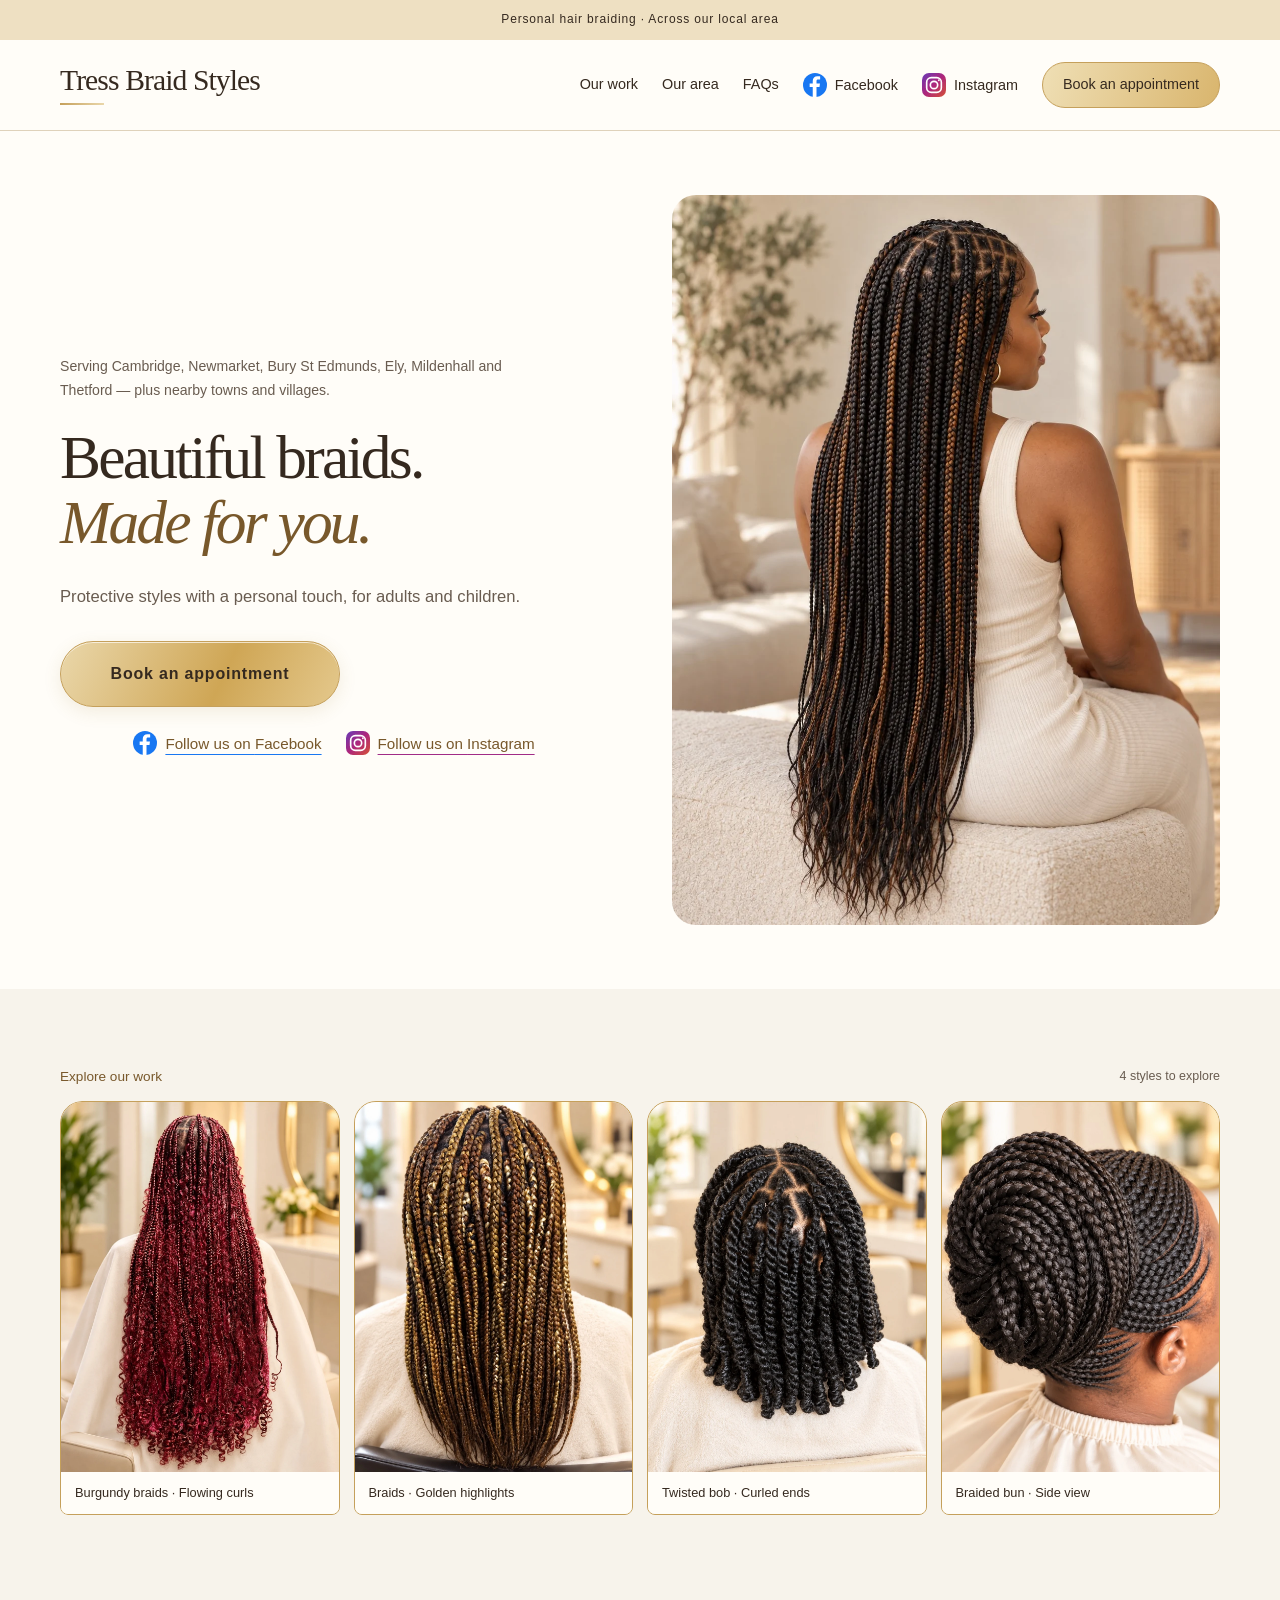
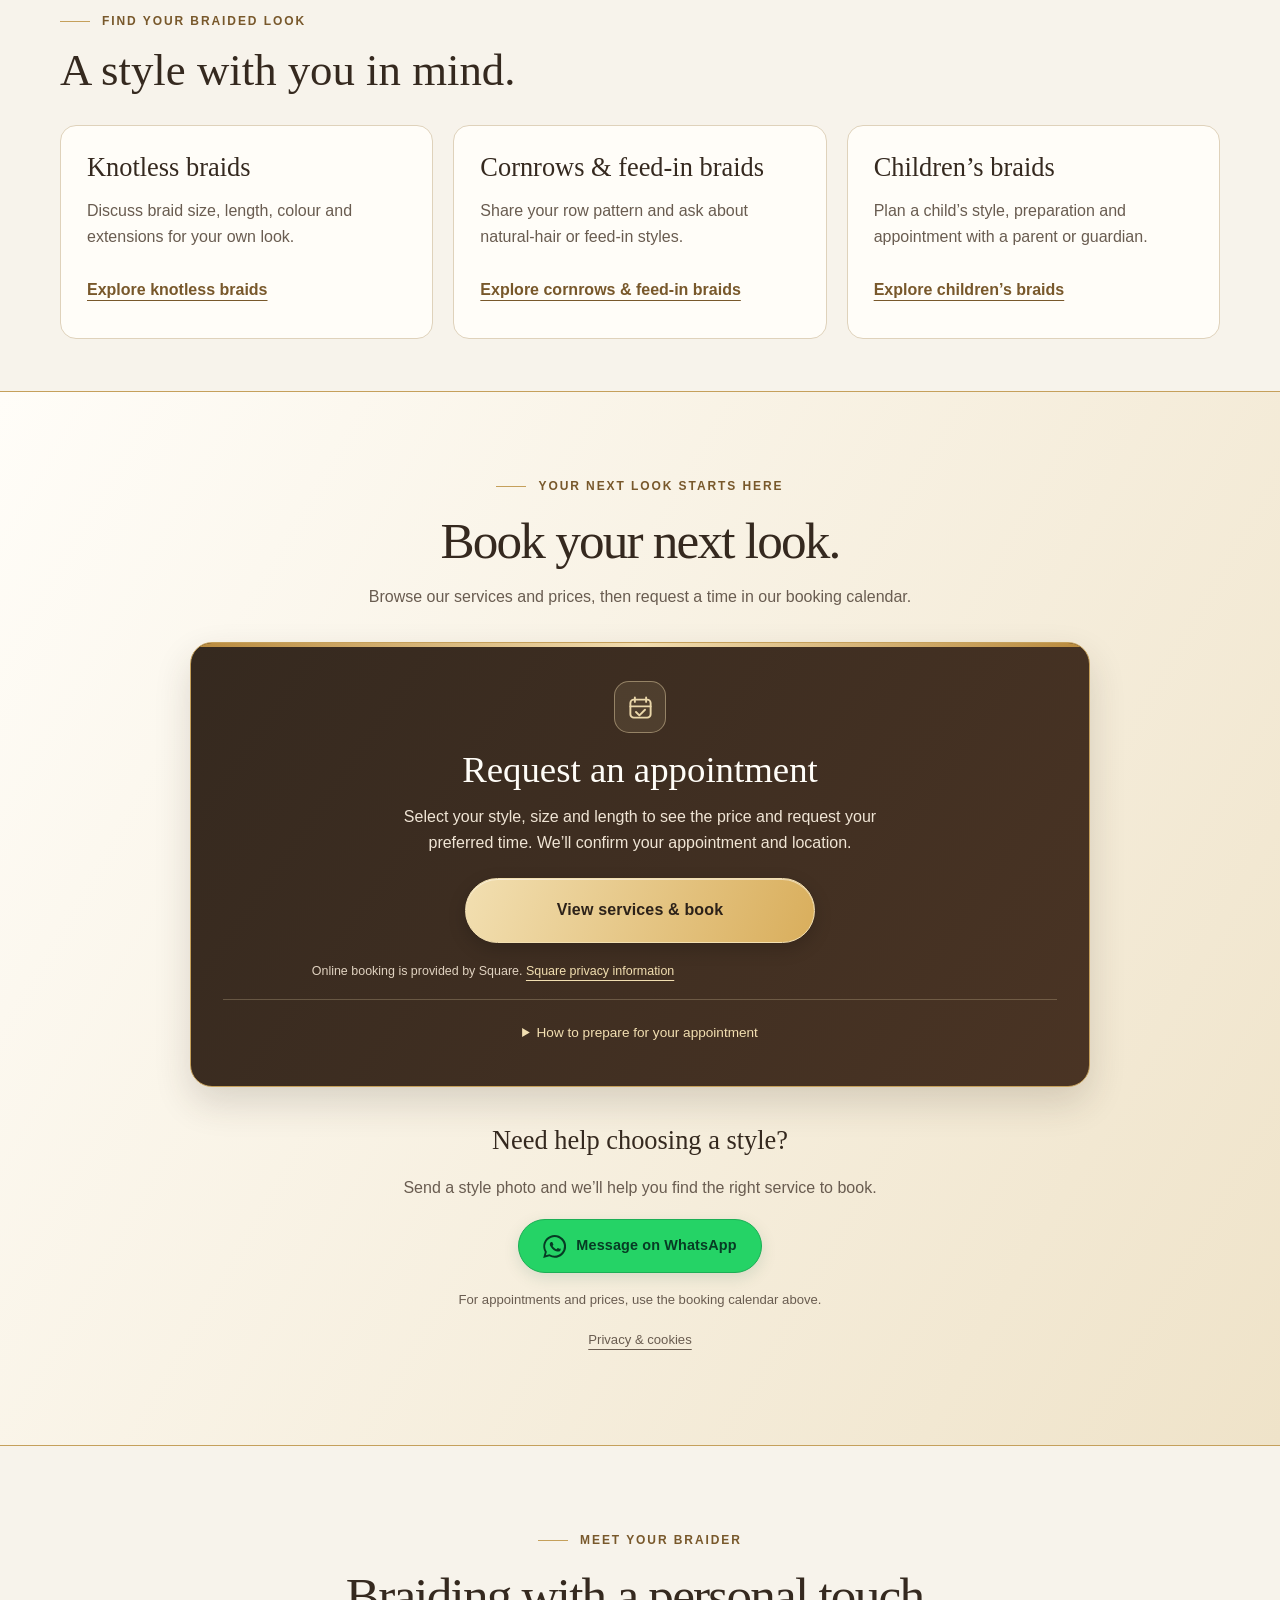
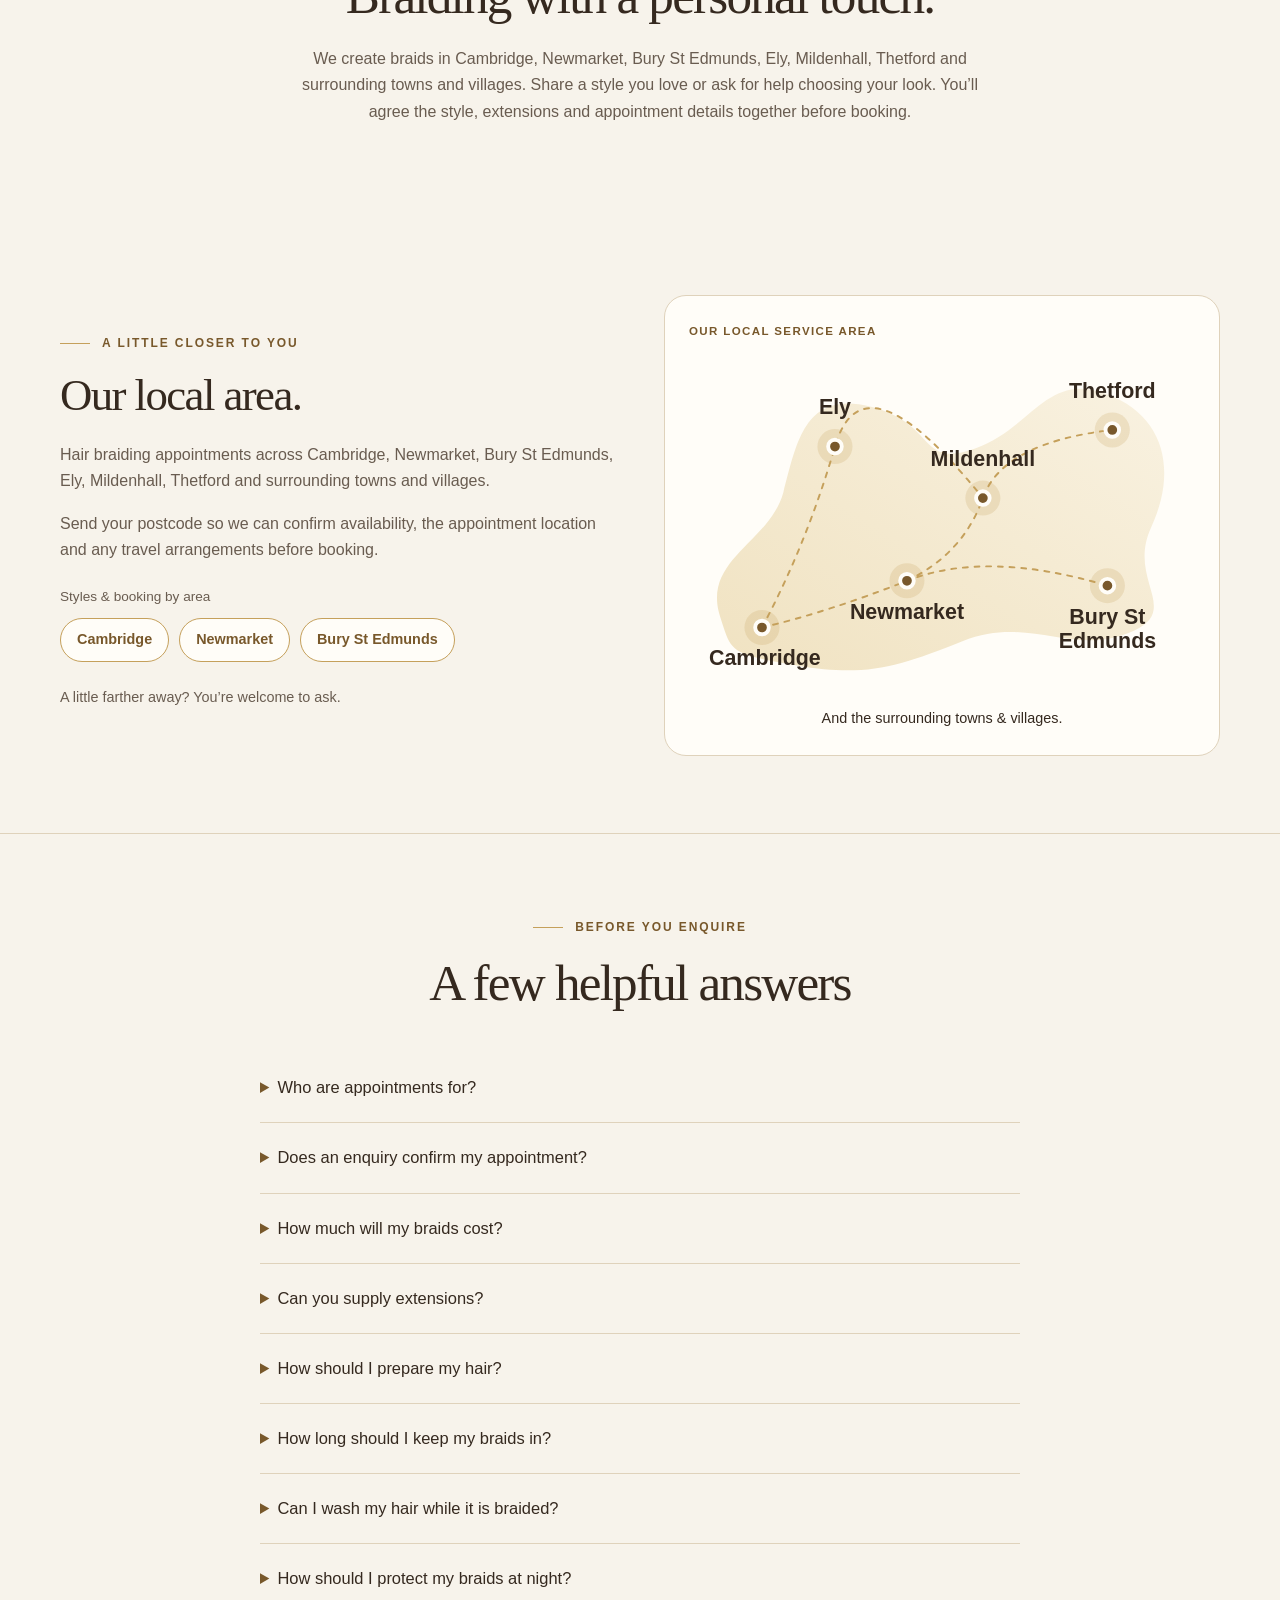
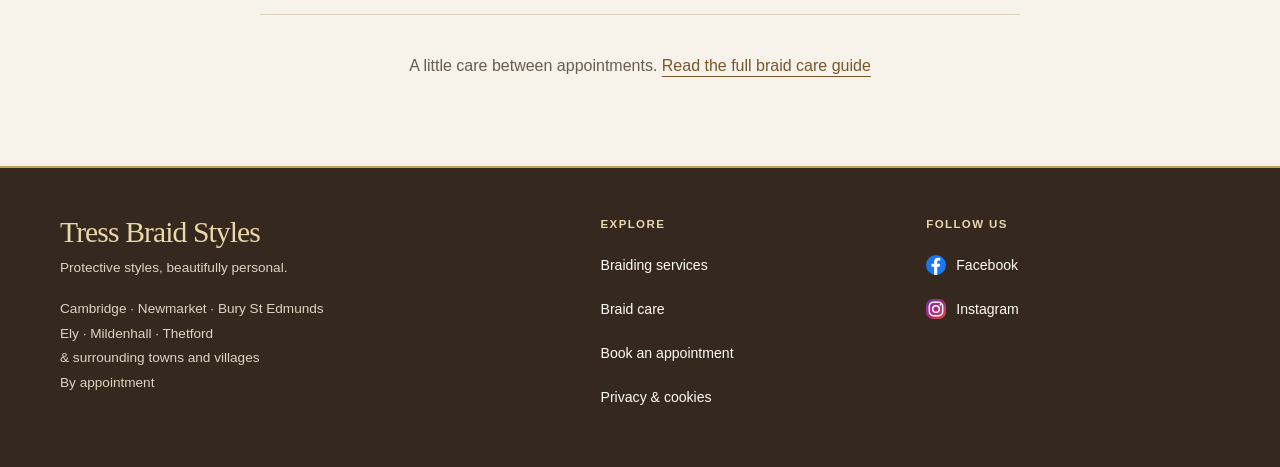
==== index.html @ dd233546 "Temporarily remove wig and product promotions Remove the homepage wig/product sections and their nav" ====
<!doctype html>
<html lang="en-GB">
<head>
  <meta charset="utf-8">
  <meta name="viewport" content="width=device-width,initial-scale=1">
  
  
  
  <meta name="theme-color" content="#35291f">



<style>:root {
  --page-width: 1160px;
  --page-gutter: 24px;
  --section-space: clamp(56px, 6vw, 88px);
  --cream: #f7f3eb;
  --paper: #fffdf8;
  --ink: #35291f;
  --brown: #654632;
  --gold: #c5a05b;
  --gold-light: #ead7aa;
  --gold-button: #cfa655;
  --gold-text: #78582b;
  --muted: #695c50;
  --line: #dfd2bb;
  --beige: #f0e8da;
}
* { box-sizing: border-box; }
[hidden] { display: none !important; }
html { scroll-behavior: smooth; }
body { margin: 0; background: var(--cream); color: var(--ink); font: 1rem/1.65 Arial, Helvetica, sans-serif; }
a { color: inherit; text-underline-offset: 5px; }
:focus-visible { outline: 3px solid var(--gold-text); outline-offset: 5px; }
.footer :focus-visible { outline-color: var(--paper); }
.wrap { width: min(var(--page-width), calc(100% - 2 * var(--page-gutter))); margin-inline: auto; }
.eyebrow { color: var(--gold-text); font-size: .75rem; font-weight: 700; letter-spacing: .16em; text-transform: uppercase; }
.eyebrow { display: inline-flex; align-items: center; gap: 12px; }
.eyebrow::before { content: ''; width: 30px; height: 1px; background: var(--gold); }
.skip { position: absolute; top: -100px; left: 16px; z-index: 5; padding: 12px 20px; background: var(--paper); }
.skip:focus { top: 12px; }
.notice { padding: 10px 18px; background: #eee0c2; color: var(--ink); text-align: center; font-size: .75rem; letter-spacing: .07em; }
header { background: var(--paper); border-bottom: 1px solid var(--line); }
.nav { display: flex; align-items: center; justify-content: space-between; gap: 24px; min-height: 90px; padding-block: 18px; flex-wrap: wrap; }
.brand, .footer-brand { font: 500 1.85rem Georgia, 'Times New Roman', serif; letter-spacing: -.03em; }
.brand { position: relative; text-decoration: none; padding-bottom: 8px; }
.brand::after { content: ''; position: absolute; left: 0; bottom: 0; width: 44px; height: 2px; background: linear-gradient(90deg, var(--gold), var(--gold-light)); }
.nav-links { display: flex; align-items: center; gap: 24px; flex-wrap: wrap; }
.nav-links a { display: inline-flex; align-items: center; min-height: 44px; padding-block: 8px; font-size: .9rem; text-decoration: none; }
.nav-links a:hover { text-decoration: underline; }
.nav-links > a:last-child { padding: 10px 20px; border: 1px solid var(--gold); border-radius: 999px; color: var(--ink); background: linear-gradient(110deg, #efdfb5, #d9b56d); }
.button { display: inline-block; padding: 16px 28px; border: 1px solid var(--gold); border-radius: 999px; background: linear-gradient(115deg, #ead7aa, var(--gold-button) 58%, #e4c88c); color: var(--ink); box-shadow: 0 5px 18px rgba(151,112,42,.12), inset 0 1px rgba(255,253,248,.7); font-size: .8rem; font-weight: 700; text-decoration: none; letter-spacing: .05em; transition: box-shadow .2s; }
.button:hover { box-shadow: 0 7px 22px rgba(151,112,42,.2), inset 0 1px rgba(255,253,248,.7); }
.hero { background: var(--paper); }
.hero-inner { display: grid; grid-template-columns: repeat(2,minmax(0,1fr)); align-items: center; gap: 64px; padding-block: 64px; }
.hero-copy { display: flex; flex-direction: column; justify-content: center; min-width: 0; padding: 0; }
h1, h2, h3 { font-family: Georgia, 'Times New Roman', serif; font-weight: 400; }
.hero h1 { max-width: 100%; margin: 22px 0 28px; font-size: clamp(3rem, 4.8vw, 4.65rem); line-height: 1.06; letter-spacing: -.045em; }
.hero h1 em { display: block; color: var(--gold-text); font-weight: 400; }
.hero-actions { display: flex; flex-wrap: wrap; align-items: center; gap: 14px 24px; }
.secondary-link { display: inline-flex; align-items: center; min-height: 44px; color: var(--gold-text); font-size: .95rem; }
.lead { max-width: 560px; margin: 0 0 30px; color: var(--muted); font-size: 1.04rem; }
.small-note { margin: 24px 0 0; color: var(--muted); font-size: .8rem; }
.hero-carousel { scroll-margin-top: 24px; width: 100%; max-width: 400px; min-width: 0; justify-self: center; align-self: center; padding-block: 28px; }
.carousel-help { display: flex; flex-wrap: wrap; justify-content: space-between; gap: 4px 12px; margin: 0 12px 12px 0; color: var(--gold-text); font-size: .85rem; }
.carousel-help span { font-size: .78rem; color: var(--muted); }
.carousel-track { position: relative; display: grid; grid-auto-flow: column; grid-auto-columns: calc(100% - 38px); gap: 14px; overflow-x: auto; overscroll-behavior-x: contain; scroll-snap-type: x mandatory; scrollbar-width: none; border-radius: 22px 22px 8px 8px; }
.carousel-track::-webkit-scrollbar { display: none; }
.carousel-slide { display: grid; grid-template-rows: minmax(0,1fr) auto; aspect-ratio: 9/16; min-width: 0; margin: 0; overflow: hidden; scroll-snap-align: start; scroll-snap-stop: always; border: 1px solid var(--gold); border-radius: 22px 22px 8px 8px; background: var(--beige); }
.carousel-slide img { display: block; width: 100%; height: 100%; min-height: 0; object-fit: contain; }
.carousel-slide figcaption { padding: 12px 14px; background: var(--paper); color: var(--ink); font-size: .8rem; line-height: 1.45; }
.carousel-navigation { display: flex; align-items: center; justify-content: center; gap: 8px; margin-top: 12px; }
.carousel-arrow { display: inline-flex; align-items: center; justify-content: center; flex-shrink: 0; width: 44px; height: 44px; border: 1px solid var(--gold); border-radius: 50%; background: var(--gold-light); color: var(--ink); font: 1.3rem Arial, sans-serif; cursor: pointer; }
.carousel-arrow:disabled { opacity: .4; cursor: default; }
.carousel-dots { display: flex; flex: 1 1 auto; min-width: 0; max-width: 260px; flex-wrap: wrap; align-items: center; justify-content: center; }
.carousel-dots a { display: grid; place-items: center; width: 26px; height: 44px; text-decoration: none; }
.carousel-dots a::after { content: ''; width: 7px; height: 7px; border: 1px solid var(--gold-text); border-radius: 50%; background: transparent; }
.carousel-dots a[aria-current="true"]::after { background: var(--gold-text); }
.carousel-position { margin: 0; text-align: center; font-size: .8rem; color: var(--muted); }
.section { padding-block: var(--section-space); scroll-margin-top: 24px; }
.section-head { max-width: 680px; margin: 0 auto 42px; text-align: center; }
.section h2 { margin: 16px 0 22px; font-size: clamp(2.4rem, 4vw, 4rem); line-height: 1.12; letter-spacing: -.035em; }
.section-head p, .experience-copy > p { color: var(--muted); }
.services { display: grid; grid-template-columns: repeat(6, 1fr); gap: 20px; }
.card { position: relative; grid-column: span 2; padding: 32px; background: var(--paper); border: 1px solid var(--line); border-radius: 14px; box-shadow: 0 5px 20px rgba(53,41,31,.025); }
.card::before { content: ''; position: absolute; top: -1px; left: 28px; right: 28px; height: 3px; background: linear-gradient(90deg, var(--gold-light), var(--gold), var(--gold-light)); border-radius: 3px; }
.card:nth-child(n+4) { grid-column: span 3; }
.card h3 { margin: 0 0 14px; font-size: 1.85rem; line-height: 1.15; letter-spacing: -.02em; }
.card p { margin: 0 0 16px; color: var(--muted); font-size: .94rem; }
.card a { display: inline-block; min-height: 44px; padding-block: 10px; color: var(--gold-text); text-decoration-color: var(--gold); font-size: .85rem; font-weight: 700; }
.experience { background: var(--paper); border-block: 1px solid var(--line); }
.experience-grid { display: grid; grid-template-columns: repeat(2,minmax(0,1fr)); align-items: start; gap: 64px; }
.steps { border-top: 1px solid var(--line); }
.step { padding-block: 24px; border-bottom: 1px solid var(--line); }
.step strong { font: 400 1.35rem Georgia, serif; }
.step p { margin: 7px 0 0; color: var(--muted); font-size: 1rem; }
.area { background: var(--cream); border-bottom: 1px solid var(--line); }
.area-grid { display: grid; grid-template-columns: repeat(2,minmax(0,1fr)); gap: 64px; }
.area p { color: var(--muted); }
.area-details { align-self: center; border-left: 2px solid var(--gold); padding-left: 28px; }
.area-details strong { color: var(--ink); font-weight: 500; }
.area-note { font-size: .9rem; }
.faq { max-width: 760px; margin-inline: auto; }
.faq details, .area details { border-bottom: 1px solid var(--line); padding-block: 12px; }
.faq summary, .area summary { min-height: 44px; padding-block: 9px; font-size: 1.03rem; cursor: pointer; }
.faq p { color: var(--muted); }
.faq summary::marker, .area summary::marker { color: var(--gold-text); }
.cta { position: relative; background: linear-gradient(120deg, var(--paper), #efe3c9); color: var(--ink); border-block: 1px solid var(--gold); }
.cta-inner { padding-block: var(--section-space); }
.enquiry-layout { display: grid; grid-template-columns: minmax(0,.8fr) minmax(0,1.2fr); align-items: start; gap: 48px; }
.enquiry-layout > * { min-width: 0; }
.cta .eyebrow { color: var(--gold-text); }
.cta h2 { margin: 18px 0 24px; font-size: clamp(2.6rem, 4.5vw, 4.3rem); line-height: 1.08; letter-spacing: -.035em; }
.cta p { color: var(--muted); }
.enquiry-card { padding: 32px; border: 1px solid var(--gold); border-radius: 18px; background: var(--paper); color: var(--ink); box-shadow: 0 14px 40px rgba(95,70,29,.06); }
.enquiry-card label { display: block; margin-bottom: 8px; font-weight: 700; }
.enquiry-card h3 { margin: 0; font: 400 1.8rem Georgia, serif; }
.form-fields { display: grid; grid-template-columns: minmax(0,1fr); gap: 22px; margin-top: 28px; }
.field { min-width: 0; }
.field p { margin: 6px 0 0; }
.enquiry-card input:not([type="file"]), .enquiry-card select { width: 100%; min-width: 0; min-height: 48px; padding: 12px; border: 1px solid #96836c; border-radius: 8px; background: var(--cream); color: var(--ink); font: inherit; }
.enquiry-card input[type="date"] { display: block; max-width: 100%; appearance: none; -webkit-appearance: none; text-align: left; }
.enquiry-card input[type="date"]::-webkit-date-and-time-value { min-height: 1.5em; text-align: left; }
.enquiry-card input[type="date"]::-webkit-datetime-edit { padding: 0; min-width: 0; }
.extra-details { margin-top: 24px; }
.extra-details textarea { margin-top: 10px; }
.cta .enquiry-card p { color: var(--muted); font-size: .9rem; }
.enquiry-card textarea { width: 100%; padding: 16px; border: 1px solid #96836c; border-radius: 10px; background: var(--cream); color: var(--ink); font: inherit; resize: vertical; }
.enquiry-card .button { width: 100%; margin-top: 16px; font: inherit; font-weight: 700; letter-spacing: 0; text-align: center; cursor: pointer; }
.enquiry-card .status { min-height: 1.6em; margin-block: 14px 0; }
.enquiry-card .status:empty { min-height: 0; margin: 0; }
.enquiry-card .contact-link { background: transparent; box-shadow: none; border-color: transparent; color: var(--gold-text); text-decoration: underline; text-underline-offset: 4px; }
.enquiry-card :focus-visible { outline-color: var(--gold-text); }
.photo-attachment { margin-top: 24px; padding-top: 24px; border-top: 1px solid var(--line); }
.photo-attachment label span { font-weight: 400; }
.photo-attachment input[type="file"] { display: block; max-width: 100%; width: 100%; min-height: 44px; color: var(--muted); font: inherit; font-size: .9rem; }
.photo-attachment input::file-selector-button { margin-right: 12px; padding: 12px 18px; border: 1px solid var(--gold); border-radius: 8px; background: var(--cream); color: var(--ink); font: inherit; cursor: pointer; }
.photo-selection { display: flex; gap: 16px; align-items: center; margin-top: 16px; min-width: 0; }
.photo-selection > div { min-width: 0; }
.photo-selection p { overflow-wrap: anywhere; }
#inspiration-preview { width: 88px; height: 110px; object-fit: contain; border: 1px solid var(--line); border-radius: 8px; background: var(--cream); }
.text-button { padding: 10px 0; min-height: 44px; border: 0; background: transparent; color: var(--gold-text); font: inherit; text-decoration: underline; text-underline-offset: 4px; cursor: pointer; }
.photo-send-note { margin-bottom: 0; }
.footer { padding-block: 48px; background: var(--ink); color: var(--paper); border-top: 2px solid var(--gold); }
.footer-brand { color: var(--gold-light); }
.footer-grid { display: flex; align-items: end; justify-content: space-between; gap: 32px; }
.footer p { margin: 8px 0 0; color: #e0d2c0; font-size: .85rem; }
.footer a { display: inline-block; min-height: 44px; padding-block: 10px; font-size: .9rem; }
.social-link { margin-left: 20px; }
@media (max-width: 800px) {
  :root { --page-gutter: 18px; }
  .nav { gap: 8px; min-height: 72px; }
  .brand { font-size: 1.65rem; }
  .nav-links { width: 100%; column-gap: 22px; row-gap: 0; }
  .nav-links a { font-size: .85rem; }
  .hero-carousel { width: calc(100% - 36px); max-width: 400px; padding: 0 0 28px; }
  .section { padding-block: var(--section-space); }
  .section-head { margin-bottom: 30px; }
  .services { grid-template-columns: 1fr; gap: 16px; }
  .card, .card:nth-child(n+4) { grid-column: auto; padding: 26px; }
  .experience-grid, .area-grid, .enquiry-layout { grid-template-columns: 1fr; gap: 32px; }
  .cta-inner { padding-block: var(--section-space); }
  .enquiry-card { padding: 22px; }
  .form-fields { grid-template-columns: minmax(0,1fr); }
  .footer-grid { display: block; }
  .footer-grid > div + div { margin-top: 24px; }
  .social-link { margin-left: 16px; }
}
@media (max-width: 360px) {
  .nav-links { column-gap: 16px; }
  .social-link { display: block !important; margin-left: 0; }
}
@media (prefers-reduced-motion: reduce) {
  html { scroll-behavior: auto; }
  *, *::before, *::after { transition: none !important; animation: none !important; }
}

/* A calm hero, with the full portfolio below. */
.hero-feature { padding: 0; align-self: center; max-width: none; width: 100%; justify-self: stretch; }
.hero-feature img {display:block;width:100%;height:auto;border-radius:24px;}
.work-gallery { padding-block: var(--section-space); }
.work-gallery .hero-carousel { width: 100%; max-width: none; padding: 0; margin: 0; }
.work-gallery .carousel-track {grid-auto-columns:min(78vw,340px);align-items:start;}
.work-gallery .carousel-slide {aspect-ratio:auto;grid-template-rows:auto auto;}
.work-gallery .carousel-slide img {height:auto;object-fit:contain;}

.form-trap { position: absolute; left: -10000px; width: 1px; height: 1px; overflow: hidden; }
.enquiry-card .button:disabled { opacity: .65; cursor: wait; }

.facebook-mark { display: inline-flex; flex: 0 0 auto; align-items: center; justify-content: center; width: 24px; height: 24px; color: #fff; line-height: 0; }
.facebook-mark svg { display: block; width: 24px; height: 24px; }
.nav-links .facebook-nav, .facebook-inline { gap: 8px; }
.facebook-inline { text-decoration-color: #1877f2; }
.facebook-section { padding-block: 0; scroll-margin-top: 24px; }
.facebook-card { display: grid; grid-template-columns: minmax(0,1.25fr) minmax(0,1fr); align-items: center; gap: 48px; padding: 48px; border: 1px solid var(--gold); border-radius: 24px; background: linear-gradient(115deg, var(--paper), #ede3cf); }
.facebook-kicker { display: flex; align-items: center; gap: 10px; color: var(--gold-text); font-size: .75rem; font-weight: 700; letter-spacing: .13em; }
.facebook-card h2 { margin: 20px 0; font-size: clamp(2.2rem, 3.8vw, 3.5rem); line-height: 1.12; letter-spacing: -.035em; }
.facebook-copy > p { max-width: 520px; margin-bottom: 0; color: var(--muted); }
.facebook-action { min-width: 0; text-align: center; padding: 28px; border-radius: 18px; background: rgba(255,253,248,.85); border: 1px solid var(--line); }
.facebook-page-name { margin: 0; font: 400 1.7rem/1.3 Georgia, serif; }
.facebook-handle { margin: 8px 0 24px; color: var(--muted); font-size: .95rem; overflow-wrap: anywhere; }
.facebook-button { background: #1769d2; color: #fff; border-color: #1769d2; box-shadow: none; letter-spacing: 0; }
.facebook-button:hover { background: #1256af; box-shadow: 0 6px 16px rgba(23,105,210,.18); }
.facebook-note { margin: 18px 0 0; color: var(--muted); font-size: .78rem; }
@media(max-width:800px) { .facebook-card { grid-template-columns: minmax(0,1fr); padding: 28px 22px; gap: 28px; } .facebook-section { padding-block: 0; } .facebook-action { padding: 24px 16px; } }

.instagram-mark { display: inline-flex; align-items: center; justify-content: center; width: 24px; height: 24px; flex: 0 0 auto; border-radius: 7px; background: linear-gradient(135deg,#673ab7,#ad267c,#d55235); color: #fff; }
.instagram-mark svg { display: block; width: 22px; height: 22px; stroke: currentColor; stroke-width: 1.8; }
.nav-links .instagram-nav, .instagram-inline { gap: 8px; }
.instagram-inline { text-decoration-color: #a12b87; }
.hero-socials { display: flex; flex-wrap: wrap; justify-content: center; gap: 8px 24px; width: 100%; }
.facebook-card { grid-template-columns: minmax(0,.9fr) minmax(0,1.4fr); gap: 32px; padding: 40px; }
.social-platforms { display: grid; grid-template-columns: repeat(2,minmax(0,1fr)); gap: 16px; min-width: 0; }
.social-platforms .facebook-action { padding: 24px 16px; }
.platform-label { display: flex; align-items: center; justify-content: center; gap: 8px; margin-bottom: 20px; font-weight: 700; }
.social-platforms .facebook-page-name { font-size: 1.45rem; }
.social-platforms .button { padding: 14px 18px; }
.instagram-button { background: linear-gradient(115deg,#7536a8,#ad267c); border-color: #873096; color: #fff; box-shadow: none; letter-spacing: 0; }
.instagram-button:hover { box-shadow: 0 6px 16px rgba(117,54,168,.2); }
.footer-grid > div:last-child { max-width: 650px; }
@media(max-width:1000px) { .facebook-card { grid-template-columns: minmax(0,1fr); } }
@media(max-width:600px) { .social-platforms { grid-template-columns: minmax(0,1fr); } .facebook-card { padding: 28px 22px; gap: 28px; } .social-platforms .facebook-action { padding: 24px 16px; } }
.social-label-text { display: block; line-height: 24px; }
.facebook-nav, .instagram-nav, .platform-label { white-space: nowrap; }
.nav-socials { display: flex; align-items: center; gap: 24px; }
@media(max-width:800px) { .nav-socials { order: 2; width: 100%; gap: 22px; } .nav-links > a[href="#booking"] { order: 1; } }

.enquiry-layout { width: min(900px,calc(100% - 2 * var(--page-gutter))); grid-template-columns: minmax(0,1fr); gap: 32px; }
.enquiry-intro { width: min(100%,760px); margin-inline: auto; text-align: center; }
.enquiry-intro .eyebrow { justify-content: center; }
.cta .enquiry-intro h2 { margin: 16px 0; font-size: clamp(2.4rem,4vw,3.5rem); }
.enquiry-intro p { max-width: 570px; margin: 0 auto; }
.form-fields { grid-template-columns: repeat(2,minmax(0,1fr)); gap: 20px 24px; margin-top: 24px; }
.enquiry-card { padding: 32px 36px; }
.enquiry-fields { min-width:0; margin:0; padding:0; border:0; }
.cta .enquiry-card .whatsapp-help { margin:12px 0 0; text-align:center; font-size:.82rem; }
.enquiry-card h3 { font-size: 1.6rem; }
.enquiry-card h3 + p { margin: 6px 0 0; }
.enquiry-card label { margin-bottom: 6px; font-size: .92rem; }
.enquiry-card .field p { font-size: .8rem; }
.enquiry-options { margin-top: 24px; border-block: 1px solid var(--line); }
.enquiry-options summary { min-height: 48px; padding-block: 14px; cursor: pointer; font-weight: 700; font-size: .95rem; }
.enquiry-options summary::marker { color: var(--gold-text); }
.enquiry-options summary span { color: var(--muted); font-weight: 400; }
.enquiry-options .photo-attachment { margin-top: 0; padding-top: 12px; border-top: 0; }
.enquiry-options .extra-details { margin: 20px 0 24px; }
.enquiry-card #request-enquiry { display: block; max-width: 340px; margin: 24px auto 0; }
.enquiry-card .contact-link { display: block; width: fit-content; max-width: 100%; margin: 8px auto 0; padding: 10px 12px; font-size: .9rem; }
.cta .enquiry-card .enquiry-footnote { margin: 12px 0 0; text-align: center; font-size: .78rem; }
@media(max-width:600px) { .enquiry-layout { gap: 24px; } .enquiry-card { padding: 24px 20px; } .form-fields { grid-template-columns: minmax(0,1fr); gap: 18px; } .enquiry-card #request-enquiry { max-width: none; } }

.enquiry-socials { margin-top: 24px; padding-top:20px; border-top:1px solid var(--line); text-align: center; }
.enquiry-socials .copy-enquiry { margin:12px auto 6px; min-height:44px; padding:10px 20px; border:1px solid var(--gold); border-radius:999px; background:var(--paper); color:var(--ink); font:inherit; font-size:.85rem; cursor:pointer; }
.enquiry-copy-fallback { margin-top:16px; text-align:left; }
.enquiry-copy-fallback textarea { display:block; width:100%; min-height:180px; padding:12px; border:1px solid var(--line); border-radius:10px; background:var(--paper); color:var(--ink); font:inherit; font-size:.85rem; }
.cta .enquiry-card .enquiry-socials p { margin: 0; font-size: .85rem; }
.enquiry-social-links { display: flex; flex-wrap: wrap; justify-content: center; gap: 8px 24px; }
.enquiry-card .enquiry-social-links .contact-link { display: inline-flex; align-items: center; gap: 5px; min-height: 44px; margin: 0; padding: 8px 0; font-weight: 700; }
.enquiry-privacy { margin-top: 20px; border-top: 1px solid var(--line); scroll-margin-top: 24px; }
.enquiry-privacy summary { min-height: 44px; padding: 12px 0 0; color: var(--muted); font-size: .82rem; cursor: pointer; }
.enquiry-privacy summary::marker { color: var(--gold-text); }
.cta .enquiry-card .enquiry-privacy p { margin: 12px 0 0; font-size: .82rem; line-height: 1.65; }
@media(max-width:800px) { .hero-feature { display:none; } }
@media(min-width:1000px) { .work-gallery .carousel-track { grid-auto-columns: calc((100% - 42px)/4); } }

.carousel-help { margin-right: 0; }
#about .section-head { margin-bottom: 0; }
.footer-grid > div:last-child { display: flex; flex-wrap: wrap; align-items: center; gap: 0 20px; }
.footer-grid > div:last-child > p { flex-basis: 100%; }
.footer .social-link { margin-left: 0; }
@media(min-width:801px) and (max-width:1100px) { .hero-inner { gap: 36px; } .experience-grid, .area-grid { gap: 40px; } .nav-links, .nav-socials { gap: 18px; } }
@media(max-width:900px) { .hero-inner { grid-template-columns: minmax(0,1fr); gap: 36px; padding-block: 48px; } .hero-feature { justify-self: center; max-width: 440px; } .hero h1 { font-size: clamp(2.75rem,7.5vw,4.5rem); } }
@media(max-width:600px) { .hero-inner { padding-block: 36px; gap: 28px; } .hero-feature { max-width: 400px; } .hero h1 { margin-block: 18px 22px; } .hero .lead { margin-bottom: 24px; } }

.nav-links > a[aria-current="page"] { color:var(--gold-text); text-decoration:underline; }
.wig-intro {background:var(--beige);border-block:1px solid var(--line);}
.wig-intro-inner {display:grid;grid-template-columns:minmax(0,1.3fr) minmax(0,.7fr);gap:56px;align-items:center;padding-block:48px;}
.wig-intro h2 {font-size:clamp(2rem,3.5vw,3.2rem);line-height:1.12;margin:14px 0 18px;letter-spacing:-.03em;}
.wig-intro p {max-width:600px;color:var(--muted);margin:0 0 24px;}
.wig-intro-photos {display:grid;grid-template-columns:1fr 1fr;gap:12px;}
.wig-intro-photos img {width:100%;height:auto;aspect-ratio:4/5;object-fit:cover;border-radius:70px 70px 14px 14px;display:block;}
.wig-intro-photos img:last-child {margin-top:28px;}
@media(min-width:801px) and (max-width:1200px){.nav {gap:14px}.nav-links,.nav-socials {gap:14px}.nav-links a {font-size:.83rem}.brand{font-size:1.7rem}}
@media(max-width:600px){.wig-intro-inner{grid-template-columns:1fr;gap:28px;padding-block:36px}.wig-intro-photos{max-width:360px;margin-inline:auto;width:100%}.wig-intro-photos img{aspect-ratio:1/1}.nav-links{column-gap:18px}}

.wig-choice{padding:14px 18px;border:1px solid var(--gold);border-radius:12px;background:var(--beige);font-weight:700;}

/* Shared navigation and footer layout. */
.footer-grid { display:grid; grid-template-columns:minmax(0,1fr) minmax(0,1.3fr); align-items:start; gap:64px; }
.footer .footer-grid > .footer-sections { display:grid; grid-template-columns:repeat(2,minmax(0,1fr)); align-items:start; gap:32px; max-width:none; }
.footer-group { min-width:0; }
.footer-group h2 { margin:0 0 10px; color:var(--gold-light); font:700 .72rem/1.5 Arial,sans-serif; letter-spacing:.12em; text-transform:uppercase; }
.footer-group-links { display:flex; flex-direction:column; align-items:flex-start; }
.footer-group-links a { display:inline-flex; align-items:center; gap:10px; min-height:44px; margin:0; padding:8px 0; font-size:.88rem; text-decoration:none; }
.footer-group-links a:hover { text-decoration:underline; }
.footer-group-links .facebook-mark,.footer-group-links .instagram-mark { width:20px; height:20px; flex-shrink:0; }
.footer .footer-location { margin-top:18px; line-height:1.8; }
@media(max-width:1000px) {
 .nav { display:grid; grid-template-columns:minmax(0,1fr) auto; gap:14px; min-height:78px; padding-block:16px; align-items:center; }
 .nav .brand { font-size:clamp(1.18rem,5.3vw,1.65rem); width:fit-content; min-width:0; white-space:nowrap; }
 .nav .nav-links { grid-column:1/-1; display:grid; grid-template-columns:repeat(2,minmax(0,1fr)); gap:4px 16px; width:100%; padding-top:12px; border-top:1px solid var(--line); }
 .nav .nav-links > a { justify-content:flex-start; min-height:46px; padding:10px 0; font-size:.92rem; }
 .nav .nav-links > a:last-child { grid-column:1/-1; order:1; justify-content:center; margin-block:8px; padding:12px 20px; }
 .nav .nav-socials { grid-column:1/-1; order:2; display:grid; grid-template-columns:repeat(2,minmax(0,1fr)); gap:16px; width:100%; border-top:1px solid var(--line); padding-top:8px; }
 .nav .nav-socials a { min-height:44px; padding-block:8px; font-size:.85rem; }
 .footer { padding-block:36px; }
 .footer-grid { grid-template-columns:minmax(0,1fr); gap:28px; }
 .footer-grid > div + div { margin-top:0; }
 .footer .footer-grid > .footer-sections { grid-template-columns:repeat(2,minmax(0,1fr)); gap:24px; padding-top:24px; border-top:1px solid rgba(234,215,170,.25); }
 .footer-brand { font-size:1.7rem; }
 .footer p { font-size:.82rem; }
 .footer .footer-location { margin-top:12px; }
 .footer-group-links a { font-size:.84rem; }
}


@media(max-width:1000px) {
 .nav { grid-template-columns:minmax(0,1fr); gap:12px; padding-block:18px; }
 .nav .brand { justify-self:center; font-size:1.65rem; }
 .nav .brand::after { left:50%; transform:translateX(-50%); }
 .nav .nav-links { display:grid; grid-template-columns:repeat(3,minmax(0,1fr)); gap:4px 10px; padding-top:10px; }
 .nav .nav-links > a { justify-content:center; text-align:center; min-height:44px; padding:10px 4px; font-size:.83rem; }
 .nav .nav-links > a:last-child { grid-column:auto; order:0; margin:0; padding:10px 8px; }
 .nav .nav-socials { grid-column:1/-1; grid-template-columns:repeat(2,minmax(0,1fr)); justify-items:center; gap:10px; padding-top:8px; margin-top:8px; }
 .nav .nav-socials a { font-size:.82rem; }
}


.products-intro { background:var(--paper); border-bottom:1px solid var(--line); }
.products-intro-inner { display:grid; grid-template-columns:minmax(0,.85fr) minmax(0,1.4fr); gap:48px; align-items:center; padding-block:48px; }
.products-intro-copy h2 { margin:14px 0 18px; font-size:clamp(2rem,3.3vw,3rem); line-height:1.12; letter-spacing:-.03em; }
.products-intro-copy > p { max-width:400px; margin:0 0 24px; color:var(--muted); }
.products-intro-copy .products-intro-note { margin:14px 0 0; font-size:.75rem; }
.mini-products { display:grid; grid-template-columns:repeat(3,minmax(0,1fr)); gap:16px; min-width:0; }
.mini-product { display:flex; flex-direction:column; min-width:0; overflow:hidden; border:1px solid var(--line); border-radius:14px; background:var(--paper); text-decoration:none; }
.mini-product:hover { border-color:var(--gold); }
.mini-product-image { aspect-ratio:1; padding:16px; background:#fff; border-bottom:1px solid var(--line); }
.mini-product-image img { display:block; width:100%; height:100%; object-fit:contain; }
.mini-product-copy { display:flex; flex-direction:column; flex:1; padding:16px; }
.mini-product-brand { font-size:.62rem; font-weight:700; letter-spacing:.08em; text-transform:uppercase; color:var(--gold-text); }
.mini-product h3 { flex:1; margin:7px 0 12px; font-size:1.22rem; line-height:1.2; }
.mini-product-price { font:1.35rem Georgia,serif; }
@media(max-width:900px) { .products-intro-inner { grid-template-columns:minmax(0,1fr); gap:28px; } .products-intro-copy > p{max-width:560px}.mini-products{width:100%;max-width:650px} }
@media(max-width:600px) { .products-intro-inner { padding-block:36px; gap:24px; }.mini-products{gap:10px}.mini-product-image{padding:10px}.mini-product-copy{padding:12px 9px}.mini-product h3{font-size:.94rem;margin:7px 0 10px}.mini-product-price{font-size:1.18rem}.mini-product-brand{font-size:.57rem;letter-spacing:.04em} }

.square-booking { padding:28px 32px; border:1px solid var(--gold); border-radius:18px; background:var(--paper); text-align:center; }
.square-booking h3 { margin:0 0 10px; font:400 1.8rem Georgia,serif; }
.cta .square-booking p { max-width:540px; margin:0 auto 18px; color:var(--muted); }
.square-booking .button { display:inline-flex; justify-content:center; margin-bottom:12px; }
.cta .square-booking .booking-provider { margin:0; font-size:.78rem; }
@media(max-width:600px) { .square-booking { padding:24px 20px; } .square-booking .button { width:100%; } }
.faq-care-link { max-width:760px; margin:28px auto 0; text-align:center; color:var(--muted); }
.faq-care-link a { display:inline-block; min-height:44px; padding-block:10px; color:var(--gold-text); }


.service-breadcrumb { padding-top:24px; color:var(--muted); font-size:.85rem; }
.service-breadcrumb a { color:var(--gold-text); }
.service-hero { background:var(--paper); border-bottom:1px solid var(--line); }
.service-hero-grid { display:grid; grid-template-columns:minmax(0,1.25fr) minmax(280px,.75fr); gap:56px; align-items:center; padding-block:40px 56px; }
.service-hero h1 { margin:18px 0 22px; font-size:clamp(2.6rem,5vw,4.3rem); line-height:1.08; letter-spacing:-.035em; }
.service-hero h1 em { color:var(--gold-text); font-weight:400; }
.service-hero .lead { margin:0; max-width:650px; }
.service-quote { border:1px solid var(--gold); border-radius:18px; padding:28px; background:var(--cream); }
.service-quote h2 { margin:0 0 14px; font:400 1.7rem Georgia,serif; line-height:1.2; }
.service-quote p { color:var(--muted); margin:0 0 20px; }
.service-quote .button { width:100%; text-align:center; }
.service-quote .service-note { font-size:.8rem; margin:14px 0 0; }
.service-content { max-width:800px; padding-block:48px 20px; }
.service-content section { padding-bottom:28px; margin-bottom:28px; border-bottom:1px solid var(--line); }
.service-content h2 { font:400 clamp(1.7rem,3vw,2.2rem)/1.2 Georgia,serif; margin:0 0 18px; letter-spacing:-.025em; }
.service-content p { color:var(--muted); margin:0 0 16px; }
.service-content a { color:var(--gold-text); }
.service-faq details { padding-block:16px; border-bottom:1px solid var(--line); }
.service-faq summary { cursor:pointer; font-weight:700; min-height:30px; }
.service-faq details p { margin:14px 0 0; }
.service-related { padding-block:20px 56px; }
.service-related h2 { font:400 2rem Georgia,serif; }
.braid-service-grid { display:grid; grid-template-columns:repeat(3,minmax(0,1fr)); gap:20px; }
.braid-service-card { display:flex; flex-direction:column; padding:26px; border:1px solid var(--line); border-radius:16px; background:var(--paper); }
.braid-service-card h3 { font:400 1.65rem/1.2 Georgia,serif; margin:0 0 14px; }
.braid-service-card p { flex:1; color:var(--muted); margin:0 0 18px; }
.braid-service-card a { color:var(--gold-text); font-weight:700; min-height:44px; display:inline-flex; align-items:center; }
.braid-services { padding-block:12px 52px; }
.braid-services h2 { margin:14px 0 28px; font:400 clamp(2rem,4vw,2.8rem)/1.15 Georgia,serif; }
@media(max-width:800px) { .service-hero-grid { grid-template-columns:1fr; gap:28px; padding-block:32px 40px; } .service-quote { max-width:600px; } .braid-service-grid { grid-template-columns:1fr; gap:14px; } .braid-service-card { padding:22px; } .service-content { padding-top:36px; } }

.booking-enquiry { max-width:640px; margin-inline:auto; text-align:center; }
.booking-enquiry h3 { margin:0 0 12px; font-size:1.65rem; }
.booking-enquiry p { margin:0 0 18px; }
.booking-enquiry #booking-enquiry-note, .booking-enquiry .booking-privacy { margin-top:16px; font-size:.82rem; }
.booking-enquiry .button { max-width:100%; text-align:center; }

/* Give online booking a clear primary action, with WhatsApp in its own brand colour. */
#square-booking { position:relative; overflow:hidden; padding:38px 32px 30px; border:1px solid #c5a05b; border-radius:22px; background:linear-gradient(125deg,#35291f,#4a3424); box-shadow:0 16px 36px rgba(53,41,31,.16); color:#fffdf8; }
#square-booking::before { content:''; position:absolute; inset:0 0 auto; height:4px; background:linear-gradient(90deg,#b8893c,#f2ddb0,#b8893c); }
.booking-calendar-icon { display:inline-flex; align-items:center; justify-content:center; width:52px; height:52px; margin-bottom:16px; border:1px solid rgba(234,215,170,.45); border-radius:15px; background:rgba(234,215,170,.1); color:#ead7aa; }
.booking-calendar-icon svg { width:27px; height:27px; }
#square-booking h3 { margin-bottom:12px; color:#fffdf8; font-size:clamp(1.9rem,4vw,2.3rem); line-height:1.15; }
.cta #square-booking > p { color:#f0e5d5; }
#square-booking .button { display:inline-flex; align-items:center; justify-content:center; width:min(100%,350px); min-height:62px; margin:4px 0 18px; padding:18px 24px; background:linear-gradient(110deg,#f2dfb1,#d9ae5c); border-color:#f2dfb1; color:#2d2219; box-shadow:0 6px 18px rgba(0,0,0,.18),inset 0 1px rgba(255,255,255,.5); font-size:1rem; font-weight:700; letter-spacing:.01em; }
#square-booking .button:hover { background:#f2dfb1; box-shadow:0 8px 24px rgba(0,0,0,.25); }
#square-booking :focus-visible { outline-color:#f2dfb1; }
.cta #square-booking .booking-provider { color:#e0d2c0; }
#square-booking .booking-provider a { color:#f2dfb1; }
#whatsapp-enquiry-link { display:inline-flex; align-items:center; justify-content:center; gap:10px; min-height:54px; padding:14px 24px; border-color:#1baf55; background:#25d366; color:#073b24; box-shadow:0 5px 16px rgba(7,94,55,.13); font-size:.9rem; letter-spacing:.01em; }
#whatsapp-enquiry-link:hover { background:#20c65e; box-shadow:0 7px 20px rgba(7,94,55,.2); }
#whatsapp-enquiry-link svg { width:23px; height:23px; flex:0 0 auto; }
@media(max-width:600px) { #square-booking { padding:30px 22px 24px; } #square-booking .button { width:100%; } }

/* Keep the main booking action prominent and social links together. */
.hero-copy .hero-actions > .button { min-width:280px; min-height:64px; padding:19px 36px; font-size:1rem; text-align:center; }
@media(max-width:600px) {
  .hero-copy .hero-actions > .button { width:100%; min-width:0; }
  .hero-socials { flex-wrap:nowrap; gap:20px; }
  .hero-socials .secondary-link { white-space:nowrap; font-size:.95rem; }
  .hero-social-prefix { display:none; }
}

/* Static service-area guide. */
.area-grid { align-items:center; gap:48px; }
.area-copy { min-width:0; }
.area-copy h2 { font-size:clamp(2.3rem,3.5vw,3.4rem); }
.area-copy .area-note { margin-top:24px; font-size:.9rem; }
.service-area-map { min-width:0; margin:0; padding:26px 24px 24px; border:1px solid var(--line); border-radius:22px; background:var(--paper); }
.area-map-label { color:var(--gold-text); font-size:.72rem; font-weight:700; letter-spacing:.12em; text-transform:uppercase; }
.service-area-map svg { display:block; width:100%; height:auto; margin:16px 0 0; }
.service-area-map figcaption { text-align:center; color:var(--ink); font-size:.9rem; }
.service-area-map figcaption span { display:block; margin-top:7px; color:var(--muted); font-size:.75rem; }
@media(max-width:800px) { .area-grid { gap:28px; } .service-area-map { padding:22px 16px; } }

/* A quiet location sentence above the main heading. */
.hero-location-line { max-width:470px; margin:0; color:var(--muted); font-size:.88rem; font-weight:400; line-height:1.7; }
.hero-location-line > span { white-space:nowrap; }
@media(max-width:600px) { .hero-location-line { max-width:340px; font-size:.85rem; } }

/* Preparation stays with booking, without another full-width section. */
#square-booking .booking-preparation { margin-top:18px; padding-top:12px; border-top:1px solid rgba(234,215,170,.25); }
#square-booking .booking-preparation summary { display:list-item; min-height:44px; padding:10px 0; color:#f2dfb1; font-size:.85rem; cursor:pointer; }
#square-booking .booking-preparation p { margin:8px auto 0; color:#f0e5d5; font-size:.85rem; }
.area-page-links { display:flex; flex-wrap:wrap; gap:10px; margin-block:22px; }
.area-page-links > span { flex-basis:100%; color:var(--muted); font-size:.85rem; }
.area-page-links a { display:inline-flex; align-items:center; justify-content:center; min-height:44px; padding:9px 16px; border:1px solid var(--gold); border-radius:999px; background:var(--paper); color:var(--gold-text); font-size:.9rem; font-weight:700; text-decoration:none; }
.area-page-links a:hover { background:var(--gold-light); }
</style>

<title>Hair Braiding in Cambridge &amp; Newmarket | Tress Braid Styles</title>
<meta name="description" content="Braiding appointments in Cambridge, Newmarket, Bury St Edmunds, Ely, Mildenhall, Thetford and nearby villages. Browse protective styles, prices and book online.">
<meta name="robots" content="index,follow,max-image-preview:large">
<link rel="canonical" href="https://tressbraidstyles.co.uk/">
<link rel="icon" href="/favicon.svg" type="image/svg+xml">
<meta property="og:type" content="website">
<meta property="og:locale" content="en_GB">
<meta property="og:site_name" content="Tress Braid Styles">
<meta property="og:title" content="Hair Braiding in Cambridge &amp; Newmarket | Tress Braid Styles">
<meta property="og:description" content="Braiding appointments in Cambridge, Newmarket, Bury St Edmunds, Ely, Mildenhall, Thetford and nearby villages. Browse protective styles, prices and book online.">
<meta property="og:url" content="https://tressbraidstyles.co.uk/">
<meta property="og:image" content="https://tressbraidstyles.co.uk/gallery-burgundy-braids.webp">
<meta property="og:image:alt" content="Burgundy braids with flowing curls by Tress Braid Styles">
<meta name="twitter:card" content="summary_large_image">
<meta name="twitter:title" content="Hair Braiding in Cambridge &amp; Newmarket | Tress Braid Styles">
<meta name="twitter:description" content="Braiding appointments in Cambridge, Newmarket, Bury St Edmunds, Ely, Mildenhall, Thetford and nearby villages. Browse protective styles, prices and book online.">
<meta name="twitter:image" content="https://tressbraidstyles.co.uk/gallery-burgundy-braids.webp">
<script type="application/ld+json">
{
  "@context": "https://schema.org",
  "@graph": [
    {
      "@type": "Organization",
      "@id": "https://tressbraidstyles.co.uk/#business",
      "name": "Tress Braid Styles",
      "url": "https://tressbraidstyles.co.uk/",
      "description": "Personal hair braiding across Cambridge, Newmarket, Bury St Edmunds, Ely, Mildenhall, Thetford and surrounding towns and villages, with wigs for sale and haircare products.",
      "areaServed": [
        {
          "@type": "Place",
          "name": "Cambridge"
        },
        {
          "@type": "Place",
          "name": "Newmarket"
        },
        {
          "@type": "Place",
          "name": "Bury St Edmunds"
        },
        {
          "@type": "Place",
          "name": "Ely"
        },
        {
          "@type": "Place",
          "name": "Mildenhall"
        },
        {
          "@type": "Place",
          "name": "Thetford"
        },
        {
          "@type": "Place",
          "name": "Surrounding towns and villages"
        }
      ],
      "sameAs": [
        "https://www.facebook.com/tressbraidstyles",
        "https://www.instagram.com/tress_braidstyles/"
      ]
    },
    {
      "@type": "WebSite",
      "@id": "https://tressbraidstyles.co.uk/#website",
      "url": "https://tressbraidstyles.co.uk/",
      "name": "Tress Braid Styles",
      "inLanguage": "en-GB",
      "publisher": {
        "@id": "https://tressbraidstyles.co.uk/#business"
      }
    },
    {
      "@type": "Service",
      "@id": "https://tressbraidstyles.co.uk/#braiding",
      "serviceType": "Hair braiding",
      "name": "Hair braiding",
      "provider": {
        "@id": "https://tressbraidstyles.co.uk/#business"
      },
      "areaServed": [
        {
          "@type": "Place",
          "name": "Cambridge"
        },
        {
          "@type": "Place",
          "name": "Newmarket"
        },
        {
          "@type": "Place",
          "name": "Bury St Edmunds"
        },
        {
          "@type": "Place",
          "name": "Ely"
        },
        {
          "@type": "Place",
          "name": "Mildenhall"
        },
        {
          "@type": "Place",
          "name": "Thetford"
        },
        {
          "@type": "Place",
          "name": "Surrounding towns and villages"
        }
      ],
      "description": "Knotless braids, traditional box braids, cornrows and children’s braids, with services and prices in our online booking calendar.",
      "url": "https://tressbraidstyles.co.uk/#booking"
    },
    {
      "@type": "WebPage",
      "@id": "https://tressbraidstyles.co.uk/#webpage",
      "url": "https://tressbraidstyles.co.uk/",
      "name": "Hair Braiding in Cambridge &amp; Newmarket | Tress Braid Styles",
      "description": "Braiding appointments in Cambridge, Newmarket, Bury St Edmunds, Ely, Mildenhall, Thetford and nearby villages. Browse protective styles, prices and book online.",
      "inLanguage": "en-GB",
      "isPartOf": {
        "@id": "https://tressbraidstyles.co.uk/#website"
      },
      "about": {
        "@id": "https://tressbraidstyles.co.uk/#business"
      }
    }
  ]
}
</script>
<link rel="stylesheet" href="/site-consent.css">
<script src="/site-config.js?v=20261027-square" defer></script>
<script src="/site-booking.js?v=20261030-booking-prices" defer></script>
<script src="/site-consent.js?v=20261030-calendar" defer></script>
<meta name="google-site-verification" content="4_863m6T-bkobBhpuapn2KtRr-xYQyKWSOaQhmbsUP0">
<link rel="stylesheet" href="/site-navigation.css?v=20261030-menu"><script src="/site-navigation.js?v=20261030-menu" defer></script></head>
<body>
  <a class="skip" href="#main">Skip to content</a>
  <div class="notice">Personal hair braiding · Across our local area</div>
  <header><nav class="nav wrap" aria-label="Main navigation"><a class="brand" href="#main" aria-label="Tress Braid Styles — home">Tress Braid Styles</a><button class="menu-toggle" type="button" aria-expanded="false" aria-controls="primary-navigation" hidden><svg class="menu-open-icon" viewBox="0 0 24 24" fill="none" stroke="currentColor" stroke-width="1.8" stroke-linecap="round" aria-hidden="true"><path d="M4 6h16M4 12h16M4 18h16"/></svg><svg class="menu-close-icon" viewBox="0 0 24 24" fill="none" stroke="currentColor" stroke-width="1.8" stroke-linecap="round" aria-hidden="true"><path d="m6 6 12 12M18 6 6 18"/></svg><span>Menu</span></button><div class="nav-links" id="primary-navigation"><a href="#portfolio">Our work</a><a href="#area">Our area</a><a href="#faq">FAQs</a><div class="nav-socials"><a class="facebook-nav" href="https://www.facebook.com/tressbraidstyles" target="_blank" rel="noopener noreferrer"><span class="facebook-mark" aria-hidden="true"><svg viewBox="0 0 24 24" fill="none"><circle cx="12" cy="12" r="12" fill="#1877f2"/><path d="M13.5 24V14h3l.45-3.5H13.5V8.3c0-1 .3-1.7 1.75-1.7h1.9V3.5c-.33-.05-1.46-.14-2.78-.14-2.75 0-4.63 1.68-4.63 4.76v2.38H6.65V14h3.09v10h3.76Z" fill="#fff"/></svg></span><span class="social-label-text">Facebook</span></a><a class="instagram-nav" href="https://www.instagram.com/tress_braidstyles/" target="_blank" rel="noopener noreferrer"><span class="instagram-mark" aria-hidden="true"><svg viewBox="0 0 24 24" fill="none"><rect x="4" y="4" width="16" height="16" rx="5"/><circle cx="12" cy="12" r="4"/><circle cx="17.3" cy="6.8" r="1" fill="currentColor" stroke="none"/></svg></span><span class="social-label-text">Instagram</span></a></div><a href="#booking">Book an appointment</a></div></nav></header>
  <main id="main" tabindex="-1">
<section class="hero"><div class="hero-inner wrap">
      <div class="hero-copy"><p class="hero-location-line">Serving <span>Cambridge,</span> <span>Newmarket,</span> <span>Bury St Edmunds,</span> <span>Ely,</span> <span>Mildenhall</span> and <span>Thetford</span> <span>— plus nearby towns and villages.</span></p><h1>Beautiful braids.<em>Made for you.</em></h1><p class="lead">Protective styles with a personal touch, for adults and children.</p><div class="hero-actions"><a class="button" href="#booking">Book an appointment</a><div class="hero-socials"><a class="secondary-link facebook-inline" href="https://www.facebook.com/tressbraidstyles" target="_blank" rel="noopener noreferrer"><span class="facebook-mark" aria-hidden="true"><svg viewBox="0 0 24 24" fill="none"><circle cx="12" cy="12" r="12" fill="#1877f2"/><path d="M13.5 24V14h3l.45-3.5H13.5V8.3c0-1 .3-1.7 1.75-1.7h1.9V3.5c-.33-.05-1.46-.14-2.78-.14-2.75 0-4.63 1.68-4.63 4.76v2.38H6.65V14h3.09v10h3.76Z" fill="#fff"/></svg></span> <span><span class="hero-social-prefix">Follow us on </span>Facebook</span></a><a class="secondary-link instagram-inline" href="https://www.instagram.com/tress_braidstyles/" target="_blank" rel="noopener noreferrer"><span class="instagram-mark" aria-hidden="true"><svg viewBox="0 0 24 24" fill="none"><rect x="4" y="4" width="16" height="16" rx="5"/><circle cx="12" cy="12" r="4"/><circle cx="17.3" cy="6.8" r="1" fill="currentColor" stroke="none"/></svg></span> <span><span class="hero-social-prefix">Follow us on </span>Instagram</span></a></div></div></div>
      <div class="hero-feature"><img src="hero-ai-braids.webp" width="1086" height="1448" alt="AI-generated style inspiration showing long dark braids with warm highlights" fetchpriority="high" decoding="async"></div>
    </div></section>
<section class="work-gallery wrap" aria-label="Explore our work">
      <div id="portfolio" class="hero-carousel" role="region" aria-roledescription="carousel" aria-label="Hairstyle photographs">
        <p id="carousel-help" class="carousel-help">Explore our work <span>Swipe to explore →</span></p>
        <div id="hero-photo-track" class="carousel-track" tabindex="0" aria-label="Hairstyle photographs" aria-describedby="carousel-help">
          <figure id="hero-photo-1" class="carousel-slide" role="group" aria-roledescription="slide" aria-label="1 of 4"><img class="hero-photo" src="gallery-burgundy-braids.webp" width="1086" height="1448" loading="lazy" alt="Burgundy braids with flowing curls" decoding="async"><figcaption>Burgundy braids · Flowing curls</figcaption></figure>
          <figure id="hero-photo-2" class="carousel-slide" role="group" aria-roledescription="slide" aria-label="2 of 4"><img src="gallery-highlighted-braids.webp" width="1086" height="1448" loading="lazy" alt="Long braids with golden and brown highlights" decoding="async"><figcaption>Braids · Golden highlights</figcaption></figure>
          <figure id="hero-photo-3" class="carousel-slide" role="group" aria-roledescription="slide" aria-label="3 of 4"><img src="gallery-twisted-bob.webp" width="1086" height="1448" loading="lazy" alt="Short black twists with curled ends" decoding="async"><figcaption>Twisted bob · Curled ends</figcaption></figure>
          <figure id="hero-photo-4" class="carousel-slide" role="group" aria-roledescription="slide" aria-label="4 of 4"><img src="gallery-braided-bun.webp" width="1086" height="1448" loading="lazy" alt="Side view of cornrows gathered into a large braided bun" decoding="async"><figcaption>Braided bun · Side view</figcaption></figure>
        </div>
        <div class="carousel-navigation">
          <button id="carousel-previous" class="carousel-arrow" type="button" aria-label="Previous hairstyle photo" aria-controls="hero-photo-track" hidden>←</button>
          <div class="carousel-dots" aria-label="Choose a photograph"><a href="#hero-photo-1" aria-label="Show hairstyle photo 1 of 4" aria-current="true"></a><a href="#hero-photo-2" aria-label="Show hairstyle photo 2 of 4"></a><a href="#hero-photo-3" aria-label="Show hairstyle photo 3 of 4"></a><a href="#hero-photo-4" aria-label="Show hairstyle photo 4 of 4"></a></div>
          <button id="carousel-next" class="carousel-arrow" type="button" aria-label="Next hairstyle photo" aria-controls="hero-photo-track" hidden>→</button>
        </div>
        <p id="carousel-position" class="carousel-position" role="status" aria-live="polite" hidden>Photo 1 of 4</p>
      </div>
    </section>
<section id="braid-services" class="braid-services wrap" aria-labelledby="braid-services-title"><div class="eyebrow">Find your braided look</div><h2 id="braid-services-title">A style with you in mind.</h2><div class="braid-service-grid"><article class="braid-service-card"><h3>Knotless braids</h3><p>Discuss braid size, length, colour and extensions for your own look.</p><a href="/knotless-braids-newmarket">Explore knotless braids</a></article><article class="braid-service-card"><h3>Cornrows &amp; feed-in braids</h3><p>Share your row pattern and ask about natural-hair or feed-in styles.</p><a href="/cornrows-newmarket">Explore cornrows &amp; feed-in braids</a></article><article class="braid-service-card"><h3>Children’s braids</h3><p>Plan a child’s style, preparation and appointment with a parent or guardian.</p><a href="/childrens-braids-newmarket">Explore children’s braids</a></article></div></section>
<section id="booking" class="cta" aria-labelledby="booking-title"><div class="cta-inner wrap enquiry-layout">
  <div class="enquiry-intro"><div class="eyebrow">Your next look starts here</div><h2 id="booking-title">Book your next look.</h2><p>Browse our services and prices, then request a time in our booking calendar.</p></div>
  <div id="square-booking" class="square-booking" aria-labelledby="square-booking-title"><span class="booking-calendar-icon" aria-hidden="true"><svg viewBox="0 0 24 24" fill="none" stroke="currentColor" stroke-width="1.7" stroke-linecap="round" stroke-linejoin="round"><rect x="3" y="5" width="18" height="16" rx="3"/><path d="M7 3v4M17 3v4M3 11h18m-13 5 3 3 5-5"/></svg></span><h3 id="square-booking-title">Request an appointment</h3><p>Select your style, size and length to see the price and request your preferred time. We’ll confirm your appointment and location.</p><a id="square-booking-link" class="button" href="https://squareup.com/appointments/book/L8SFJ10GG1WTJ">View services &amp; book</a><p class="booking-provider">Online booking is provided by Square. <a href="https://squareup.com/gb/en/legal/general/privacy" target="_blank" rel="noopener noreferrer">Square privacy information</a></p><details class="booking-preparation"><summary>How to prepare for your appointment</summary><p>Once we confirm your appointment, please have your hair washed, detangled and blow-dried before it begins.</p></details></div>
  <div class="booking-enquiry" aria-labelledby="booking-enquiry-title"><h3 id="booking-enquiry-title">Need help choosing a style?</h3><p id="booking-enquiry-copy">Send a style photo and we’ll help you find the right service to book.</p><p id="booking-selection" class="wig-choice" hidden></p><a id="whatsapp-enquiry-link" class="button" href="https://wa.me/447901368390"><svg aria-hidden="true" viewBox="0 0 24 24" fill="currentColor"><path d="M20.5 3.5A11.8 11.8 0 0 0 12.1 0C5.6 0 .3 5.3.3 11.8c0 2.1.6 4.1 1.6 5.9L.2 24l6.4-1.7a12 12 0 0 0 5.6 1.4h.1c6.5 0 11.8-5.3 11.8-11.8 0-3.2-1.2-6.2-3.6-8.4ZM12.2 21.7a10 10 0 0 1-5-1.4l-.4-.2-3.8 1 1-3.7-.3-.4a9.8 9.8 0 1 1 8.5 4.7Zm5.4-7.3c-.3-.1-1.7-.8-1.9-.9-.3-.1-.4-.1-.6.2-.2.3-.7.9-.8 1-.2.2-.3.2-.6.1-.3-.1-1.2-.5-2.2-1.4-.8-.7-1.3-1.5-1.5-1.8-.1-.3 0-.4.1-.5l.4-.5.3-.4c.1-.1 0-.3 0-.4l-.9-2.1c-.2-.6-.5-.5-.6-.5h-.6c-.2 0-.5.1-.7.3-.2.3-.9.9-.9 2.2s1 2.5 1.2 2.7c.1.2 1.9 3 4.7 4.2.7.3 1.2.4 1.6.5.7.2 1.3.2 1.8.1.6-.1 1.7-.7 1.9-1.4.2-.7.2-1.3.2-1.4-.1-.1-.3-.2-.6-.3Z"/></svg><span>Message on WhatsApp</span></a><p id="booking-enquiry-note">For appointments and prices, use the booking calendar above.</p><p class="booking-privacy"><a href="/privacy">Privacy &amp; cookies</a></p></div>
</div></section>
<section id="about" class="section wrap" aria-labelledby="about-title"><div class="section-head"><div class="eyebrow">Meet your braider</div><h2 id="about-title">Braiding with a personal touch.</h2><p>We create braids in Cambridge, Newmarket, Bury St Edmunds, Ely, Mildenhall, Thetford and surrounding towns and villages. Share a style you love or ask for help choosing your look. You’ll agree the style, extensions and appointment details together before booking.</p></div></section>
<section id="area" class="section area" aria-labelledby="area-title"><div class="area-grid wrap">
      <div class="area-copy"><div class="eyebrow">A little closer to you</div><h2 id="area-title">Our local area.</h2><p>Hair braiding appointments across Cambridge, Newmarket, Bury St Edmunds, Ely, Mildenhall, Thetford and surrounding towns and villages.</p><p>Send your postcode so we can confirm availability, the appointment location and any travel arrangements before booking.</p><nav class="area-page-links" aria-label="Local braiding guides"><span>Styles &amp; booking by area</span><a href="/hair-braiding-cambridge">Cambridge</a><a href="/hair-braiding-newmarket">Newmarket</a><a href="/hair-braiding-bury-st-edmunds">Bury St Edmunds</a></nav><p class="area-note">A little farther away? You’re welcome to ask.</p></div>
      <figure class="service-area-map"><div class="area-map-label">Our local service area</div>
        <svg viewBox="0 0 520 360" role="img" aria-labelledby="area-map-title area-map-description" xmlns="http://www.w3.org/2000/svg">
          <title id="area-map-title">Cambridge, Newmarket, Bury St Edmunds, Ely, Mildenhall and Thetford</title>
          <desc id="area-map-description">Static service-area illustration covering Cambridge, Newmarket, Bury St Edmunds, Ely, Mildenhall, Thetford and surrounding towns and villages.</desc>
          <defs><linearGradient id="area-map-wash" x1="0" y1="1" x2="1" y2="0"><stop stop-color="#ead7aa" stop-opacity=".7"/><stop offset="1" stop-color="#ead7aa" stop-opacity=".3"/></linearGradient></defs>
          <path d="M32 267C13 208 83 191 97 139S119 34 187 51 235 115 294 94 367 15 429 38 501 119 475 175 510 261 451 284 349 265 281 292 181 329 111 317 44 304 32 267Z" fill="url(#area-map-wash)"/>
          <g fill="none" stroke="#c5a05b" stroke-width="2" stroke-dasharray="5 7" stroke-linecap="round"><path d="M75 278Q143 262 224 230T430 235M224 230Q282 202 302 145T435 75M75 278Q121 192 150 92T302 145"/></g>
          <g fill="#c5a05b" fill-opacity=".22"><circle cx="75" cy="278" r="18"/><circle cx="224" cy="230" r="18"/><circle cx="430" cy="235" r="18"/><circle cx="150" cy="92" r="18"/><circle cx="302" cy="145" r="18"/><circle cx="435" cy="75" r="18"/></g>
          <g fill="#78582b" stroke="#fffdf8" stroke-width="4"><circle cx="75" cy="278" r="7"/><circle cx="224" cy="230" r="7"/><circle cx="430" cy="235" r="7"/><circle cx="150" cy="92" r="7"/><circle cx="302" cy="145" r="7"/><circle cx="435" cy="75" r="7"/></g>
          <g fill="#35291f" font-family="Arial, Helvetica, sans-serif" font-size="22" font-weight="600" text-anchor="middle"><text x="78" y="317">Cambridge</text><text x="224" y="269">Newmarket</text><text x="430" y="274"><tspan x="430">Bury St</tspan><tspan x="430" dy="25">Edmunds</tspan></text><text x="150" y="59">Ely</text><text x="302" y="112">Mildenhall</text><text x="435" y="42">Thetford</text></g>
        </svg>
        <figcaption>And the surrounding towns &amp; villages.</figcaption>
      </figure>
    </div></section>
<section id="faq" class="section wrap" aria-labelledby="faq-title"><div class="section-head"><div class="eyebrow">Before you enquire</div><h2 id="faq-title">A few helpful answers</h2></div><div class="faq">
      <details><summary>Who are appointments for?</summary><p>We welcome adults and children. Parents are welcome to ask us about a suitable style when enquiring.</p></details>
      <details><summary>Does an enquiry confirm my appointment?</summary><p>No. Appointments are arranged individually. Wait for us to confirm availability and the booking details.</p></details>
      <details><summary>How much will my braids cost?</summary><p>Our booking calendar shows prices for each style, size and length. For a custom style or extensions, ask us to confirm the total price before booking.</p></details>
      <details><summary>Can you supply extensions?</summary><p>Yes, we can supply braiding hair. Ask about the options and agree on what is needed when enquiring.</p></details>
      <details><summary>How should I prepare my hair?</summary><p>Please have your hair washed, detangled and blow-dried before your appointment.</p></details>
    
      <details><summary>How long should I keep my braids in?</summary><p>The right wear time depends on your style, hair and scalp. Plan to remove braids within six weeks, or sooner if they pull or cause discomfort. <a href="/braid-care#how-long">Read our guide to braid wear time</a>.</p></details>
      <details><summary>Can I wash my hair while it is braided?</summary><p>Yes. Keep your scalp and natural hair clean with gentle washing, thorough rinsing and careful drying. The right routine depends on your scalp and the products you use. <a href="/braid-care#washing">See our washing and drying tips</a>.</p></details>
      <details><summary>How should I protect my braids at night?</summary><p>Gather them loosely and use a comfortable satin or silk bonnet, scarf or pillowcase. Avoid pulling your hairline with a tight tie or covering. <a href="/braid-care#sleeping">Read our bedtime care tips</a>.</p></details></div><p class="faq-care-link">A little care between appointments. <a href="/braid-care">Read the full braid care guide</a></p></section>
</main>
  <footer class="footer"><div class="footer-grid wrap"><div><div class="footer-brand">Tress Braid Styles</div><p>Protective styles, beautifully personal.</p><p class="footer-location">Cambridge · Newmarket · Bury St Edmunds<br>Ely · Mildenhall · Thetford<br>&amp; surrounding towns and villages<br>By appointment</p></div><div class="footer-sections"><div class="footer-group"><h2>Explore</h2><div class="footer-group-links"><a href="/#braid-services">Braiding services</a><a href="/braid-care">Braid care</a><a href="#booking">Book an appointment</a><a href="/privacy">Privacy &amp; cookies</a></div></div><div class="footer-group"><h2>Follow us</h2><div class="footer-group-links"><a href="https://www.facebook.com/tressbraidstyles" target="_blank" rel="noopener noreferrer"><span class="facebook-mark" aria-hidden="true"><svg viewBox="0 0 24 24" fill="none"><circle cx="12" cy="12" r="12" fill="#1877f2"/><path d="M13.5 24V14h3l.45-3.5H13.5V8.3c0-1 .3-1.7 1.75-1.7h1.9V3.5c-.33-.05-1.46-.14-2.78-.14-2.75 0-4.63 1.68-4.63 4.76v2.38H6.65V14h3.09v10h3.76Z" fill="#fff"/></svg></span><span>Facebook</span></a><a href="https://www.instagram.com/tress_braidstyles/" target="_blank" rel="noopener noreferrer"><span class="instagram-mark" aria-hidden="true"><svg viewBox="0 0 24 24" fill="none"><rect x="4" y="4" width="16" height="16" rx="5"/><circle cx="12" cy="12" r="4"/><circle cx="17.3" cy="6.8" r="1" fill="currentColor" stroke="none"/></svg></span><span>Instagram</span></a></div></div></div></footer>
<script>

'use strict';
(() => {
  const track = document.getElementById('hero-photo-track');
  if (!track) return;
  const slides = [...track.querySelectorAll('.carousel-slide')];
  const dots = [...document.querySelectorAll('.carousel-dots a')];
  const previous = document.getElementById('carousel-previous');
  const next = document.getElementById('carousel-next');
  const status = document.getElementById('carousel-position');
  let current = 0;
  let scheduled = false;
  function update() {
    let nearest = 0;
    let distance = Infinity;
    slides.forEach((slide, index) => {
      const difference = Math.abs(slide.offsetLeft - slides[0].offsetLeft - track.scrollLeft);
      if (difference < distance) { distance = difference; nearest = index; }
    });
    current = nearest;
    const canScroll = track.scrollWidth > track.clientWidth + 1;
    document.querySelector('#carousel-help span').textContent = canScroll ? 'Swipe to explore →' : slides.length + ' styles to explore';
    document.querySelector('.carousel-navigation').hidden = !canScroll;
    status.hidden = !canScroll;
    previous.disabled = current === 0 || !canScroll;
    next.disabled = current === slides.length - 1 || !canScroll;
    dots.forEach((dot, index) => {
      if (index === current) dot.setAttribute('aria-current', 'true');
      else dot.removeAttribute('aria-current');
    });
    const text = 'Photo ' + (current + 1) + ' of ' + slides.length;
    if (status.textContent !== text) status.textContent = text;
  }
  function goTo(index, animate = true) {
    const bounded = Math.max(0, Math.min(slides.length - 1, index));
    track.scrollTo({
      left: slides[bounded].offsetLeft - slides[0].offsetLeft,
      behavior: animate && !window.matchMedia('(prefers-reduced-motion: reduce)').matches ? 'smooth' : 'instant'
    });
  }
  previous.hidden = false;
  next.hidden = false;
  status.hidden = false;
  previous.addEventListener('click', () => goTo(current - 1));
  next.addEventListener('click', () => goTo(current + 1));
  dots.forEach((dot, index) => dot.addEventListener('click', event => {
    event.preventDefault();
    goTo(index);
  }));
  track.addEventListener('keydown', event => {
    const targets = { ArrowLeft: current - 1, ArrowRight: current + 1, Home: 0, End: slides.length - 1 };
    if (!(event.key in targets)) return;
    event.preventDefault();
    goTo(targets[event.key]);
  });
  track.addEventListener('scroll', () => {
    if (scheduled) return;
    scheduled = true;
    window.requestAnimationFrame(() => { scheduled = false; update(); });
  }, { passive: true });
  if (window.ResizeObserver) new ResizeObserver(() => { goTo(current, false); update(); }).observe(track);
  update();
})();
</script>
</body>
</html>
---- site-consent.css ----
.cookie-panel[hidden], .cookie-settings[hidden] { display: none !important; }
.cookie-panel { position: fixed; z-index: 100; inset: auto 16px 16px; width: min(720px, calc(100% - 32px)); max-height: calc(100dvh - 32px); overflow: auto; margin-inline: auto; padding: 22px 24px; border: 1px solid #c5a05b; border-radius: 16px; background: #fffdf8; color: #35291f; box-shadow: 0 8px 40px #35291f26; font: 1rem/1.55 Arial, Helvetica, sans-serif; text-align: left; }
.cookie-panel h2 { margin: 0 0 10px; font: 400 1.65rem/1.2 Georgia, serif; color: #35291f; }
.cookie-panel p { margin: 8px 0 16px; color: #695c50; font-size: .9rem; }
.cookie-panel a { color: #78582b; text-underline-offset: 3px; }
.cookie-actions { display: flex; flex-wrap: wrap; gap: 10px; }
.cookie-actions button { flex: 1 1 160px; min-height: 44px; padding: 10px 16px; border: 1px solid #96836c; border-radius: 999px; background: #f7f3eb; color: #35291f; font: 700 .9rem Arial, Helvetica, sans-serif; cursor: pointer; }
.cookie-actions button:hover { background: #ead7aa; }
.cookie-actions .cookie-close { flex-basis: 100%; border-color: transparent; background: transparent; font-weight: 400; text-decoration: underline; }
.cookie-panel :focus-visible, .cookie-settings:focus-visible { outline: 3px solid #78582b; outline-offset: 4px; }
.cookie-settings { display: inline-block; min-height: 44px; padding: 10px 0; border: 0; background: transparent; color: inherit; font: inherit; font-size: .85rem; text-decoration: underline; text-underline-offset: 4px; cursor: pointer; }
.cookie-settings-wrap { width: min(1160px, calc(100% - 40px)); margin: 12px auto 0; }
.cookie-status { color: #695c50; }
@media (max-width: 480px) { .cookie-panel { padding: 20px; } .cookie-actions { display: grid; grid-template-columns: 1fr; } }
---- site-navigation.css ----
/* Mobile navigation: the full link list remains available without JavaScript. */
.nav .menu-toggle { display:none; }
@media(max-width:1000px) {
  .nav.menu-enhanced { grid-template-columns:minmax(0,1fr) auto; column-gap:12px; row-gap:0; min-height:76px; padding-block:16px; }
  .nav.menu-enhanced .brand { justify-self:start; max-width:100%; font-size:clamp(1.1rem,5vw,1.5rem); }
  .nav.menu-enhanced .brand::after { left:0; transform:none; }
  .nav.menu-enhanced .menu-toggle { display:inline-flex; align-items:center; justify-content:center; gap:8px; min-height:46px; padding:10px 14px; border:1px solid var(--gold); border-radius:999px; background:var(--paper); color:var(--ink); font:inherit; font-size:.88rem; font-weight:700; cursor:pointer; }
  .menu-toggle svg { display:block; width:18px; height:18px; flex:0 0 auto; }
  .menu-toggle .menu-close-icon, .menu-toggle[aria-expanded="true"] .menu-open-icon { display:none; }
  .menu-toggle[aria-expanded="true"] .menu-close-icon { display:block; }
  .nav.menu-enhanced .nav-links { grid-column:1/-1; grid-template-columns:repeat(2,minmax(0,1fr)); gap:4px 20px; margin-top:16px; padding-top:14px; }
  .nav.menu-enhanced .nav-links:not(.is-open) { display:none; }
  .nav.menu-enhanced .nav-links > a { justify-content:flex-start; text-align:left; min-height:48px; padding:10px 2px; font-size:.94rem; }
  .nav.menu-enhanced .nav-links > a:last-child { grid-column:1/-1; order:1; justify-content:center; margin-block:8px; padding:12px 18px; }
  .nav.menu-enhanced .nav-socials { grid-column:1/-1; order:2; grid-template-columns:repeat(2,minmax(0,1fr)); justify-items:start; margin-top:4px; padding-top:12px; gap:12px; }
}
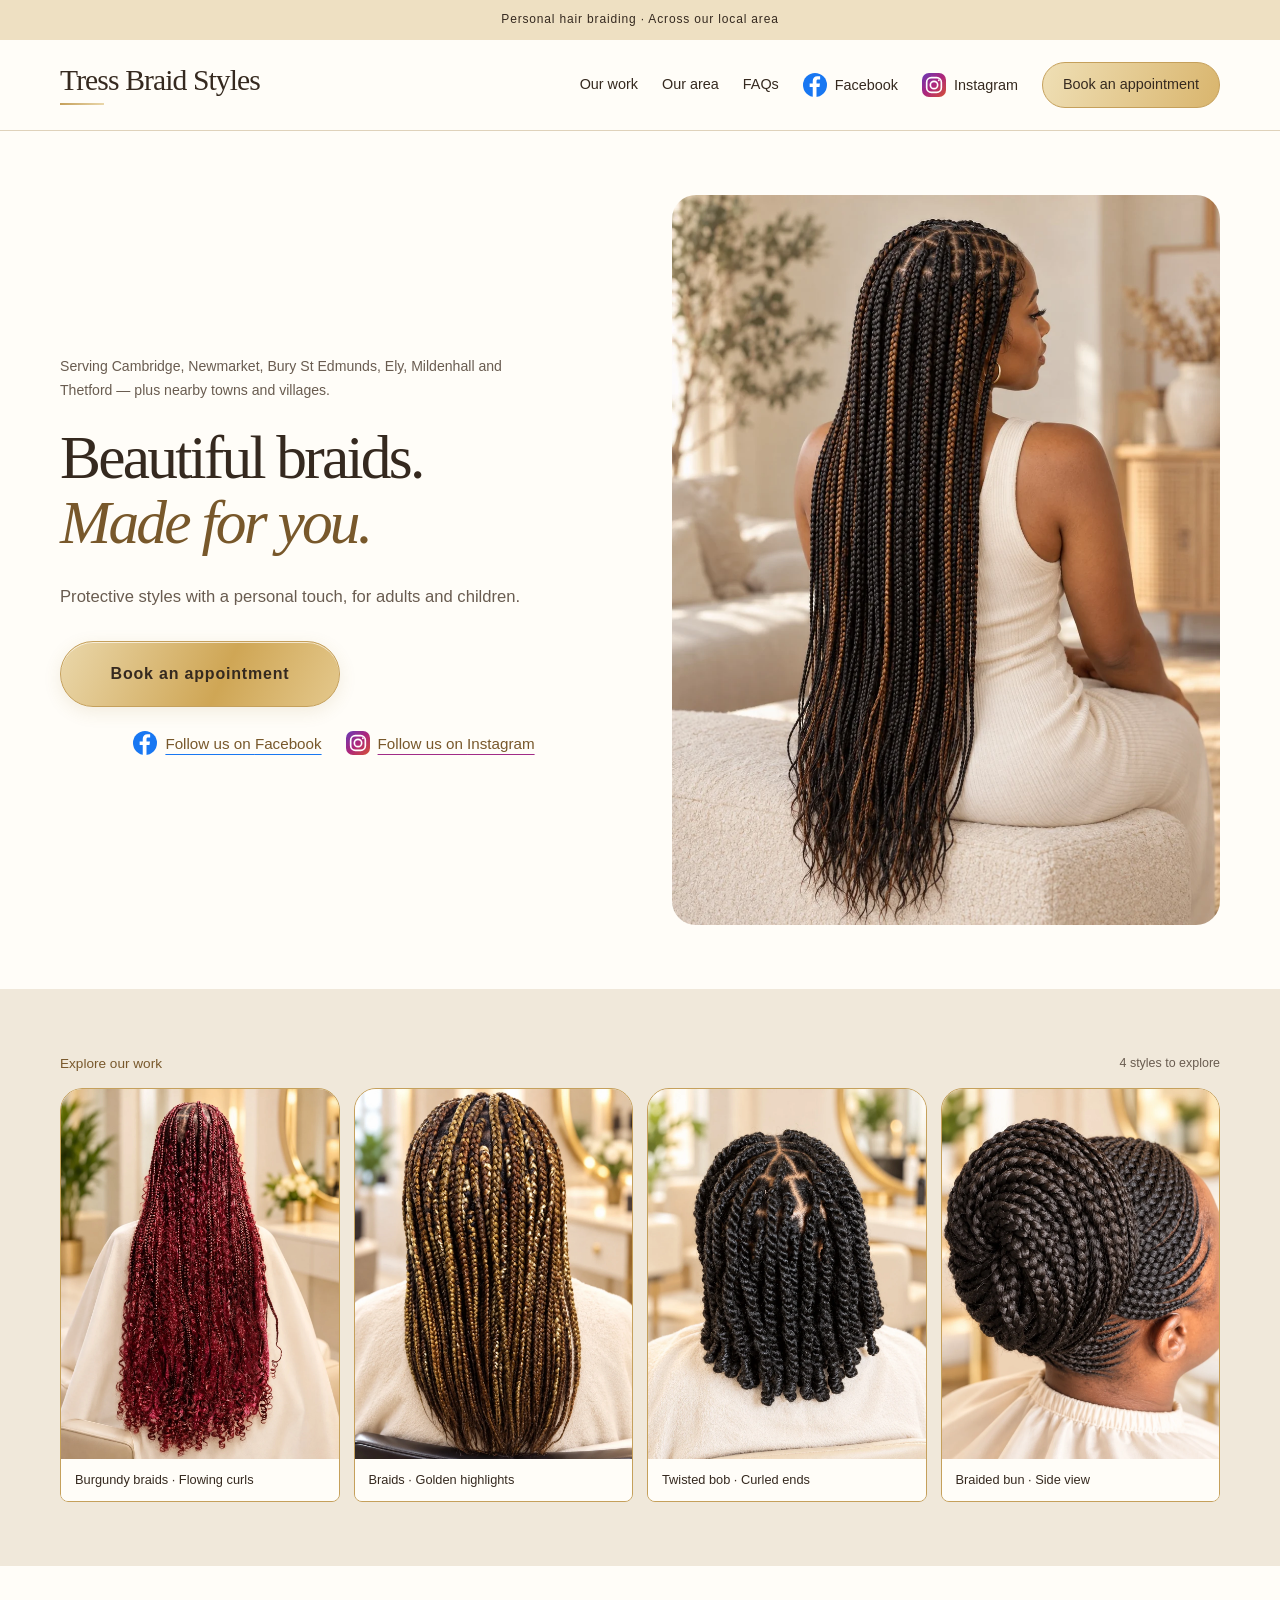
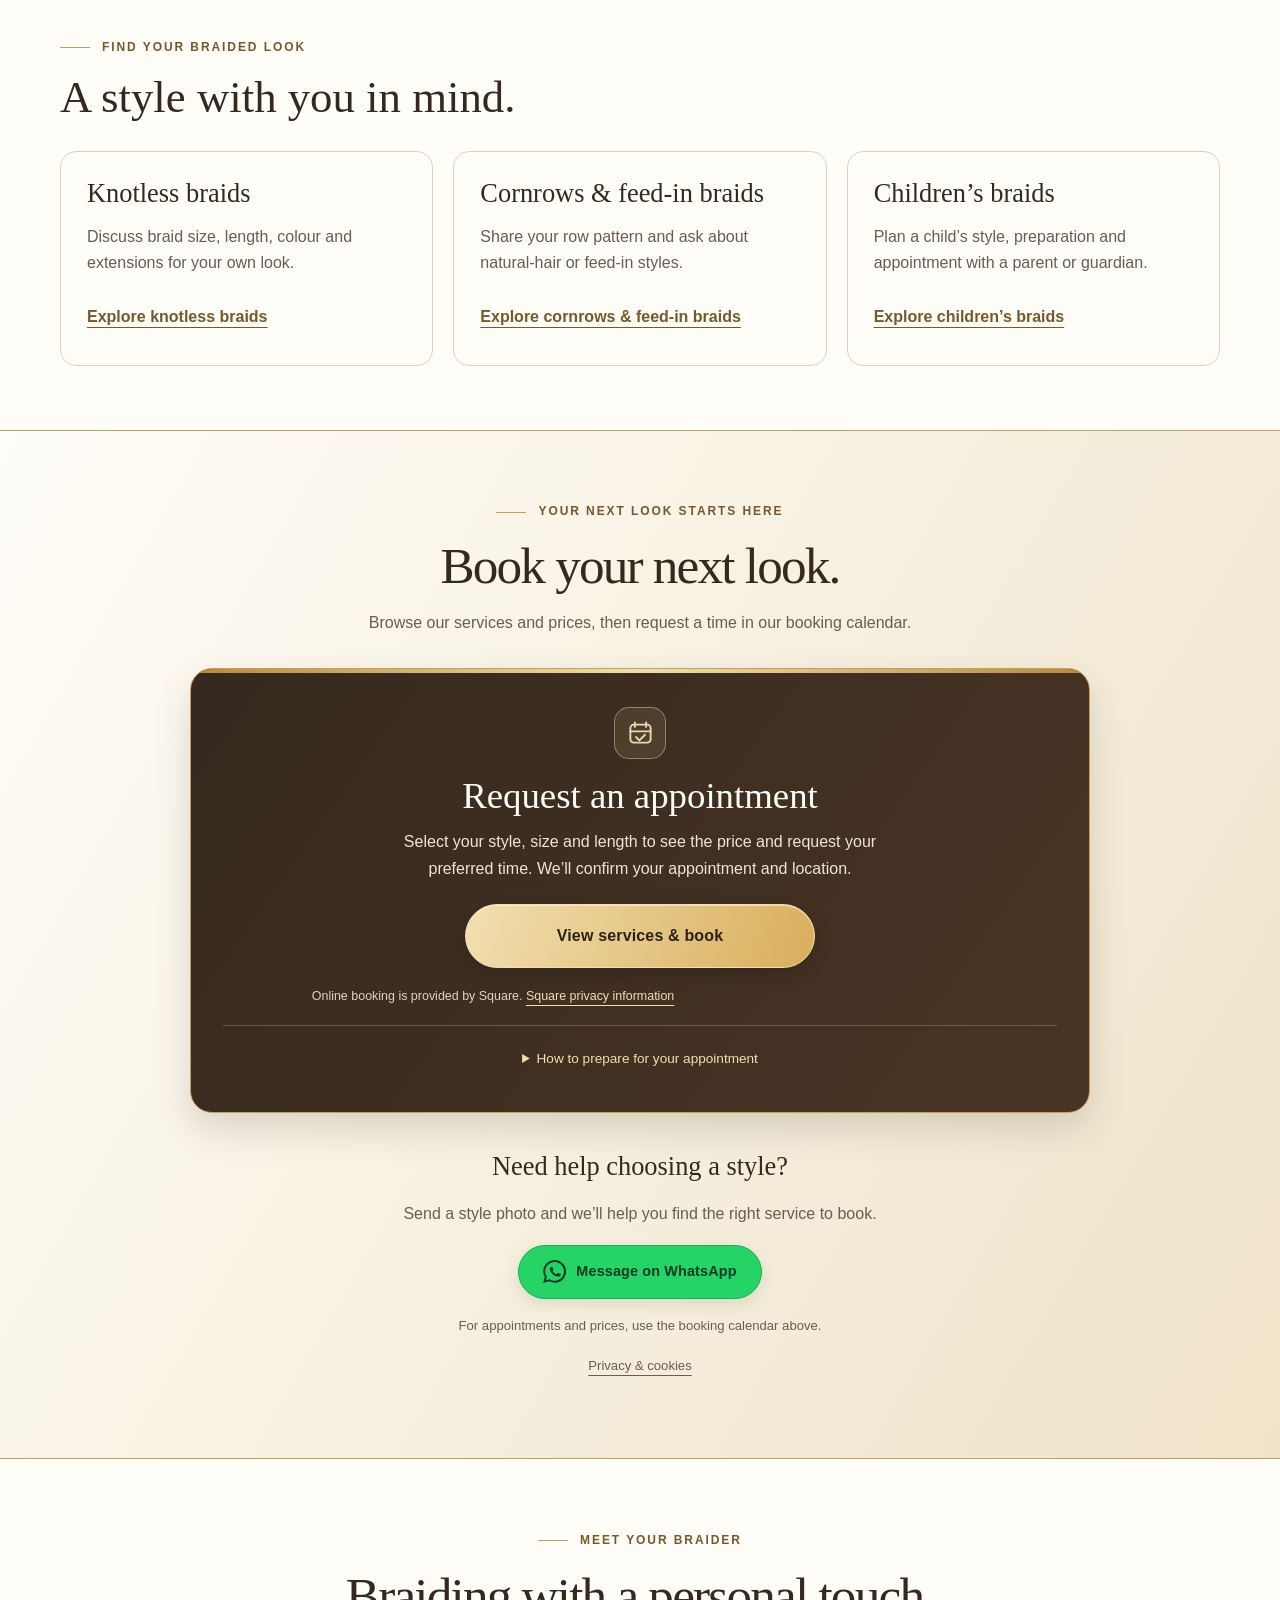
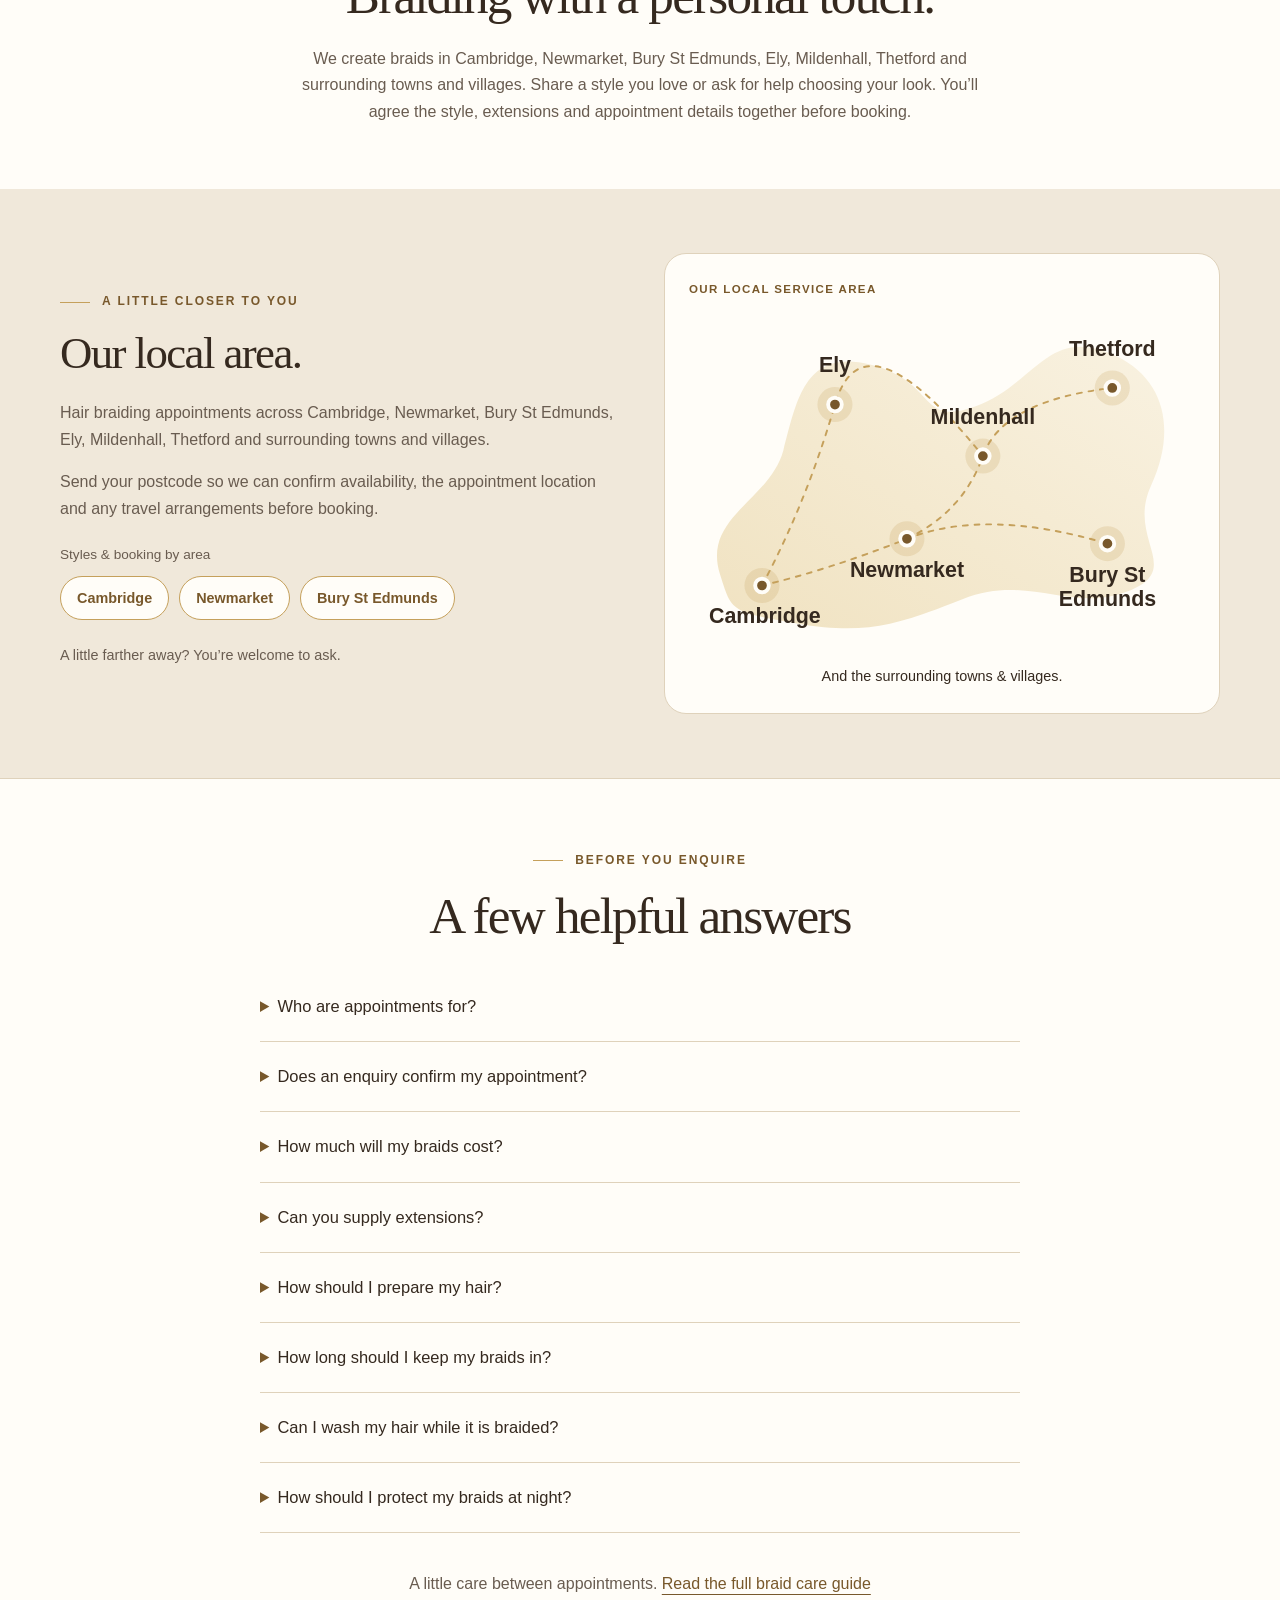
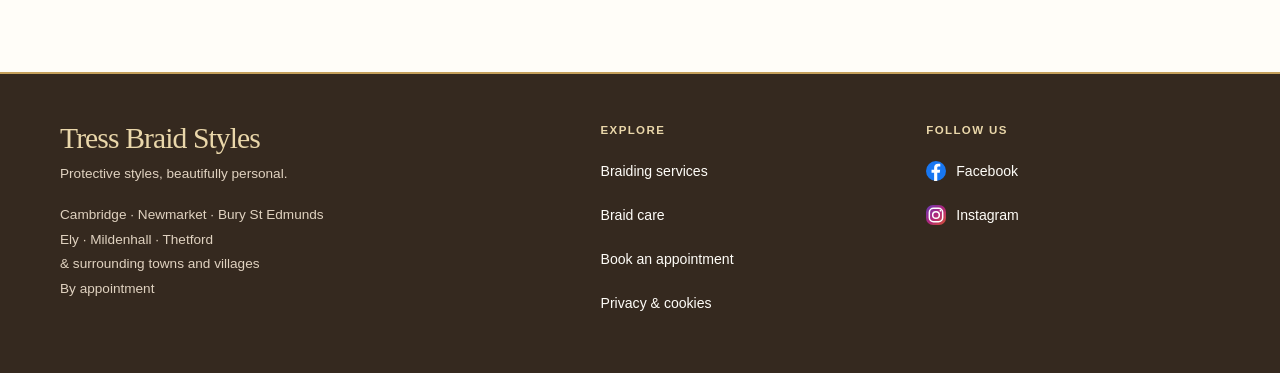
==== commit 5b517026: "Separate homepage sections with soft tones and tighter spacing Use full-width alternating off-white " ====
--- a/index.html
+++ b/index.html
@@ -441,6 +441,32 @@
 .area-page-links > span { flex-basis:100%; color:var(--muted); font-size:.85rem; }
 .area-page-links a { display:inline-flex; align-items:center; justify-content:center; min-height:44px; padding:9px 16px; border:1px solid var(--gold); border-radius:999px; background:var(--paper); color:var(--gold-text); font-size:.9rem; font-weight:700; text-decoration:none; }
 .area-page-links a:hover { background:var(--gold-light); }
+
+/* Full-width section tones and compact spacing for the braiding homepage. */
+main > .work-gallery,
+main > .braid-services,
+main > #about,
+main > #area,
+main > #faq { padding-block:clamp(48px,5vw,64px); }
+main > .hero,
+main > .braid-services,
+main > #about,
+main > #faq { background:var(--paper); }
+main > .work-gallery,
+main > #area { background:var(--beige); }
+main > #booking > .cta-inner { padding-block:clamp(48px,5vw,64px); }
+#about .section-head { margin-bottom:0; }
+#about .section-head p { margin-bottom:0; }
+#faq .section-head { margin-bottom:28px; }
+@media(max-width:800px) {
+  main > .work-gallery,
+  main > .braid-services,
+  main > #about,
+  main > #area,
+  main > #faq { padding-block:36px; }
+  main > #booking > .cta-inner { padding-block:40px; }
+  #faq .section-head { margin-bottom:20px; }
+}
 </style>
 
 <title>Hair Braiding in Cambridge &amp; Newmarket | Tress Braid Styles</title>
@@ -588,7 +614,7 @@
       <div class="hero-copy"><p class="hero-location-line">Serving <span>Cambridge,</span> <span>Newmarket,</span> <span>Bury St Edmunds,</span> <span>Ely,</span> <span>Mildenhall</span> and <span>Thetford</span> <span>— plus nearby towns and villages.</span></p><h1>Beautiful braids.<em>Made for you.</em></h1><p class="lead">Protective styles with a personal touch, for adults and children.</p><div class="hero-actions"><a class="button" href="#booking">Book an appointment</a><div class="hero-socials"><a class="secondary-link facebook-inline" href="https://www.facebook.com/tressbraidstyles" target="_blank" rel="noopener noreferrer"><span class="facebook-mark" aria-hidden="true"><svg viewBox="0 0 24 24" fill="none"><circle cx="12" cy="12" r="12" fill="#1877f2"/><path d="M13.5 24V14h3l.45-3.5H13.5V8.3c0-1 .3-1.7 1.75-1.7h1.9V3.5c-.33-.05-1.46-.14-2.78-.14-2.75 0-4.63 1.68-4.63 4.76v2.38H6.65V14h3.09v10h3.76Z" fill="#fff"/></svg></span> <span><span class="hero-social-prefix">Follow us on </span>Facebook</span></a><a class="secondary-link instagram-inline" href="https://www.instagram.com/tress_braidstyles/" target="_blank" rel="noopener noreferrer"><span class="instagram-mark" aria-hidden="true"><svg viewBox="0 0 24 24" fill="none"><rect x="4" y="4" width="16" height="16" rx="5"/><circle cx="12" cy="12" r="4"/><circle cx="17.3" cy="6.8" r="1" fill="currentColor" stroke="none"/></svg></span> <span><span class="hero-social-prefix">Follow us on </span>Instagram</span></a></div></div></div>
       <div class="hero-feature"><img src="hero-ai-braids.webp" width="1086" height="1448" alt="AI-generated style inspiration showing long dark braids with warm highlights" fetchpriority="high" decoding="async"></div>
     </div></section>
-<section class="work-gallery wrap" aria-label="Explore our work">
+<section class="work-gallery" aria-label="Explore our work"><div class="wrap">
       <div id="portfolio" class="hero-carousel" role="region" aria-roledescription="carousel" aria-label="Hairstyle photographs">
         <p id="carousel-help" class="carousel-help">Explore our work <span>Swipe to explore →</span></p>
         <div id="hero-photo-track" class="carousel-track" tabindex="0" aria-label="Hairstyle photographs" aria-describedby="carousel-help">
@@ -604,14 +630,14 @@
         </div>
         <p id="carousel-position" class="carousel-position" role="status" aria-live="polite" hidden>Photo 1 of 4</p>
       </div>
-    </section>
-<section id="braid-services" class="braid-services wrap" aria-labelledby="braid-services-title"><div class="eyebrow">Find your braided look</div><h2 id="braid-services-title">A style with you in mind.</h2><div class="braid-service-grid"><article class="braid-service-card"><h3>Knotless braids</h3><p>Discuss braid size, length, colour and extensions for your own look.</p><a href="/knotless-braids-newmarket">Explore knotless braids</a></article><article class="braid-service-card"><h3>Cornrows &amp; feed-in braids</h3><p>Share your row pattern and ask about natural-hair or feed-in styles.</p><a href="/cornrows-newmarket">Explore cornrows &amp; feed-in braids</a></article><article class="braid-service-card"><h3>Children’s braids</h3><p>Plan a child’s style, preparation and appointment with a parent or guardian.</p><a href="/childrens-braids-newmarket">Explore children’s braids</a></article></div></section>
+    </div></section>
+<section id="braid-services" class="braid-services" aria-labelledby="braid-services-title"><div class="wrap"><div class="eyebrow">Find your braided look</div><h2 id="braid-services-title">A style with you in mind.</h2><div class="braid-service-grid"><article class="braid-service-card"><h3>Knotless braids</h3><p>Discuss braid size, length, colour and extensions for your own look.</p><a href="/knotless-braids-newmarket">Explore knotless braids</a></article><article class="braid-service-card"><h3>Cornrows &amp; feed-in braids</h3><p>Share your row pattern and ask about natural-hair or feed-in styles.</p><a href="/cornrows-newmarket">Explore cornrows &amp; feed-in braids</a></article><article class="braid-service-card"><h3>Children’s braids</h3><p>Plan a child’s style, preparation and appointment with a parent or guardian.</p><a href="/childrens-braids-newmarket">Explore children’s braids</a></article></div></div></section>
 <section id="booking" class="cta" aria-labelledby="booking-title"><div class="cta-inner wrap enquiry-layout">
   <div class="enquiry-intro"><div class="eyebrow">Your next look starts here</div><h2 id="booking-title">Book your next look.</h2><p>Browse our services and prices, then request a time in our booking calendar.</p></div>
   <div id="square-booking" class="square-booking" aria-labelledby="square-booking-title"><span class="booking-calendar-icon" aria-hidden="true"><svg viewBox="0 0 24 24" fill="none" stroke="currentColor" stroke-width="1.7" stroke-linecap="round" stroke-linejoin="round"><rect x="3" y="5" width="18" height="16" rx="3"/><path d="M7 3v4M17 3v4M3 11h18m-13 5 3 3 5-5"/></svg></span><h3 id="square-booking-title">Request an appointment</h3><p>Select your style, size and length to see the price and request your preferred time. We’ll confirm your appointment and location.</p><a id="square-booking-link" class="button" href="https://squareup.com/appointments/book/L8SFJ10GG1WTJ">View services &amp; book</a><p class="booking-provider">Online booking is provided by Square. <a href="https://squareup.com/gb/en/legal/general/privacy" target="_blank" rel="noopener noreferrer">Square privacy information</a></p><details class="booking-preparation"><summary>How to prepare for your appointment</summary><p>Once we confirm your appointment, please have your hair washed, detangled and blow-dried before it begins.</p></details></div>
   <div class="booking-enquiry" aria-labelledby="booking-enquiry-title"><h3 id="booking-enquiry-title">Need help choosing a style?</h3><p id="booking-enquiry-copy">Send a style photo and we’ll help you find the right service to book.</p><p id="booking-selection" class="wig-choice" hidden></p><a id="whatsapp-enquiry-link" class="button" href="https://wa.me/447901368390"><svg aria-hidden="true" viewBox="0 0 24 24" fill="currentColor"><path d="M20.5 3.5A11.8 11.8 0 0 0 12.1 0C5.6 0 .3 5.3.3 11.8c0 2.1.6 4.1 1.6 5.9L.2 24l6.4-1.7a12 12 0 0 0 5.6 1.4h.1c6.5 0 11.8-5.3 11.8-11.8 0-3.2-1.2-6.2-3.6-8.4ZM12.2 21.7a10 10 0 0 1-5-1.4l-.4-.2-3.8 1 1-3.7-.3-.4a9.8 9.8 0 1 1 8.5 4.7Zm5.4-7.3c-.3-.1-1.7-.8-1.9-.9-.3-.1-.4-.1-.6.2-.2.3-.7.9-.8 1-.2.2-.3.2-.6.1-.3-.1-1.2-.5-2.2-1.4-.8-.7-1.3-1.5-1.5-1.8-.1-.3 0-.4.1-.5l.4-.5.3-.4c.1-.1 0-.3 0-.4l-.9-2.1c-.2-.6-.5-.5-.6-.5h-.6c-.2 0-.5.1-.7.3-.2.3-.9.9-.9 2.2s1 2.5 1.2 2.7c.1.2 1.9 3 4.7 4.2.7.3 1.2.4 1.6.5.7.2 1.3.2 1.8.1.6-.1 1.7-.7 1.9-1.4.2-.7.2-1.3.2-1.4-.1-.1-.3-.2-.6-.3Z"/></svg><span>Message on WhatsApp</span></a><p id="booking-enquiry-note">For appointments and prices, use the booking calendar above.</p><p class="booking-privacy"><a href="/privacy">Privacy &amp; cookies</a></p></div>
 </div></section>
-<section id="about" class="section wrap" aria-labelledby="about-title"><div class="section-head"><div class="eyebrow">Meet your braider</div><h2 id="about-title">Braiding with a personal touch.</h2><p>We create braids in Cambridge, Newmarket, Bury St Edmunds, Ely, Mildenhall, Thetford and surrounding towns and villages. Share a style you love or ask for help choosing your look. You’ll agree the style, extensions and appointment details together before booking.</p></div></section>
+<section id="about" class="section" aria-labelledby="about-title"><div class="wrap"><div class="section-head"><div class="eyebrow">Meet your braider</div><h2 id="about-title">Braiding with a personal touch.</h2><p>We create braids in Cambridge, Newmarket, Bury St Edmunds, Ely, Mildenhall, Thetford and surrounding towns and villages. Share a style you love or ask for help choosing your look. You’ll agree the style, extensions and appointment details together before booking.</p></div></div></section>
 <section id="area" class="section area" aria-labelledby="area-title"><div class="area-grid wrap">
       <div class="area-copy"><div class="eyebrow">A little closer to you</div><h2 id="area-title">Our local area.</h2><p>Hair braiding appointments across Cambridge, Newmarket, Bury St Edmunds, Ely, Mildenhall, Thetford and surrounding towns and villages.</p><p>Send your postcode so we can confirm availability, the appointment location and any travel arrangements before booking.</p><nav class="area-page-links" aria-label="Local braiding guides"><span>Styles &amp; booking by area</span><a href="/hair-braiding-cambridge">Cambridge</a><a href="/hair-braiding-newmarket">Newmarket</a><a href="/hair-braiding-bury-st-edmunds">Bury St Edmunds</a></nav><p class="area-note">A little farther away? You’re welcome to ask.</p></div>
       <figure class="service-area-map"><div class="area-map-label">Our local service area</div>
@@ -628,7 +654,7 @@
         <figcaption>And the surrounding towns &amp; villages.</figcaption>
       </figure>
     </div></section>
-<section id="faq" class="section wrap" aria-labelledby="faq-title"><div class="section-head"><div class="eyebrow">Before you enquire</div><h2 id="faq-title">A few helpful answers</h2></div><div class="faq">
+<section id="faq" class="section" aria-labelledby="faq-title"><div class="wrap"><div class="section-head"><div class="eyebrow">Before you enquire</div><h2 id="faq-title">A few helpful answers</h2></div><div class="faq">
       <details><summary>Who are appointments for?</summary><p>We welcome adults and children. Parents are welcome to ask us about a suitable style when enquiring.</p></details>
       <details><summary>Does an enquiry confirm my appointment?</summary><p>No. Appointments are arranged individually. Wait for us to confirm availability and the booking details.</p></details>
       <details><summary>How much will my braids cost?</summary><p>Our booking calendar shows prices for each style, size and length. For a custom style or extensions, ask us to confirm the total price before booking.</p></details>
@@ -637,7 +663,7 @@
     
       <details><summary>How long should I keep my braids in?</summary><p>The right wear time depends on your style, hair and scalp. Plan to remove braids within six weeks, or sooner if they pull or cause discomfort. <a href="/braid-care#how-long">Read our guide to braid wear time</a>.</p></details>
       <details><summary>Can I wash my hair while it is braided?</summary><p>Yes. Keep your scalp and natural hair clean with gentle washing, thorough rinsing and careful drying. The right routine depends on your scalp and the products you use. <a href="/braid-care#washing">See our washing and drying tips</a>.</p></details>
-      <details><summary>How should I protect my braids at night?</summary><p>Gather them loosely and use a comfortable satin or silk bonnet, scarf or pillowcase. Avoid pulling your hairline with a tight tie or covering. <a href="/braid-care#sleeping">Read our bedtime care tips</a>.</p></details></div><p class="faq-care-link">A little care between appointments. <a href="/braid-care">Read the full braid care guide</a></p></section>
+      <details><summary>How should I protect my braids at night?</summary><p>Gather them loosely and use a comfortable satin or silk bonnet, scarf or pillowcase. Avoid pulling your hairline with a tight tie or covering. <a href="/braid-care#sleeping">Read our bedtime care tips</a>.</p></details></div><p class="faq-care-link">A little care between appointments. <a href="/braid-care">Read the full braid care guide</a></p></div></section>
 </main>
   <footer class="footer"><div class="footer-grid wrap"><div><div class="footer-brand">Tress Braid Styles</div><p>Protective styles, beautifully personal.</p><p class="footer-location">Cambridge · Newmarket · Bury St Edmunds<br>Ely · Mildenhall · Thetford<br>&amp; surrounding towns and villages<br>By appointment</p></div><div class="footer-sections"><div class="footer-group"><h2>Explore</h2><div class="footer-group-links"><a href="/#braid-services">Braiding services</a><a href="/braid-care">Braid care</a><a href="#booking">Book an appointment</a><a href="/privacy">Privacy &amp; cookies</a></div></div><div class="footer-group"><h2>Follow us</h2><div class="footer-group-links"><a href="https://www.facebook.com/tressbraidstyles" target="_blank" rel="noopener noreferrer"><span class="facebook-mark" aria-hidden="true"><svg viewBox="0 0 24 24" fill="none"><circle cx="12" cy="12" r="12" fill="#1877f2"/><path d="M13.5 24V14h3l.45-3.5H13.5V8.3c0-1 .3-1.7 1.75-1.7h1.9V3.5c-.33-.05-1.46-.14-2.78-.14-2.75 0-4.63 1.68-4.63 4.76v2.38H6.65V14h3.09v10h3.76Z" fill="#fff"/></svg></span><span>Facebook</span></a><a href="https://www.instagram.com/tress_braidstyles/" target="_blank" rel="noopener noreferrer"><span class="instagram-mark" aria-hidden="true"><svg viewBox="0 0 24 24" fill="none"><rect x="4" y="4" width="16" height="16" rx="5"/><circle cx="12" cy="12" r="4"/><circle cx="17.3" cy="6.8" r="1" fill="currentColor" stroke="none"/></svg></span><span>Instagram</span></a></div></div></div></footer>
 <script>
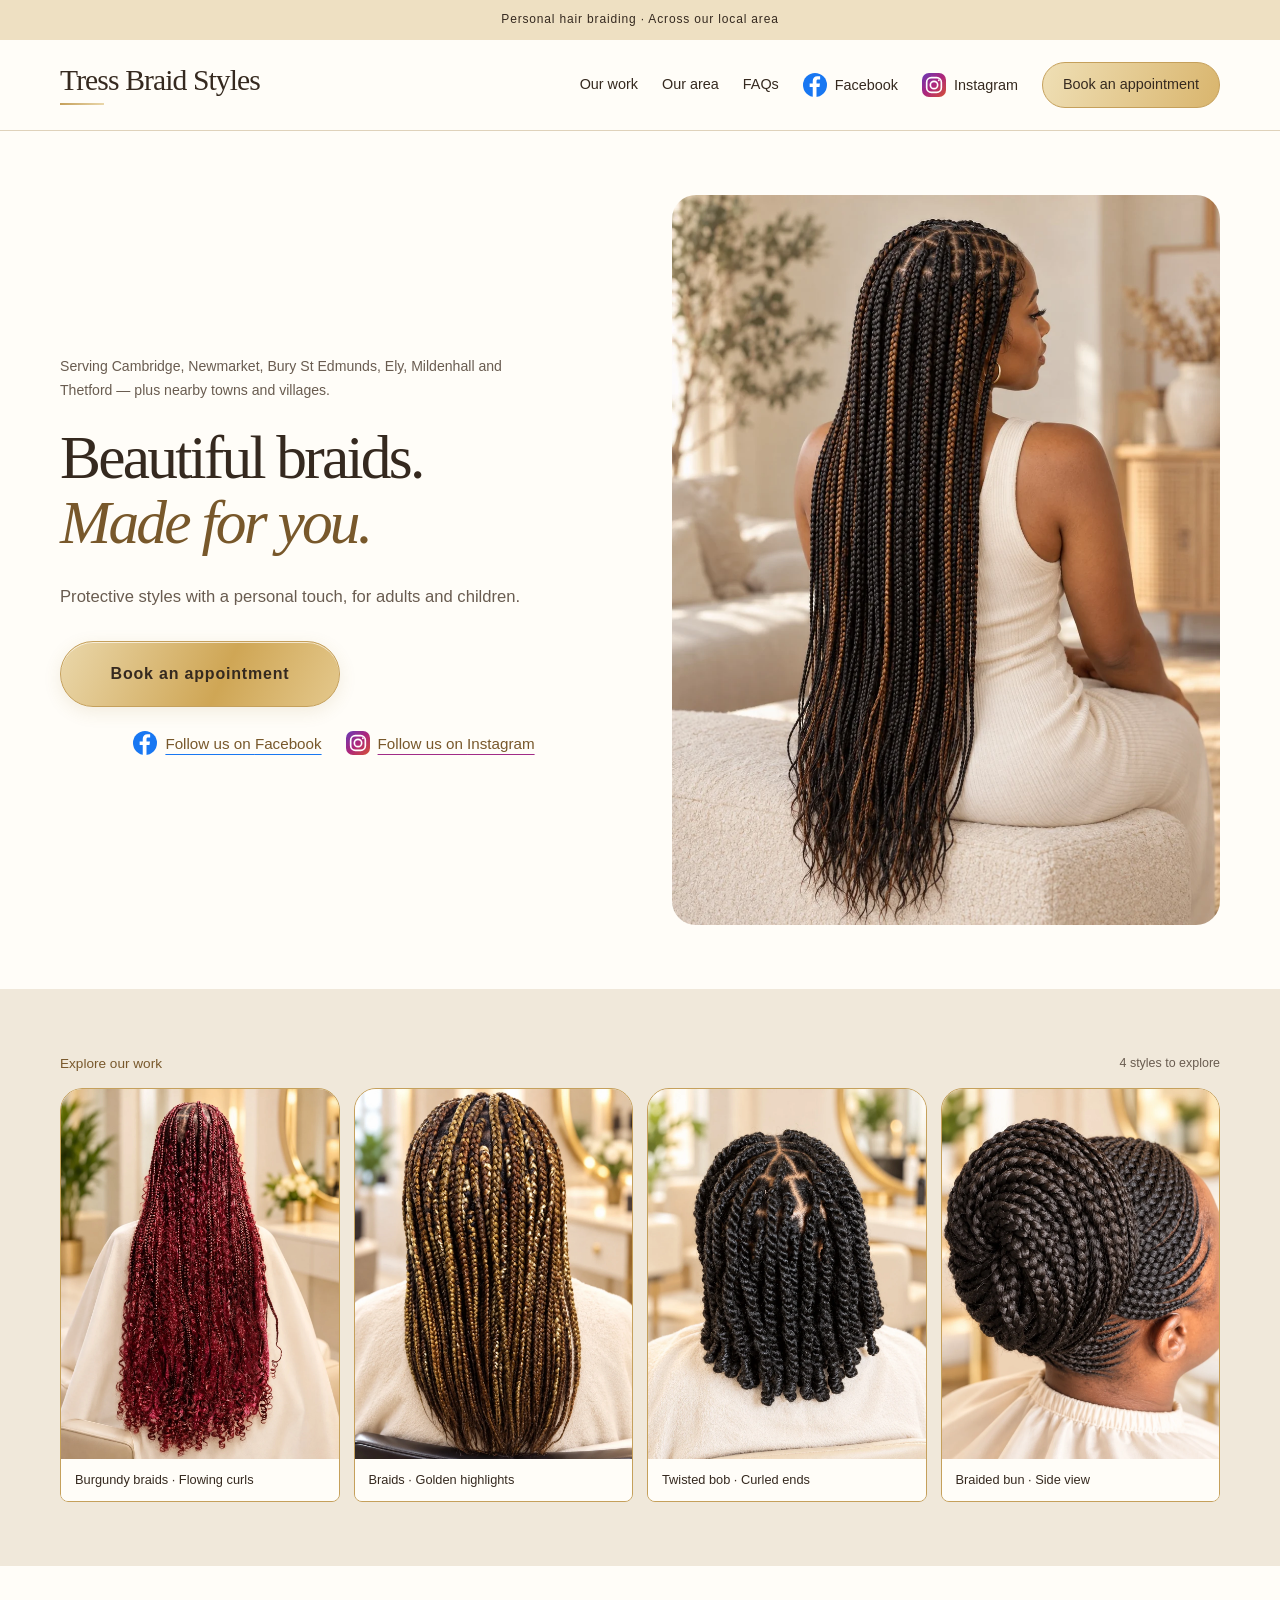
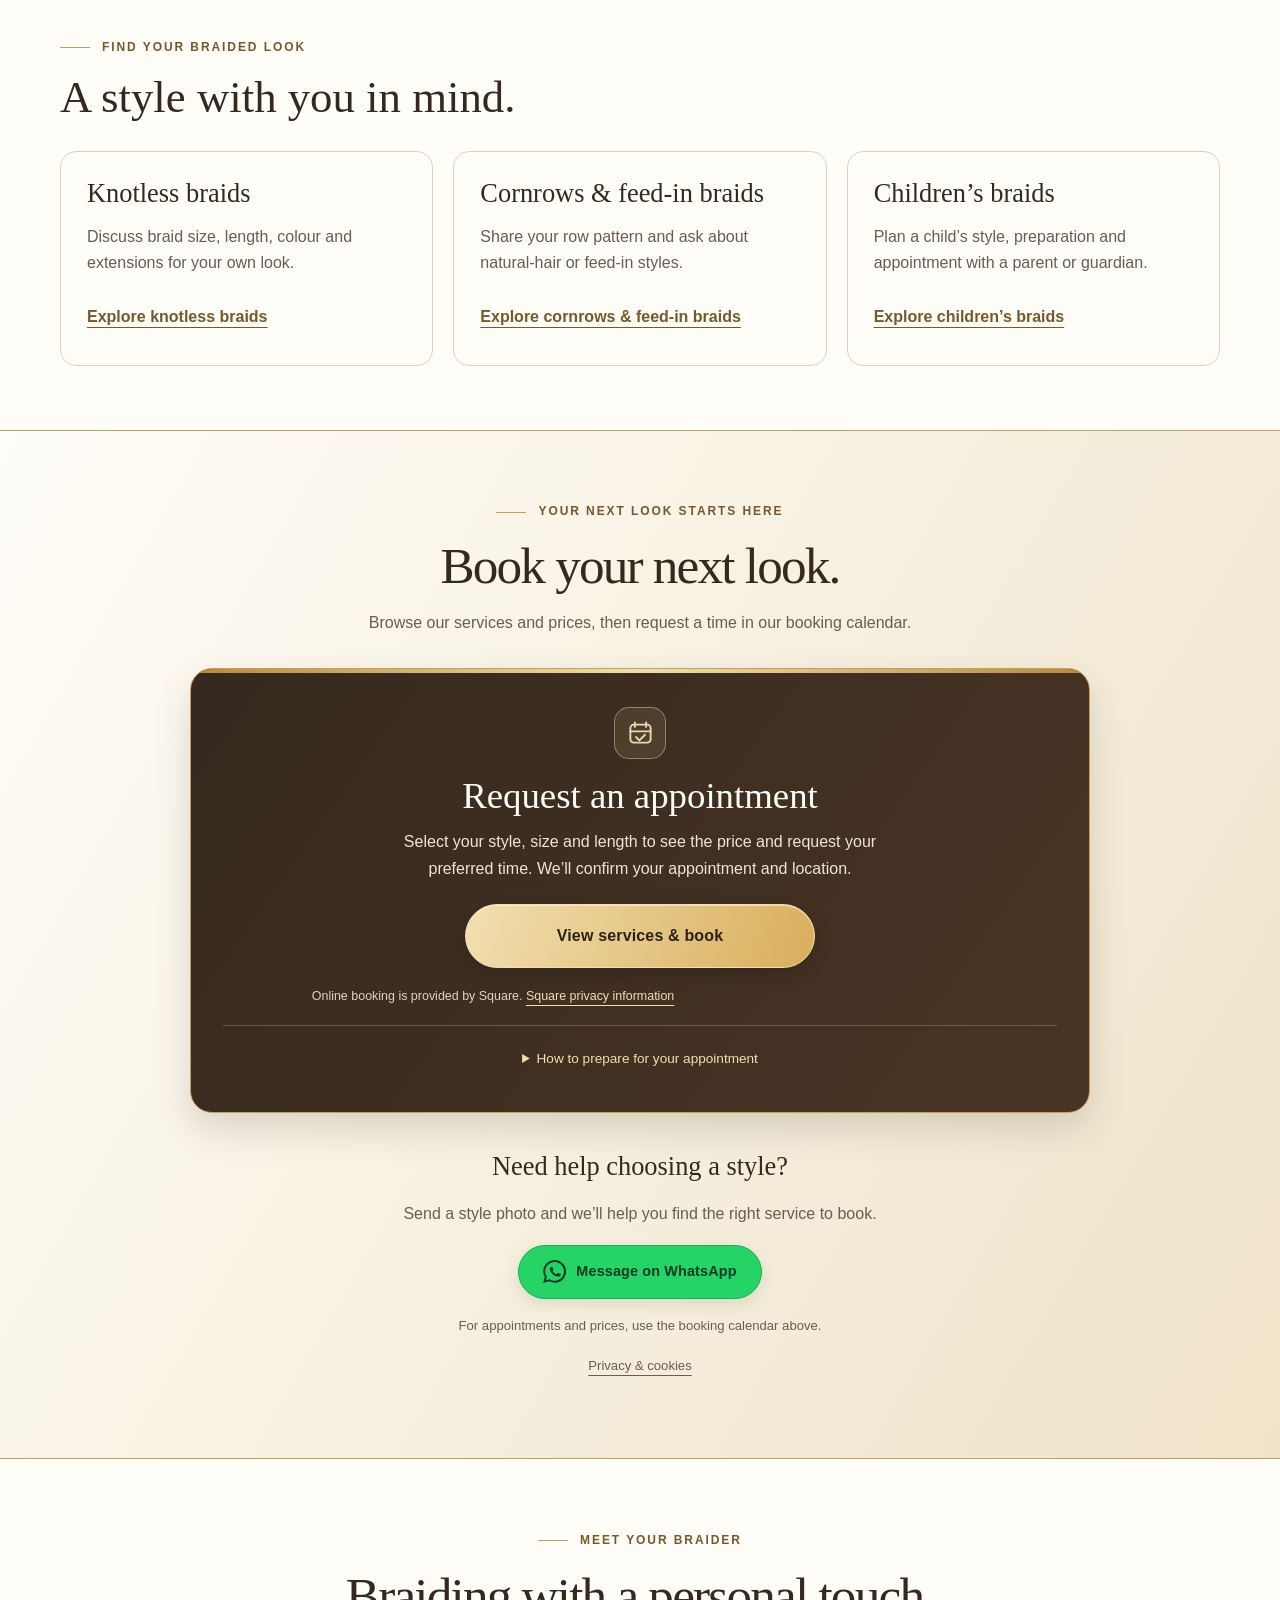
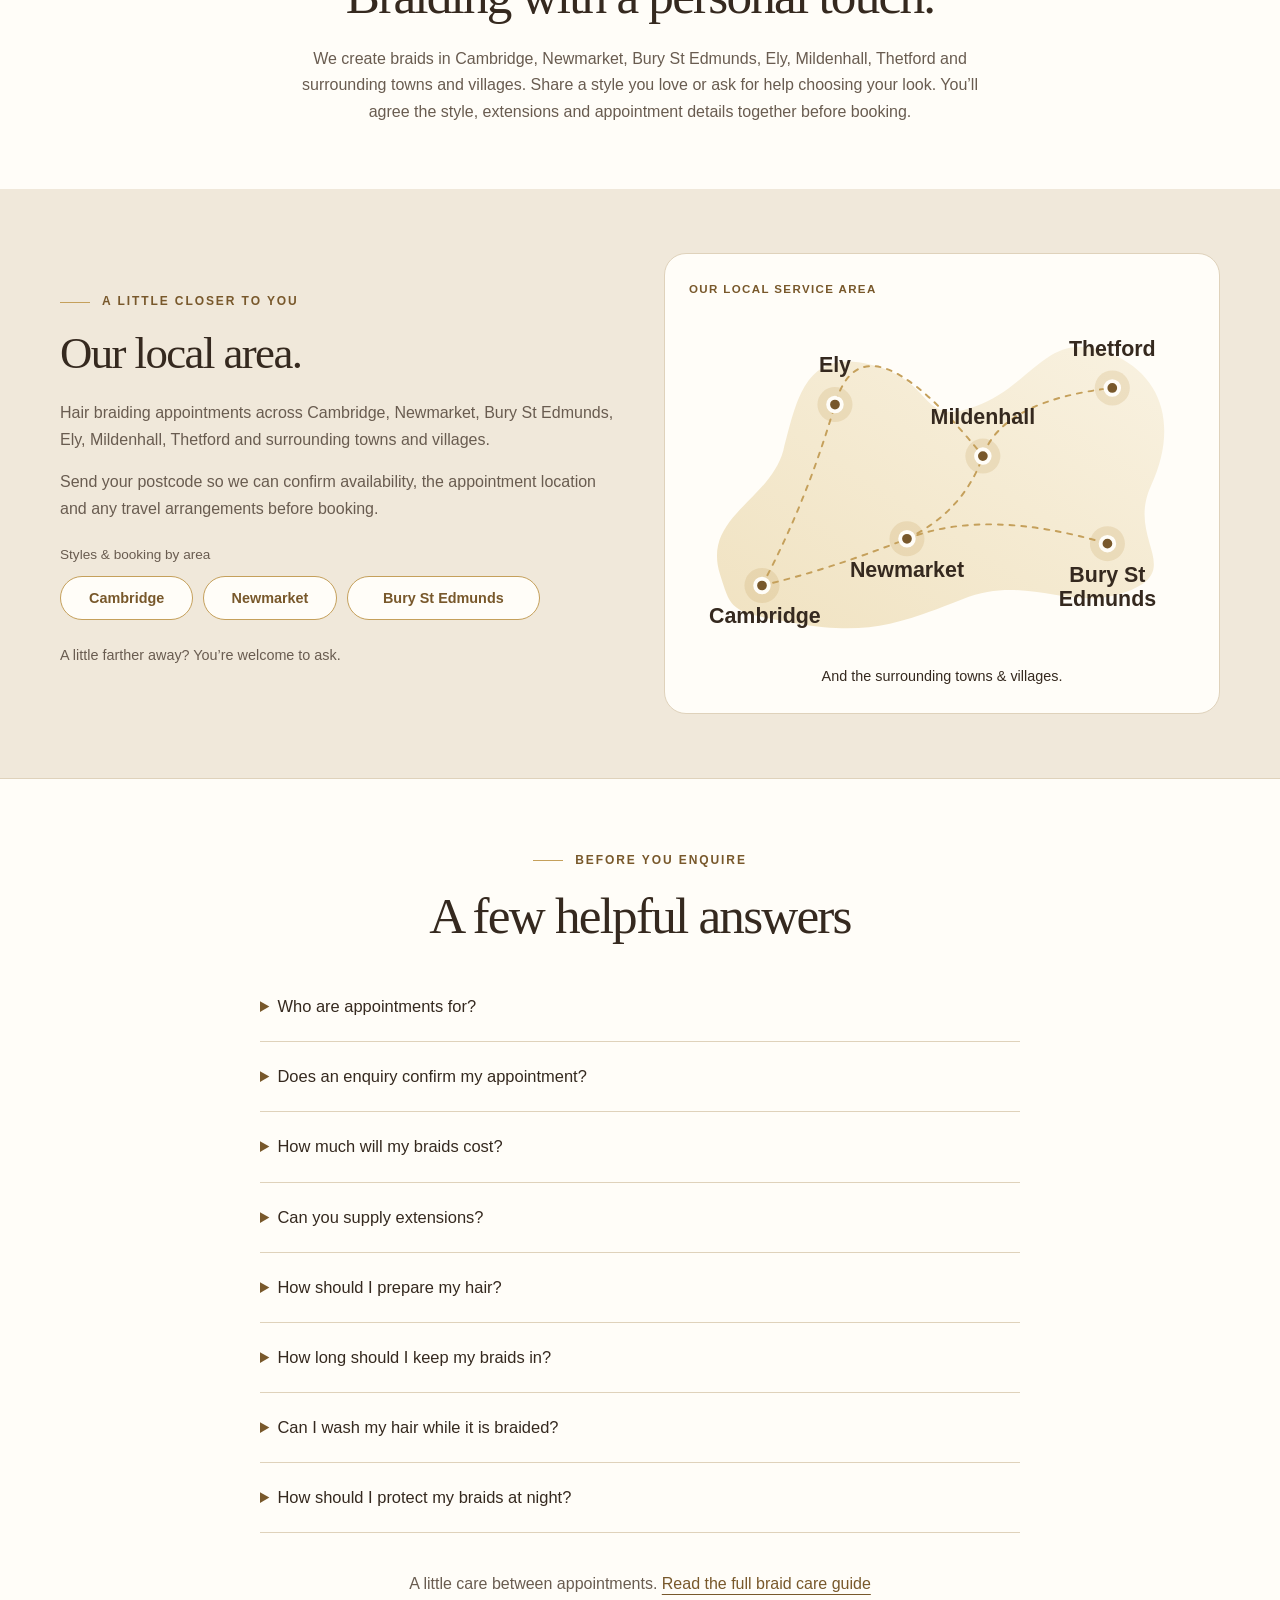
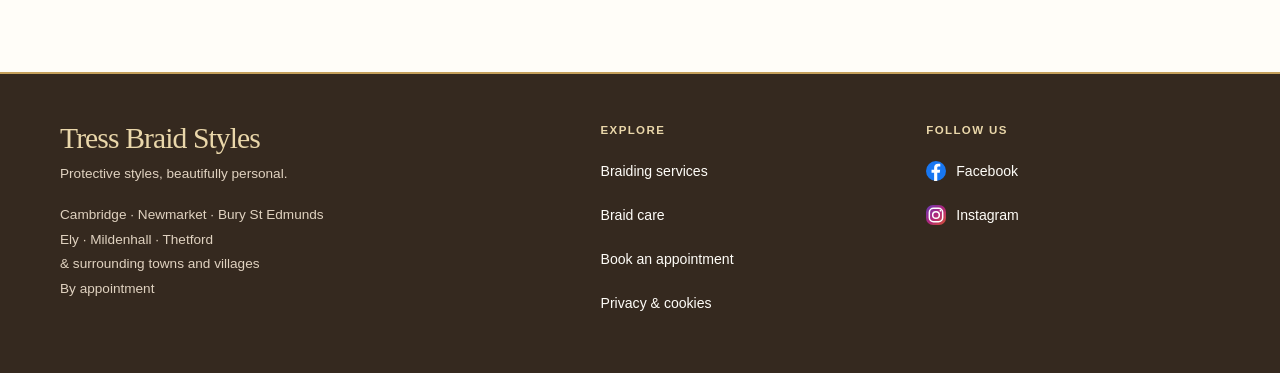
==== commit 6d4567f2: "Keep three area buttons together on mobile Place Cambridge, Newmarket and Bury St Edmunds on one row" ====
--- a/index.html
+++ b/index.html
@@ -467,6 +467,18 @@
   main > #booking > .cta-inner { padding-block:40px; }
   #faq .section-head { margin-bottom:20px; }
 }
+
+/* Keep all three local-area choices together on one row. */
+.area-page-links { display:grid; grid-template-columns:minmax(0,1fr) minmax(0,1fr) minmax(0,1.45fr); max-width:480px; }
+.area-page-links > span { grid-column:1 / -1; }
+.area-page-links a { min-width:0; padding-inline:8px; white-space:nowrap; }
+@media(max-width:1100px) {
+  .area-page-links { gap:6px; }
+  .area-page-links a { padding-inline:4px; font-size:.8rem; }
+}
+@media(max-width:600px) {
+  .area-page-links a { font-size:clamp(.75rem,3.2vw,.875rem); letter-spacing:-.01em; }
+}
 </style>
 
 <title>Hair Braiding in Cambridge &amp; Newmarket | Tress Braid Styles</title>
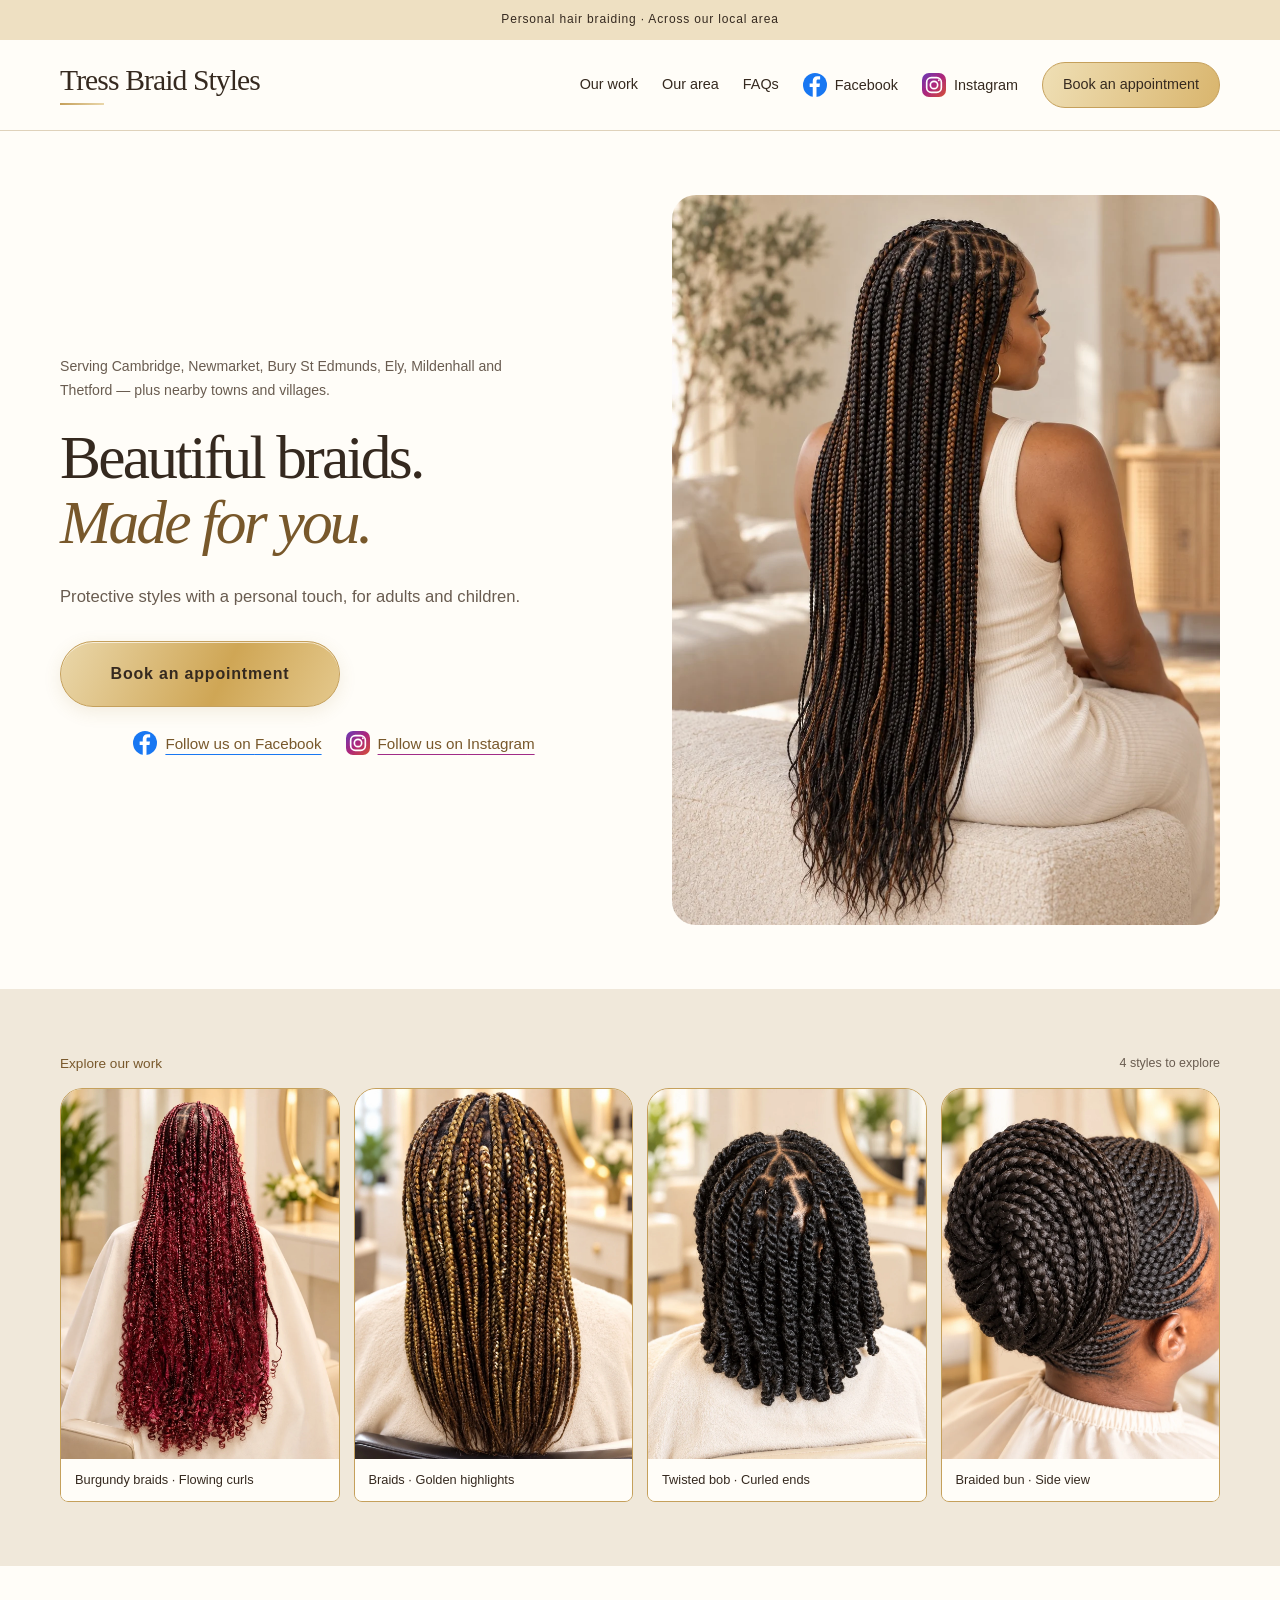
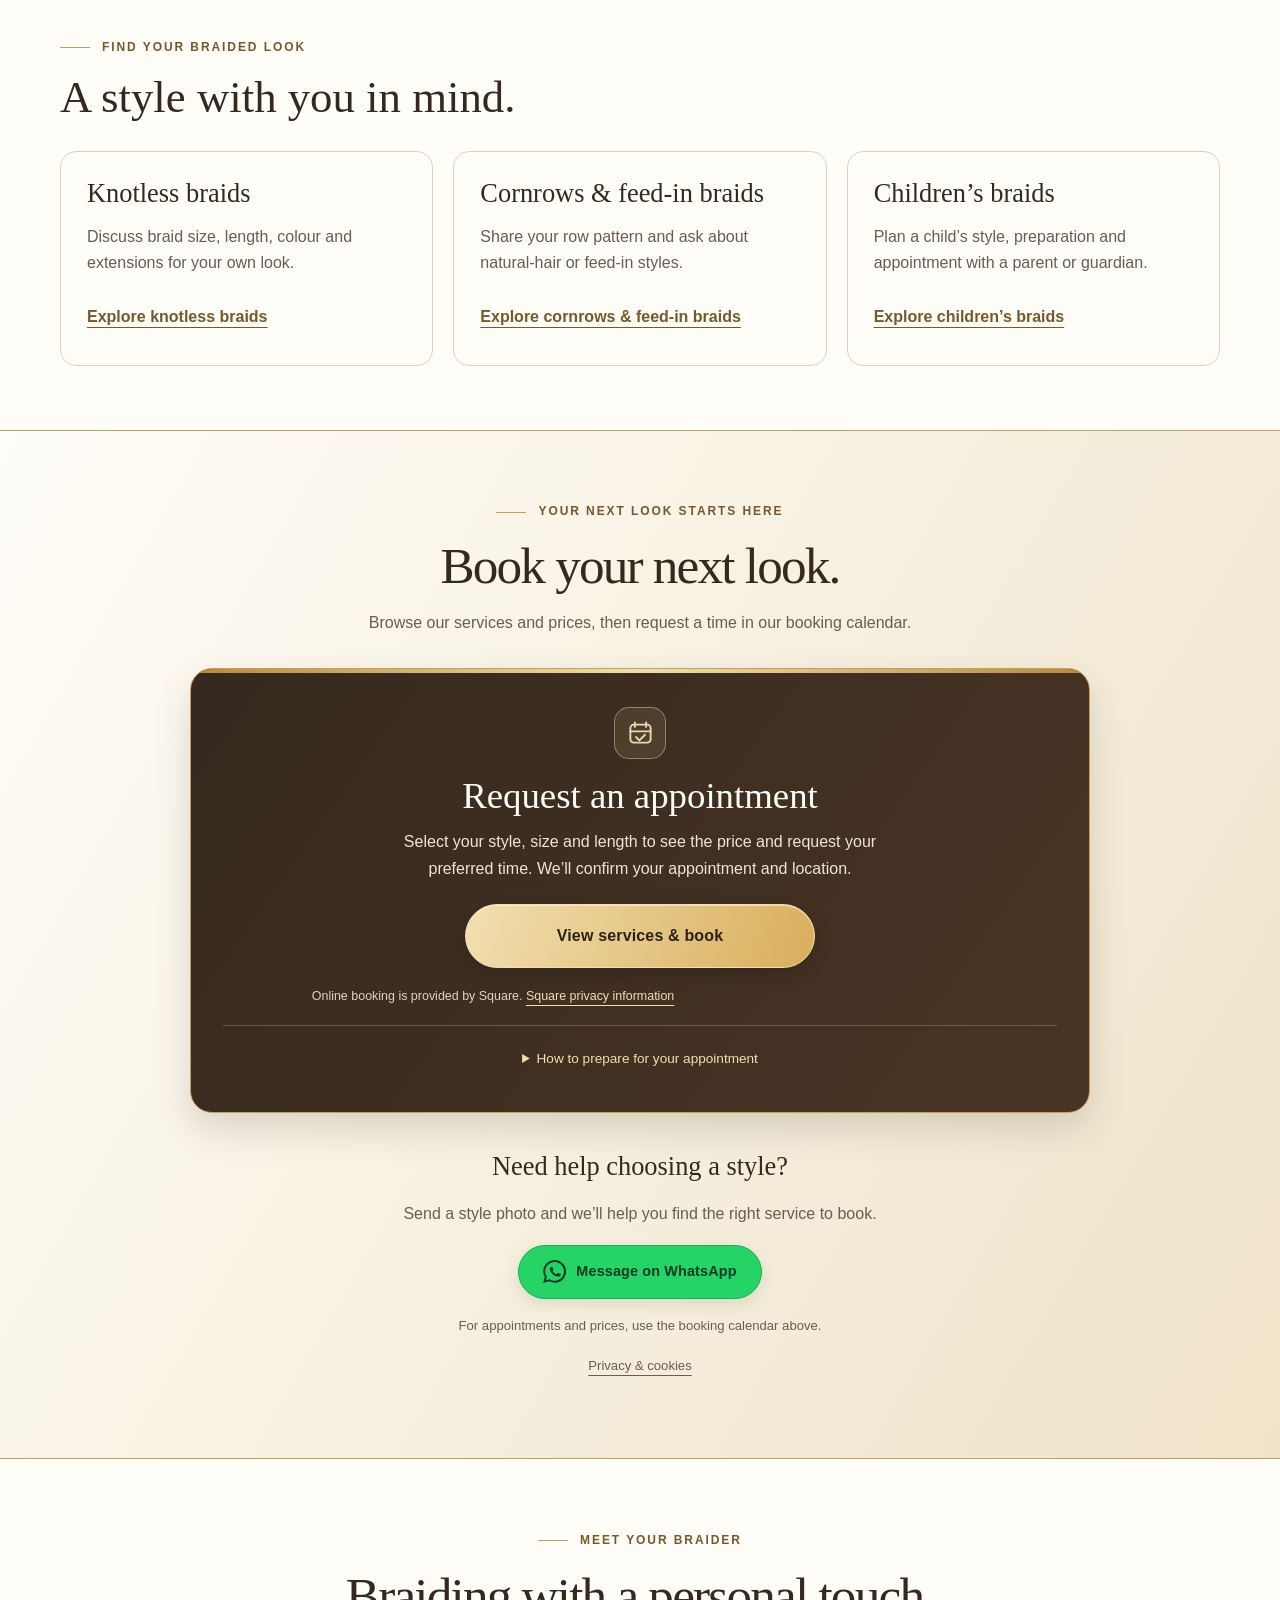
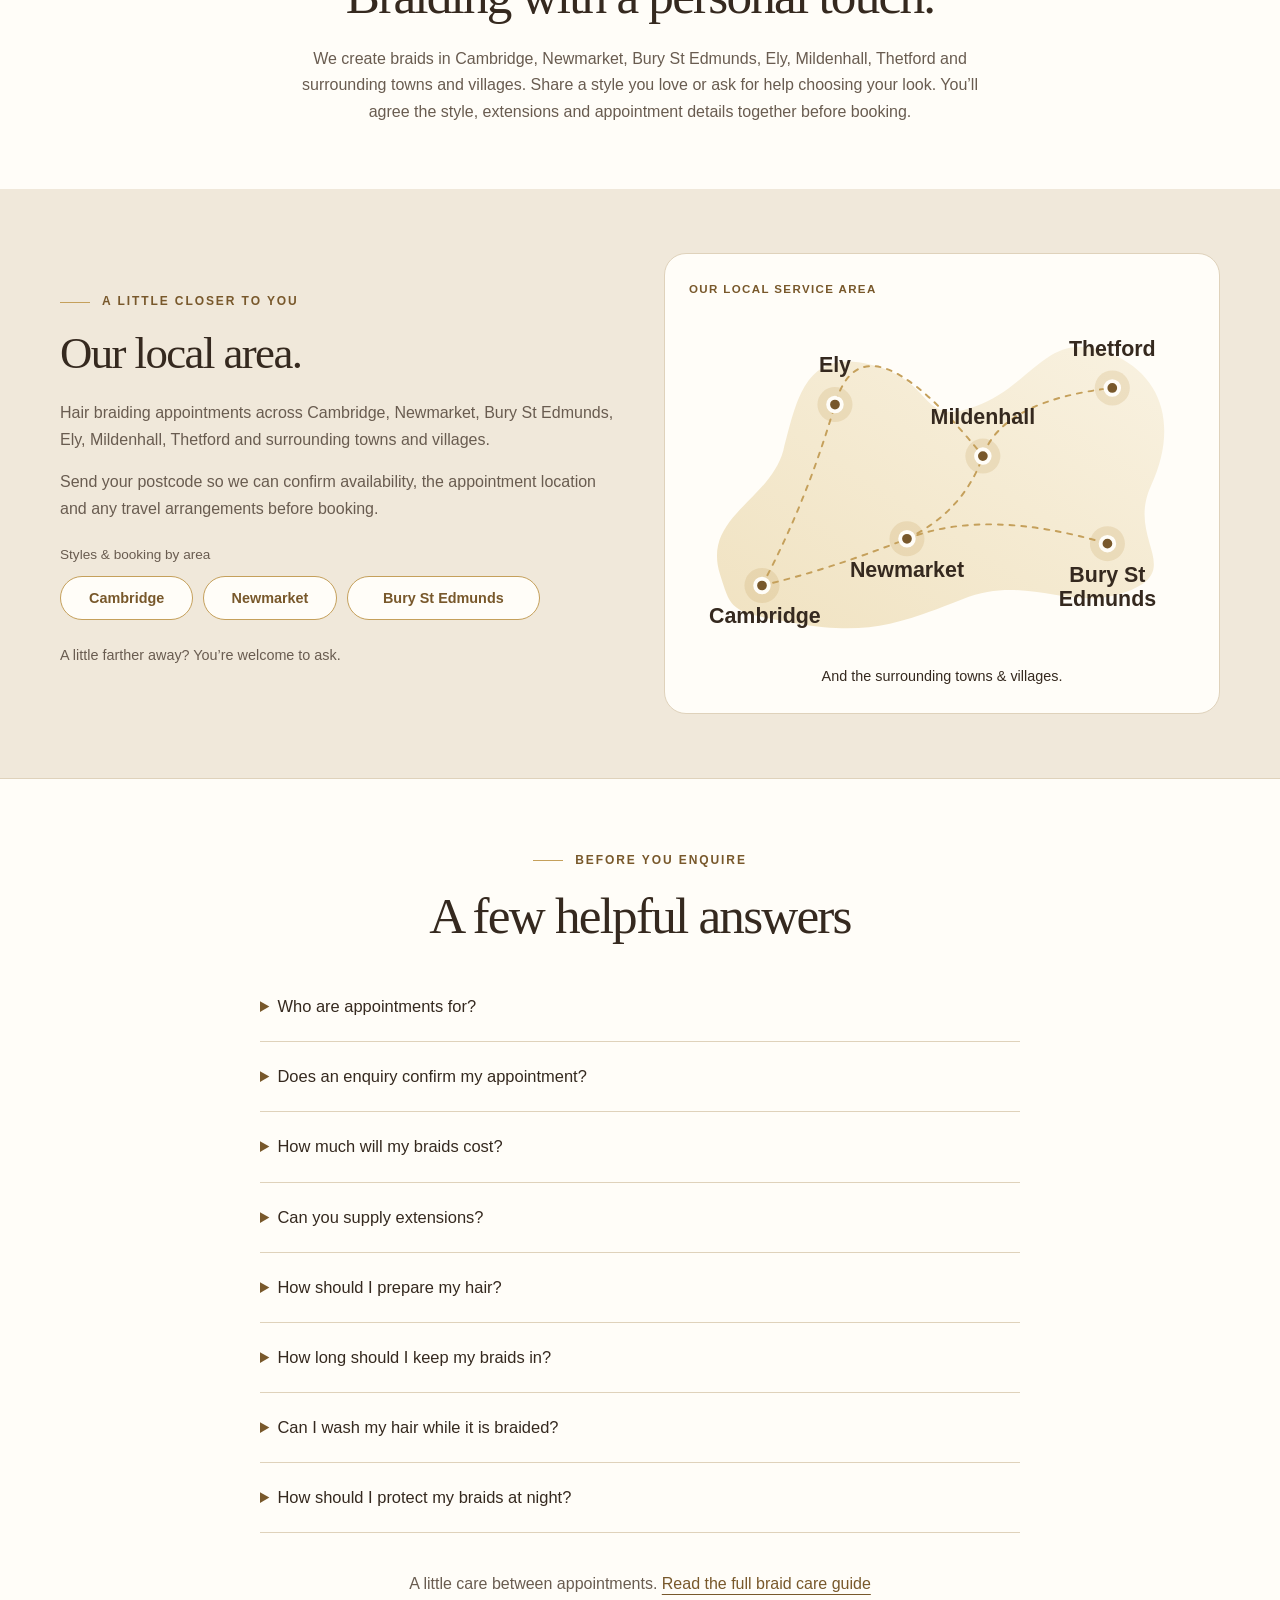
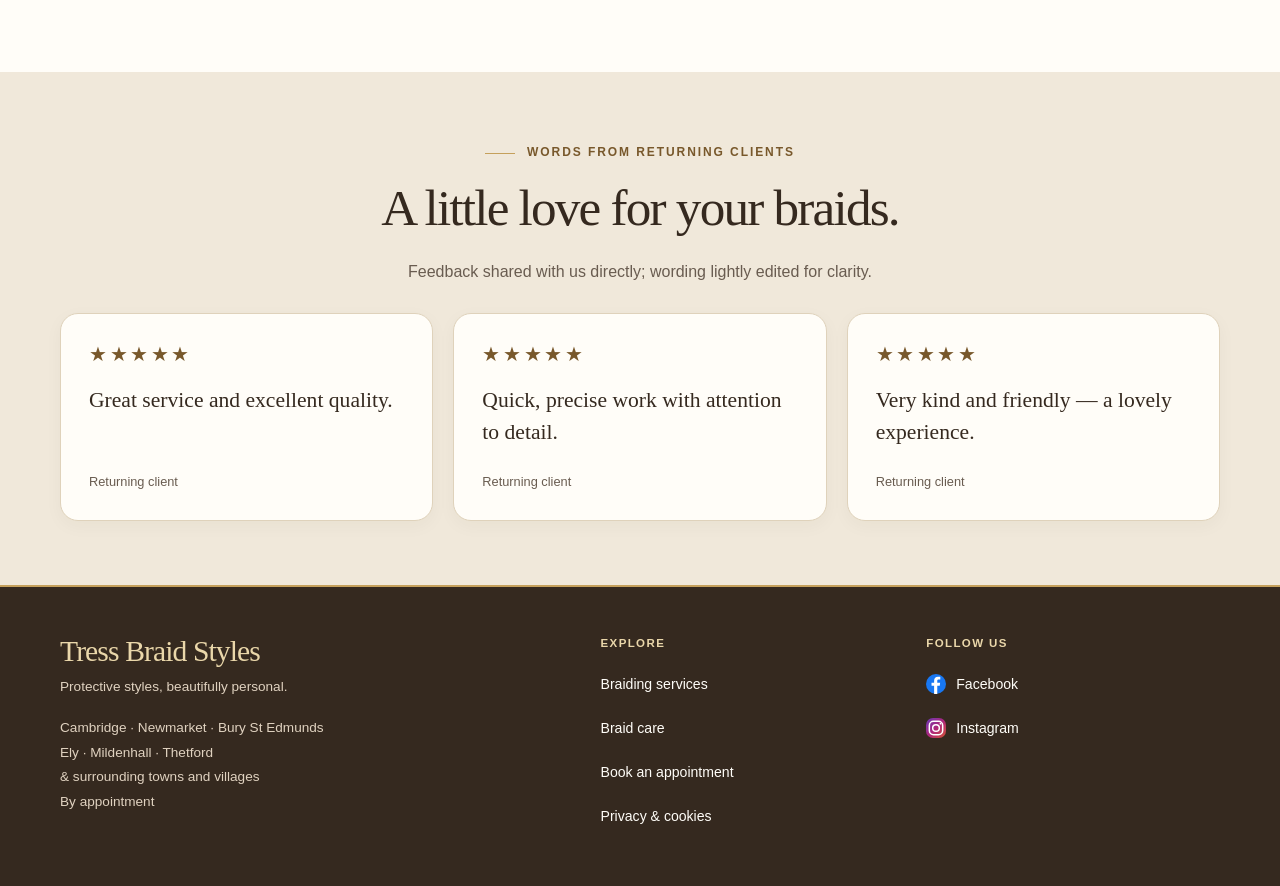
==== commit c9d8a42e: "Add owner-confirmed returning-client feedback Add three anonymous feedback cards before the footer, " ====
--- a/index.html
+++ b/index.html
@@ -479,6 +479,23 @@
 @media(max-width:600px) {
   .area-page-links a { font-size:clamp(.75rem,3.2vw,.875rem); letter-spacing:-.01em; }
 }
+
+/* Feedback shared directly by returning clients. */
+.client-reviews { padding-block:clamp(48px,5vw,64px); background:var(--beige); }
+.client-reviews .section-head { margin-bottom:28px; }
+.client-reviews .section-head p { margin-bottom:0; }
+.review-grid { display:grid; grid-template-columns:repeat(3,minmax(0,1fr)); gap:20px; }
+.review-card { display:flex; flex-direction:column; min-width:0; margin:0; padding:28px; border:1px solid var(--line); border-radius:18px; background:var(--paper); box-shadow:0 5px 18px rgba(53,41,31,.04); }
+.review-stars { margin-bottom:18px; color:var(--gold-text); font-size:1.25rem; line-height:1.2; letter-spacing:.13em; }
+.review-card blockquote { flex:1; margin:0 0 22px; }
+.review-card blockquote p { margin:0; font:400 1.35rem/1.5 Georgia,'Times New Roman',serif; }
+.review-card figcaption { color:var(--muted); font-size:.8rem; }
+@media(max-width:800px) {
+  .client-reviews { padding-block:36px; }
+  .review-grid { grid-template-columns:1fr; gap:14px; }
+  .review-card { padding:24px; }
+  .client-reviews .section-head { margin-bottom:24px; }
+}
 </style>
 
 <title>Hair Braiding in Cambridge &amp; Newmarket | Tress Braid Styles</title>
@@ -676,6 +693,7 @@
       <details><summary>How long should I keep my braids in?</summary><p>The right wear time depends on your style, hair and scalp. Plan to remove braids within six weeks, or sooner if they pull or cause discomfort. <a href="/braid-care#how-long">Read our guide to braid wear time</a>.</p></details>
       <details><summary>Can I wash my hair while it is braided?</summary><p>Yes. Keep your scalp and natural hair clean with gentle washing, thorough rinsing and careful drying. The right routine depends on your scalp and the products you use. <a href="/braid-care#washing">See our washing and drying tips</a>.</p></details>
       <details><summary>How should I protect my braids at night?</summary><p>Gather them loosely and use a comfortable satin or silk bonnet, scarf or pillowcase. Avoid pulling your hairline with a tight tie or covering. <a href="/braid-care#sleeping">Read our bedtime care tips</a>.</p></details></div><p class="faq-care-link">A little care between appointments. <a href="/braid-care">Read the full braid care guide</a></p></div></section>
+<section id="reviews" class="section client-reviews" aria-labelledby="reviews-title"><div class="wrap"><div class="section-head"><div class="eyebrow">Words from returning clients</div><h2 id="reviews-title">A little love for your braids.</h2><p>Feedback shared with us directly; wording lightly edited for clarity.</p></div><div class="review-grid"><figure class="review-card"><div class="review-stars" role="img" aria-label="5 out of 5 stars"><span aria-hidden="true">★★★★★</span></div><blockquote><p>Great service and excellent quality.</p></blockquote><figcaption>Returning client</figcaption></figure><figure class="review-card"><div class="review-stars" role="img" aria-label="5 out of 5 stars"><span aria-hidden="true">★★★★★</span></div><blockquote><p>Quick, precise work with attention to detail.</p></blockquote><figcaption>Returning client</figcaption></figure><figure class="review-card"><div class="review-stars" role="img" aria-label="5 out of 5 stars"><span aria-hidden="true">★★★★★</span></div><blockquote><p>Very kind and friendly — a lovely experience.</p></blockquote><figcaption>Returning client</figcaption></figure></div></div></section>
 </main>
   <footer class="footer"><div class="footer-grid wrap"><div><div class="footer-brand">Tress Braid Styles</div><p>Protective styles, beautifully personal.</p><p class="footer-location">Cambridge · Newmarket · Bury St Edmunds<br>Ely · Mildenhall · Thetford<br>&amp; surrounding towns and villages<br>By appointment</p></div><div class="footer-sections"><div class="footer-group"><h2>Explore</h2><div class="footer-group-links"><a href="/#braid-services">Braiding services</a><a href="/braid-care">Braid care</a><a href="#booking">Book an appointment</a><a href="/privacy">Privacy &amp; cookies</a></div></div><div class="footer-group"><h2>Follow us</h2><div class="footer-group-links"><a href="https://www.facebook.com/tressbraidstyles" target="_blank" rel="noopener noreferrer"><span class="facebook-mark" aria-hidden="true"><svg viewBox="0 0 24 24" fill="none"><circle cx="12" cy="12" r="12" fill="#1877f2"/><path d="M13.5 24V14h3l.45-3.5H13.5V8.3c0-1 .3-1.7 1.75-1.7h1.9V3.5c-.33-.05-1.46-.14-2.78-.14-2.75 0-4.63 1.68-4.63 4.76v2.38H6.65V14h3.09v10h3.76Z" fill="#fff"/></svg></span><span>Facebook</span></a><a href="https://www.instagram.com/tress_braidstyles/" target="_blank" rel="noopener noreferrer"><span class="instagram-mark" aria-hidden="true"><svg viewBox="0 0 24 24" fill="none"><rect x="4" y="4" width="16" height="16" rx="5"/><circle cx="12" cy="12" r="4"/><circle cx="17.3" cy="6.8" r="1" fill="currentColor" stroke="none"/></svg></span><span>Instagram</span></a></div></div></div></footer>
 <script>
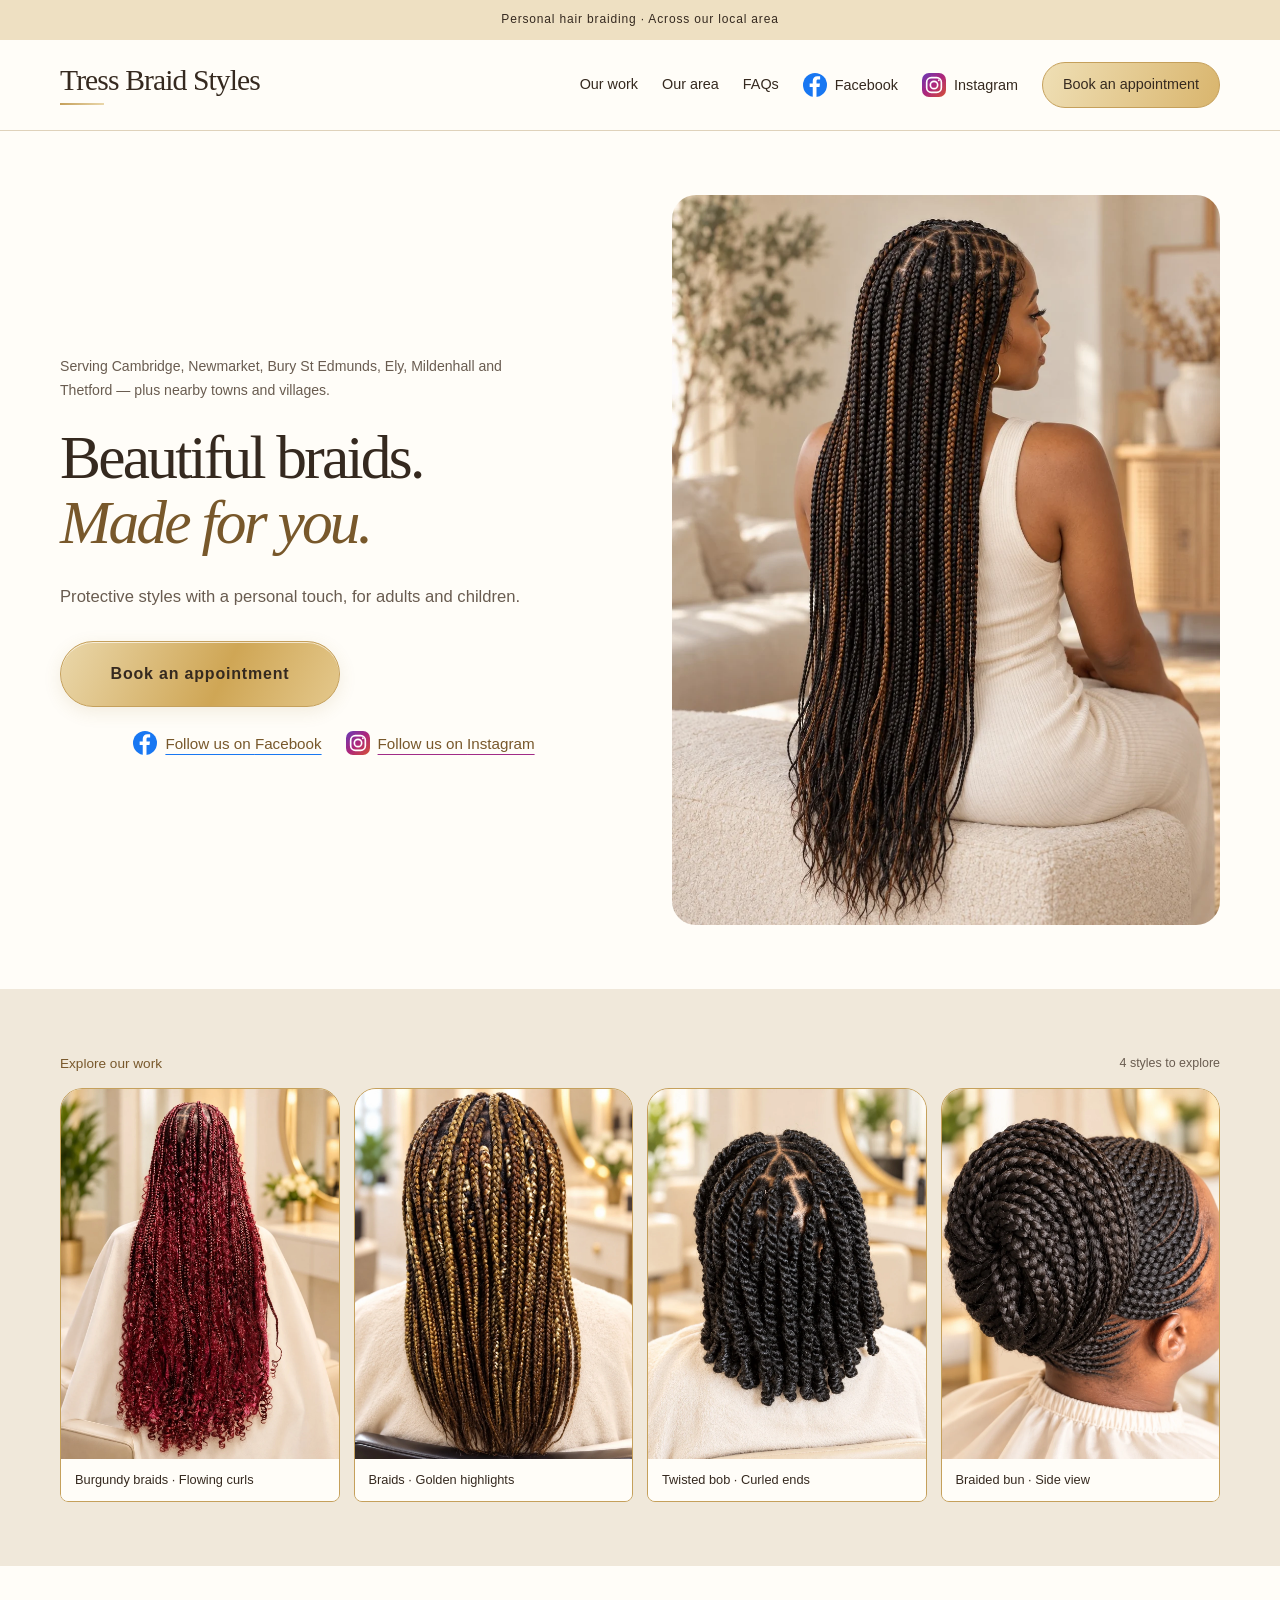
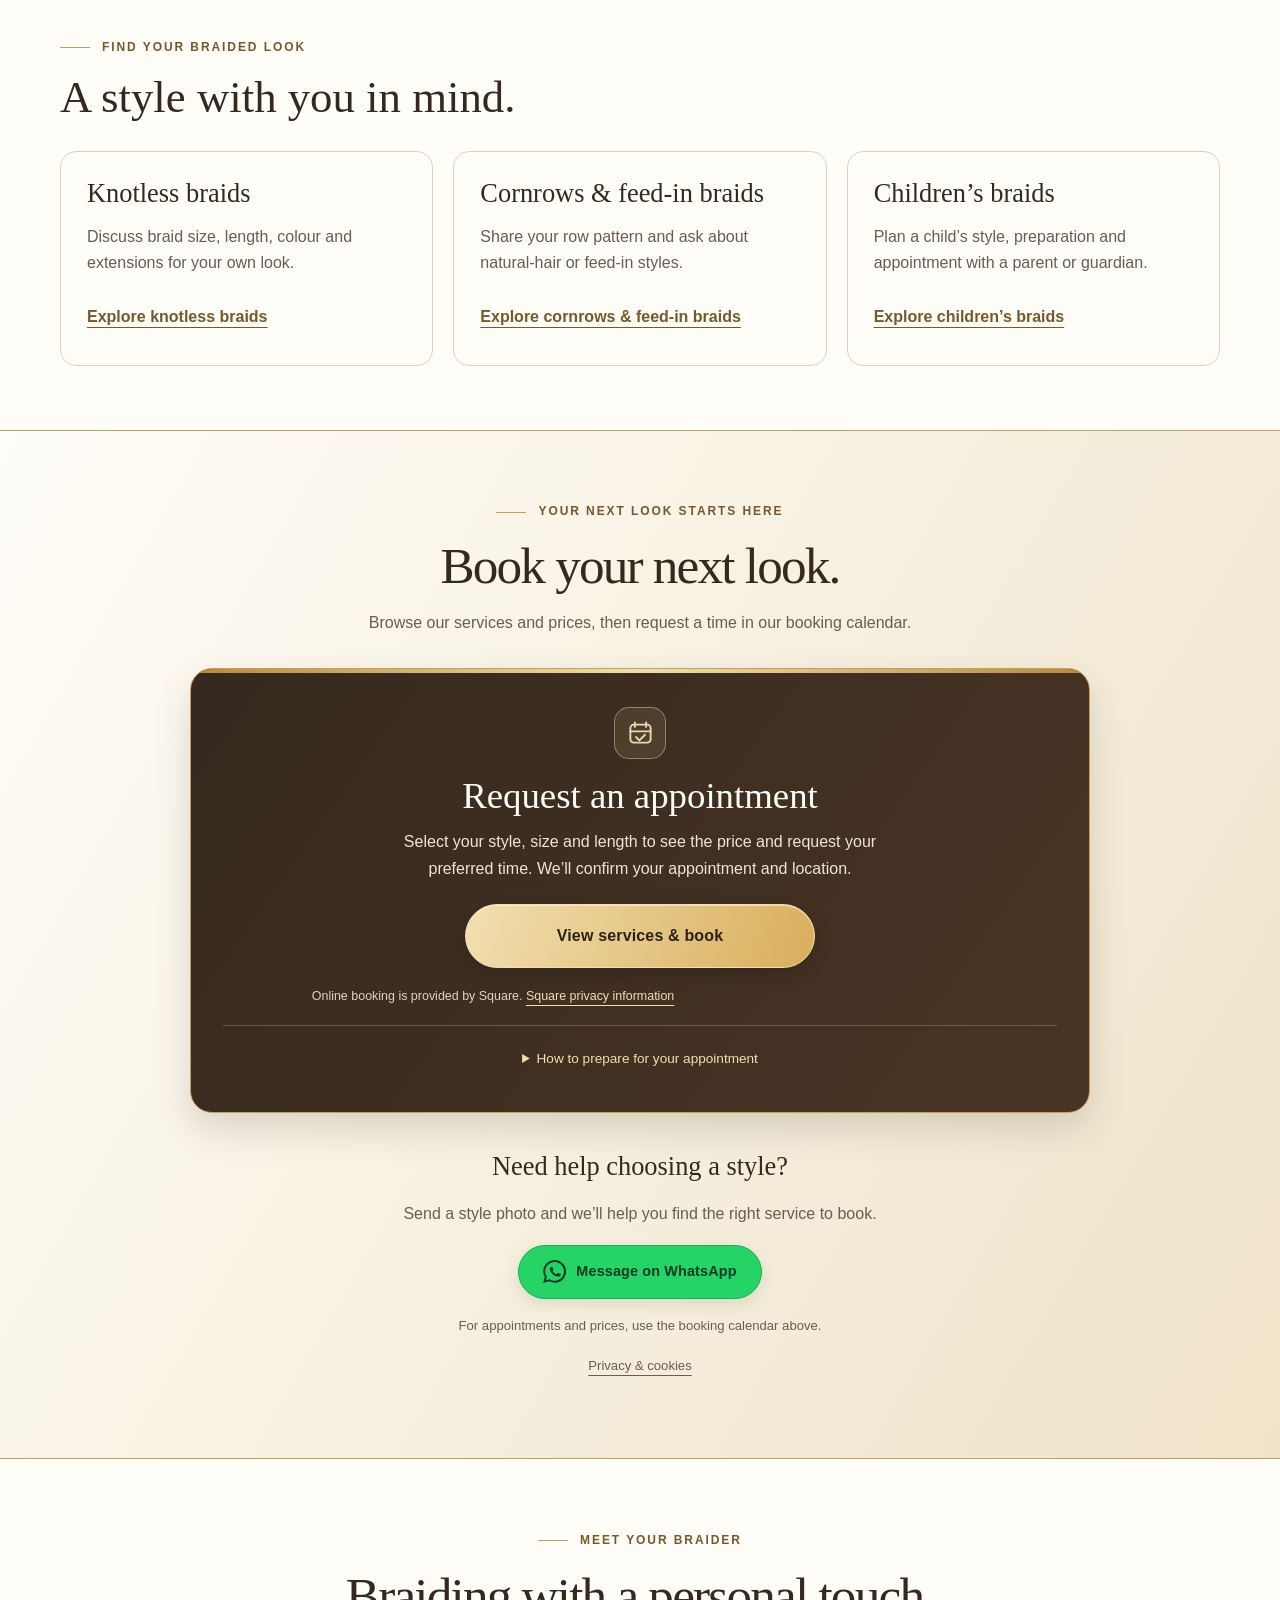
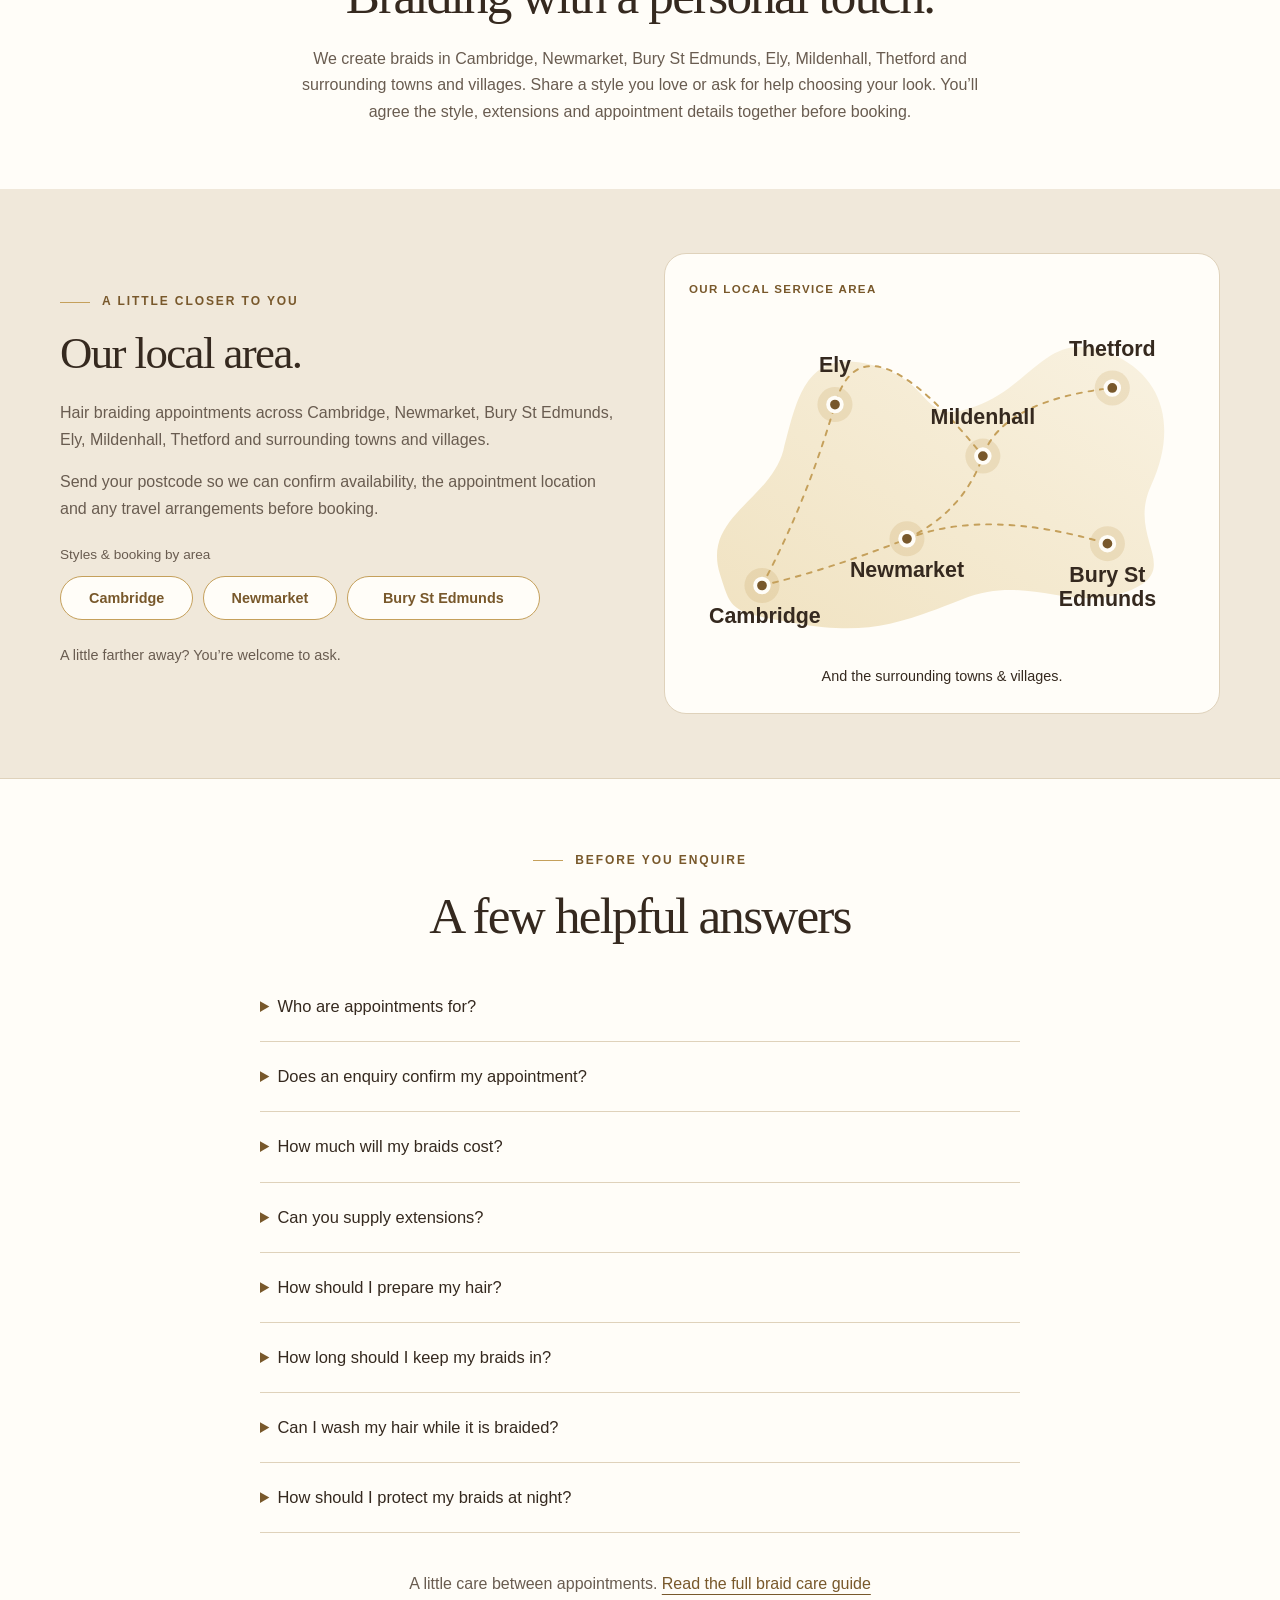
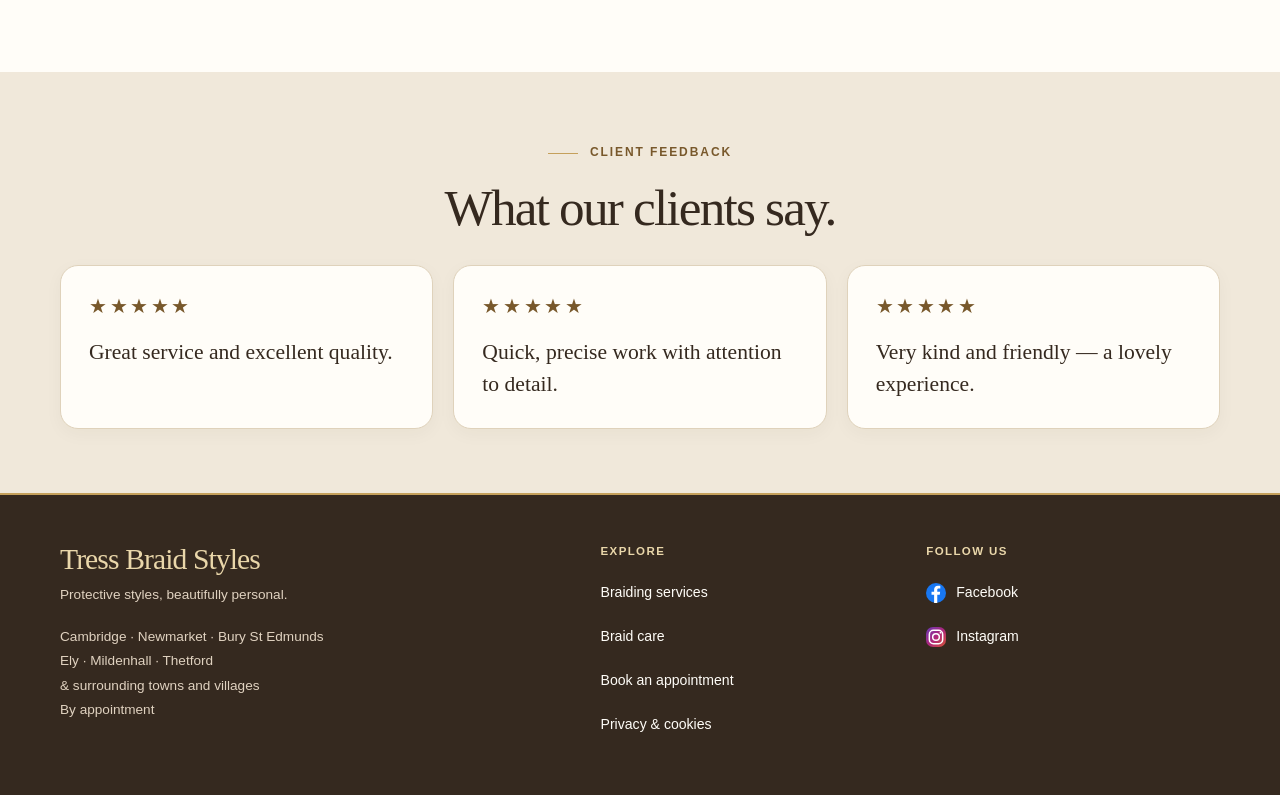
==== commit b1338755: "Simplify client feedback heading and captions Remove the explanatory sentence and repeated Returning" ====
--- a/index.html
+++ b/index.html
@@ -487,9 +487,8 @@
 .review-grid { display:grid; grid-template-columns:repeat(3,minmax(0,1fr)); gap:20px; }
 .review-card { display:flex; flex-direction:column; min-width:0; margin:0; padding:28px; border:1px solid var(--line); border-radius:18px; background:var(--paper); box-shadow:0 5px 18px rgba(53,41,31,.04); }
 .review-stars { margin-bottom:18px; color:var(--gold-text); font-size:1.25rem; line-height:1.2; letter-spacing:.13em; }
-.review-card blockquote { flex:1; margin:0 0 22px; }
+.review-card blockquote { flex:1; margin:0; }
 .review-card blockquote p { margin:0; font:400 1.35rem/1.5 Georgia,'Times New Roman',serif; }
-.review-card figcaption { color:var(--muted); font-size:.8rem; }
 @media(max-width:800px) {
   .client-reviews { padding-block:36px; }
   .review-grid { grid-template-columns:1fr; gap:14px; }
@@ -693,7 +692,7 @@
       <details><summary>How long should I keep my braids in?</summary><p>The right wear time depends on your style, hair and scalp. Plan to remove braids within six weeks, or sooner if they pull or cause discomfort. <a href="/braid-care#how-long">Read our guide to braid wear time</a>.</p></details>
       <details><summary>Can I wash my hair while it is braided?</summary><p>Yes. Keep your scalp and natural hair clean with gentle washing, thorough rinsing and careful drying. The right routine depends on your scalp and the products you use. <a href="/braid-care#washing">See our washing and drying tips</a>.</p></details>
       <details><summary>How should I protect my braids at night?</summary><p>Gather them loosely and use a comfortable satin or silk bonnet, scarf or pillowcase. Avoid pulling your hairline with a tight tie or covering. <a href="/braid-care#sleeping">Read our bedtime care tips</a>.</p></details></div><p class="faq-care-link">A little care between appointments. <a href="/braid-care">Read the full braid care guide</a></p></div></section>
-<section id="reviews" class="section client-reviews" aria-labelledby="reviews-title"><div class="wrap"><div class="section-head"><div class="eyebrow">Words from returning clients</div><h2 id="reviews-title">A little love for your braids.</h2><p>Feedback shared with us directly; wording lightly edited for clarity.</p></div><div class="review-grid"><figure class="review-card"><div class="review-stars" role="img" aria-label="5 out of 5 stars"><span aria-hidden="true">★★★★★</span></div><blockquote><p>Great service and excellent quality.</p></blockquote><figcaption>Returning client</figcaption></figure><figure class="review-card"><div class="review-stars" role="img" aria-label="5 out of 5 stars"><span aria-hidden="true">★★★★★</span></div><blockquote><p>Quick, precise work with attention to detail.</p></blockquote><figcaption>Returning client</figcaption></figure><figure class="review-card"><div class="review-stars" role="img" aria-label="5 out of 5 stars"><span aria-hidden="true">★★★★★</span></div><blockquote><p>Very kind and friendly — a lovely experience.</p></blockquote><figcaption>Returning client</figcaption></figure></div></div></section>
+<section id="reviews" class="section client-reviews" aria-labelledby="reviews-title"><div class="wrap"><div class="section-head"><div class="eyebrow">Client feedback</div><h2 id="reviews-title">What our clients say.</h2></div><div class="review-grid"><figure class="review-card"><div class="review-stars" role="img" aria-label="5 out of 5 stars"><span aria-hidden="true">★★★★★</span></div><blockquote><p>Great service and excellent quality.</p></blockquote></figure><figure class="review-card"><div class="review-stars" role="img" aria-label="5 out of 5 stars"><span aria-hidden="true">★★★★★</span></div><blockquote><p>Quick, precise work with attention to detail.</p></blockquote></figure><figure class="review-card"><div class="review-stars" role="img" aria-label="5 out of 5 stars"><span aria-hidden="true">★★★★★</span></div><blockquote><p>Very kind and friendly — a lovely experience.</p></blockquote></figure></div></div></section>
 </main>
   <footer class="footer"><div class="footer-grid wrap"><div><div class="footer-brand">Tress Braid Styles</div><p>Protective styles, beautifully personal.</p><p class="footer-location">Cambridge · Newmarket · Bury St Edmunds<br>Ely · Mildenhall · Thetford<br>&amp; surrounding towns and villages<br>By appointment</p></div><div class="footer-sections"><div class="footer-group"><h2>Explore</h2><div class="footer-group-links"><a href="/#braid-services">Braiding services</a><a href="/braid-care">Braid care</a><a href="#booking">Book an appointment</a><a href="/privacy">Privacy &amp; cookies</a></div></div><div class="footer-group"><h2>Follow us</h2><div class="footer-group-links"><a href="https://www.facebook.com/tressbraidstyles" target="_blank" rel="noopener noreferrer"><span class="facebook-mark" aria-hidden="true"><svg viewBox="0 0 24 24" fill="none"><circle cx="12" cy="12" r="12" fill="#1877f2"/><path d="M13.5 24V14h3l.45-3.5H13.5V8.3c0-1 .3-1.7 1.75-1.7h1.9V3.5c-.33-.05-1.46-.14-2.78-.14-2.75 0-4.63 1.68-4.63 4.76v2.38H6.65V14h3.09v10h3.76Z" fill="#fff"/></svg></span><span>Facebook</span></a><a href="https://www.instagram.com/tress_braidstyles/" target="_blank" rel="noopener noreferrer"><span class="instagram-mark" aria-hidden="true"><svg viewBox="0 0 24 24" fill="none"><rect x="4" y="4" width="16" height="16" rx="5"/><circle cx="12" cy="12" r="4"/><circle cx="17.3" cy="6.8" r="1" fill="currentColor" stroke="none"/></svg></span><span>Instagram</span></a></div></div></div></footer>
 <script>
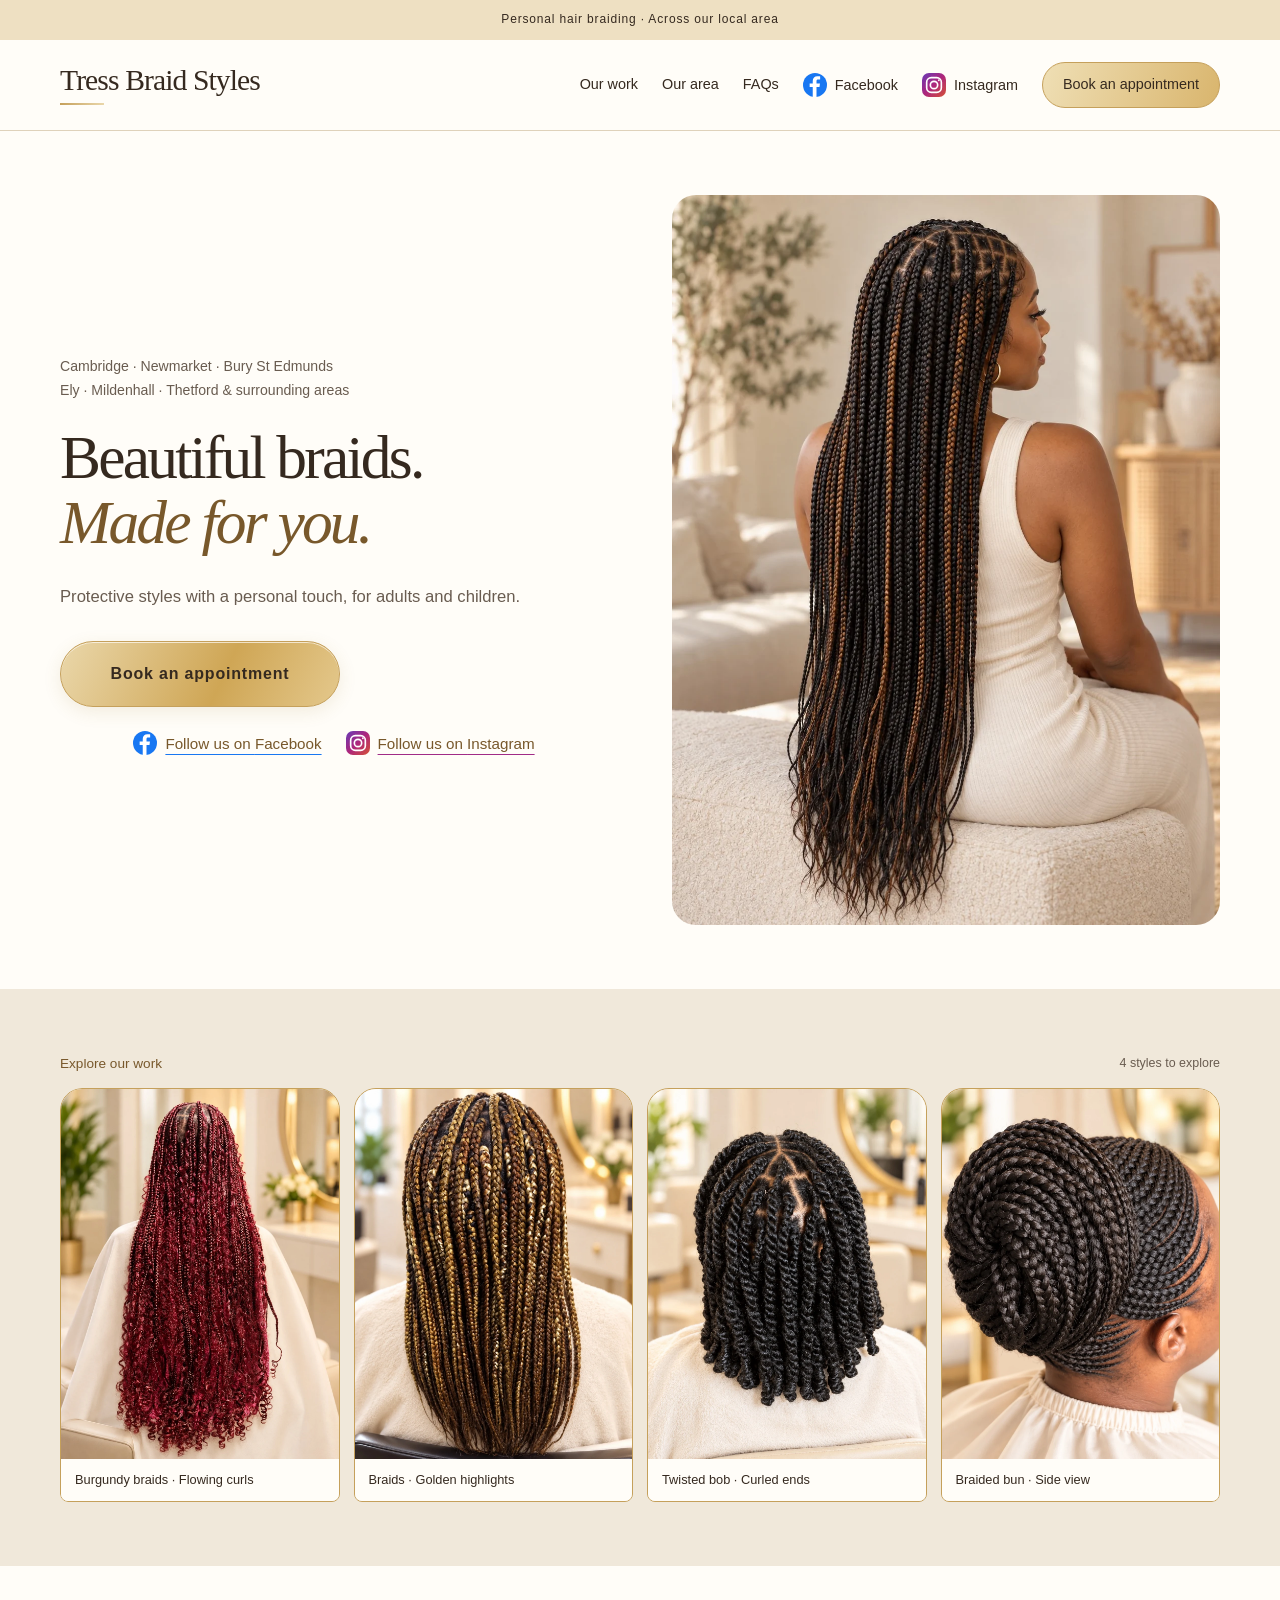
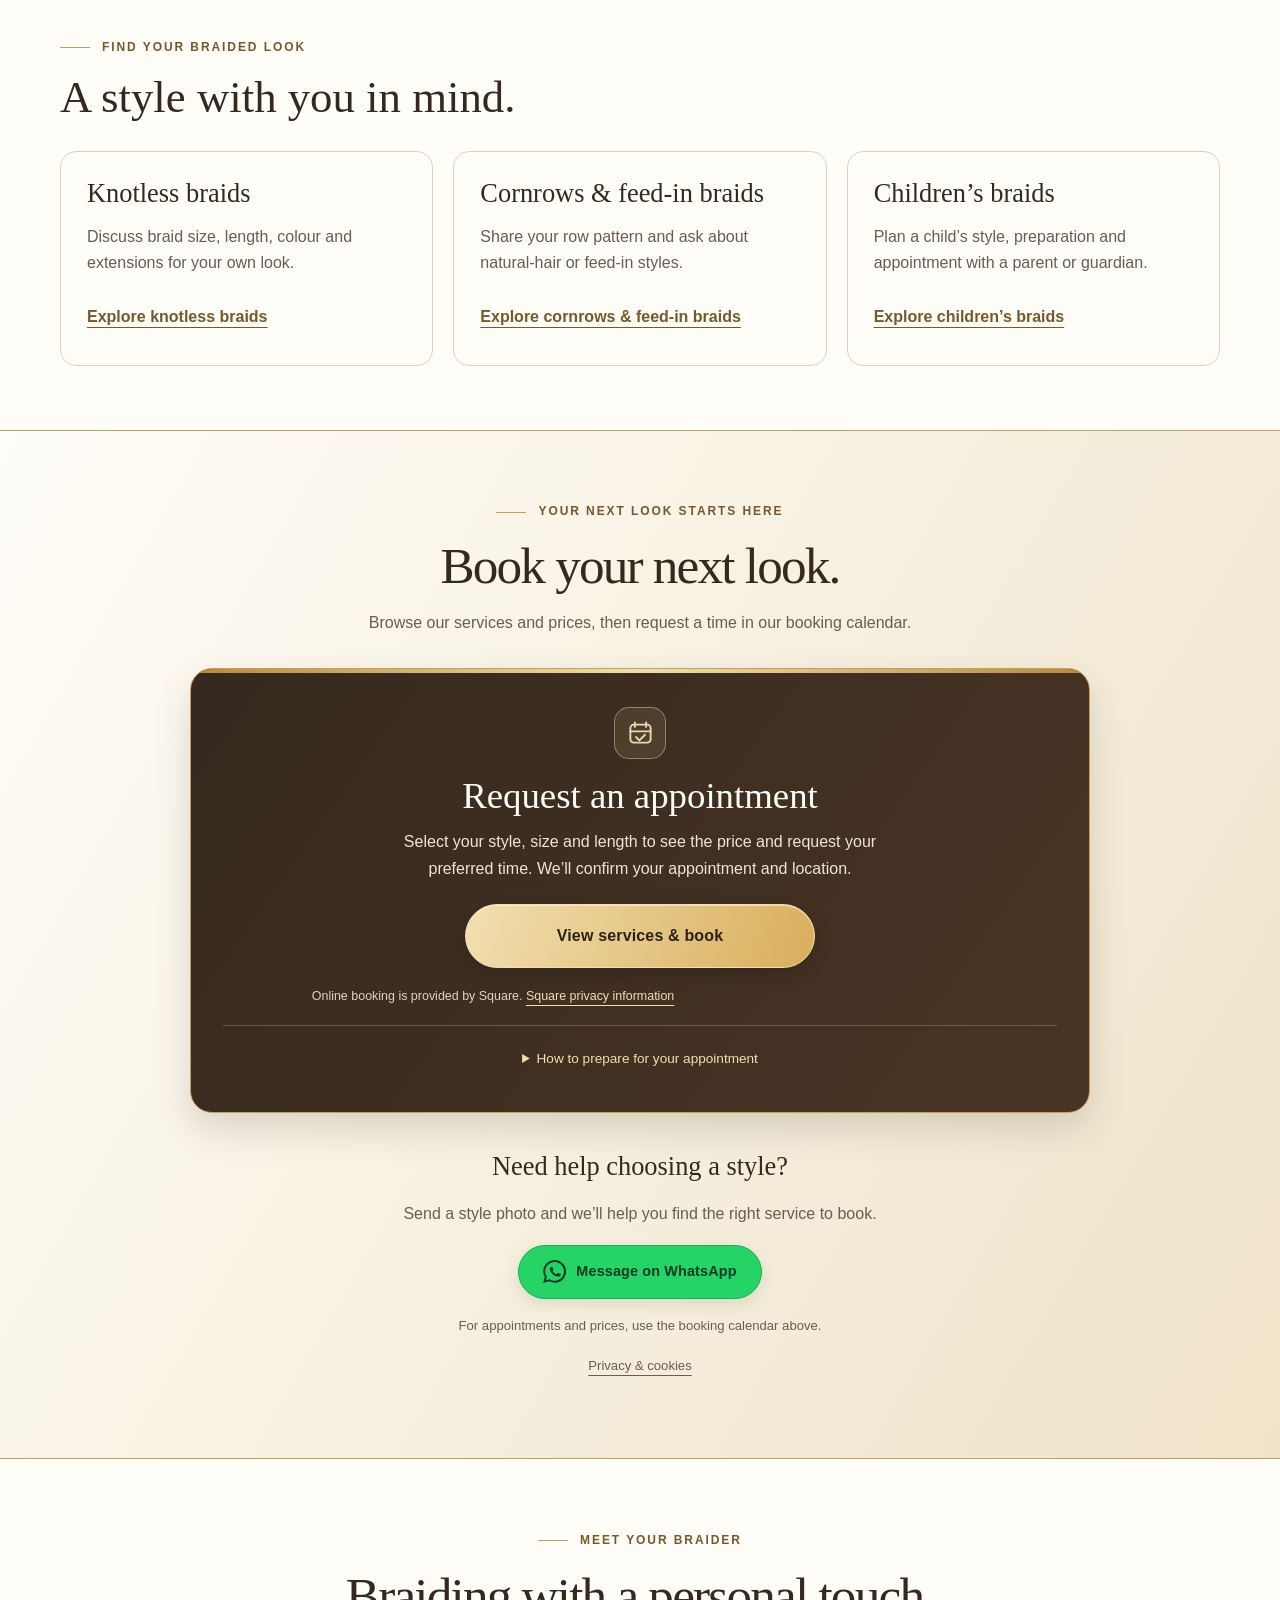
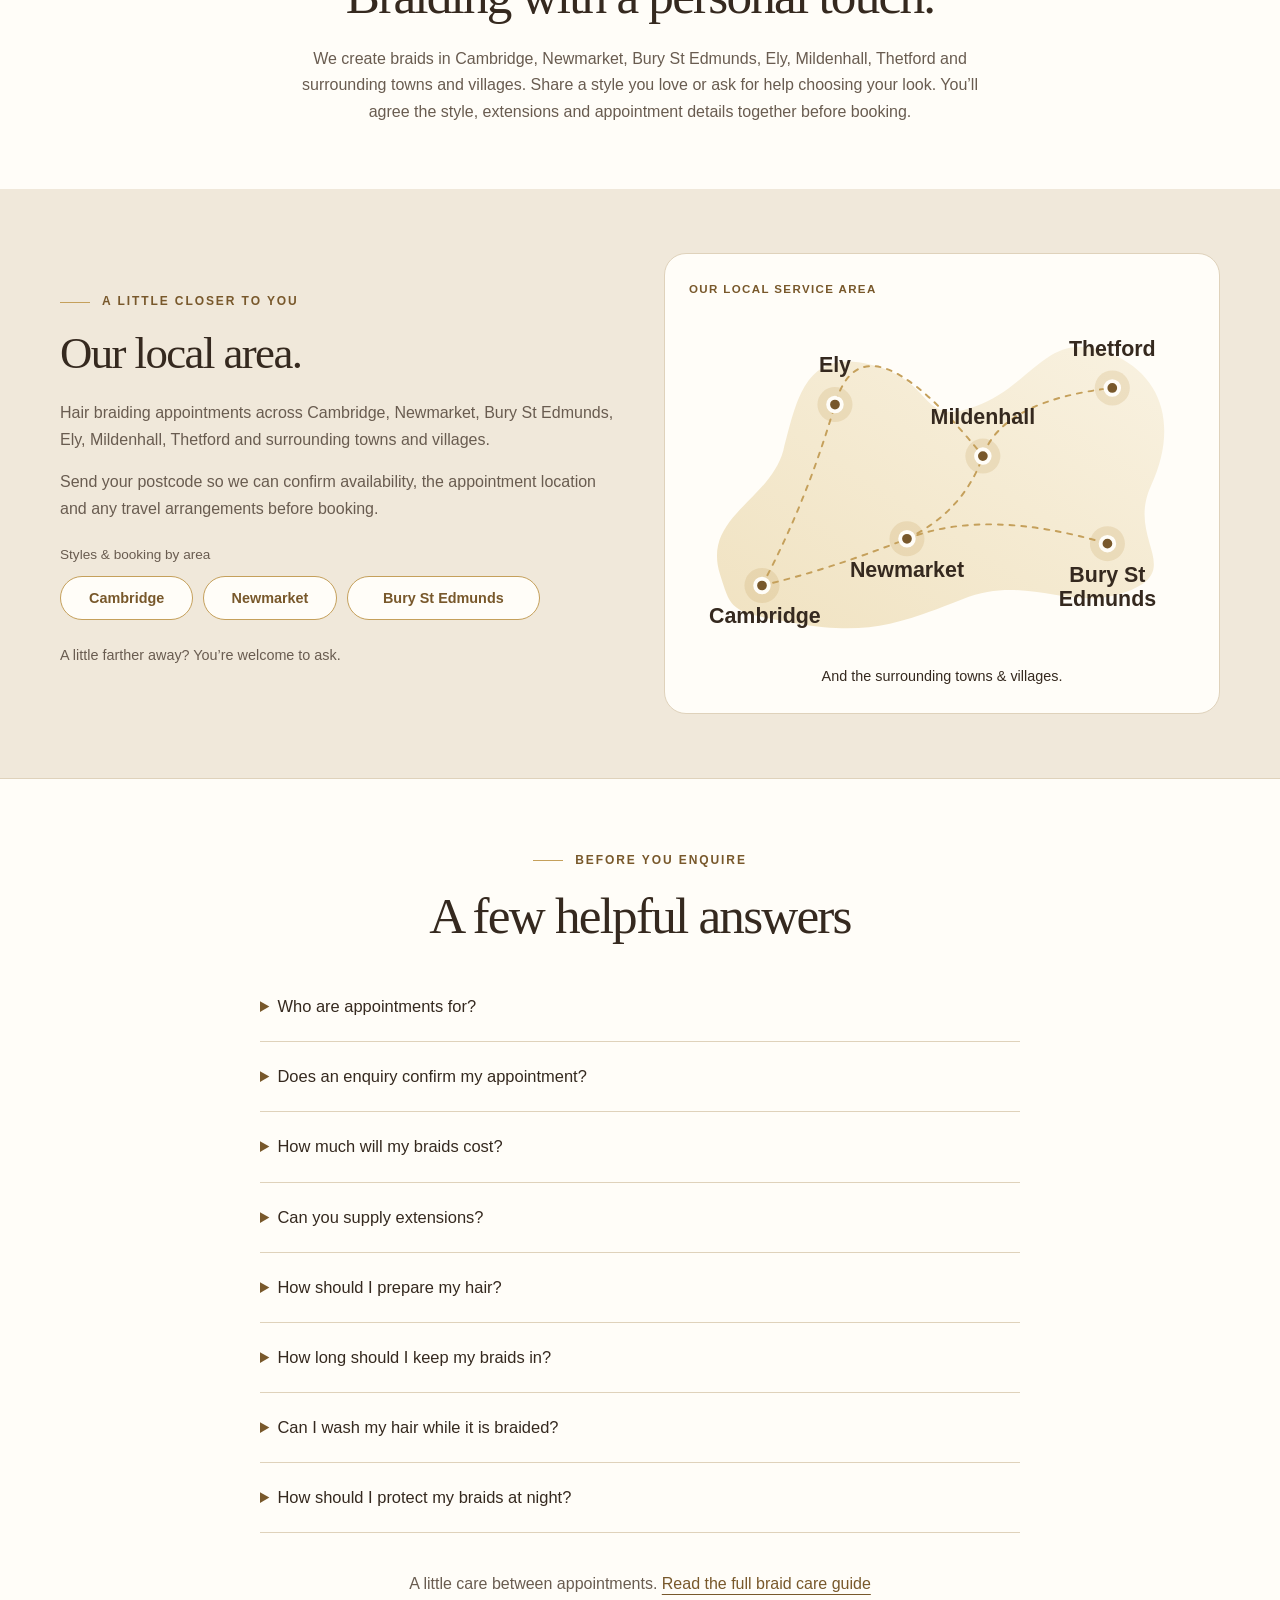
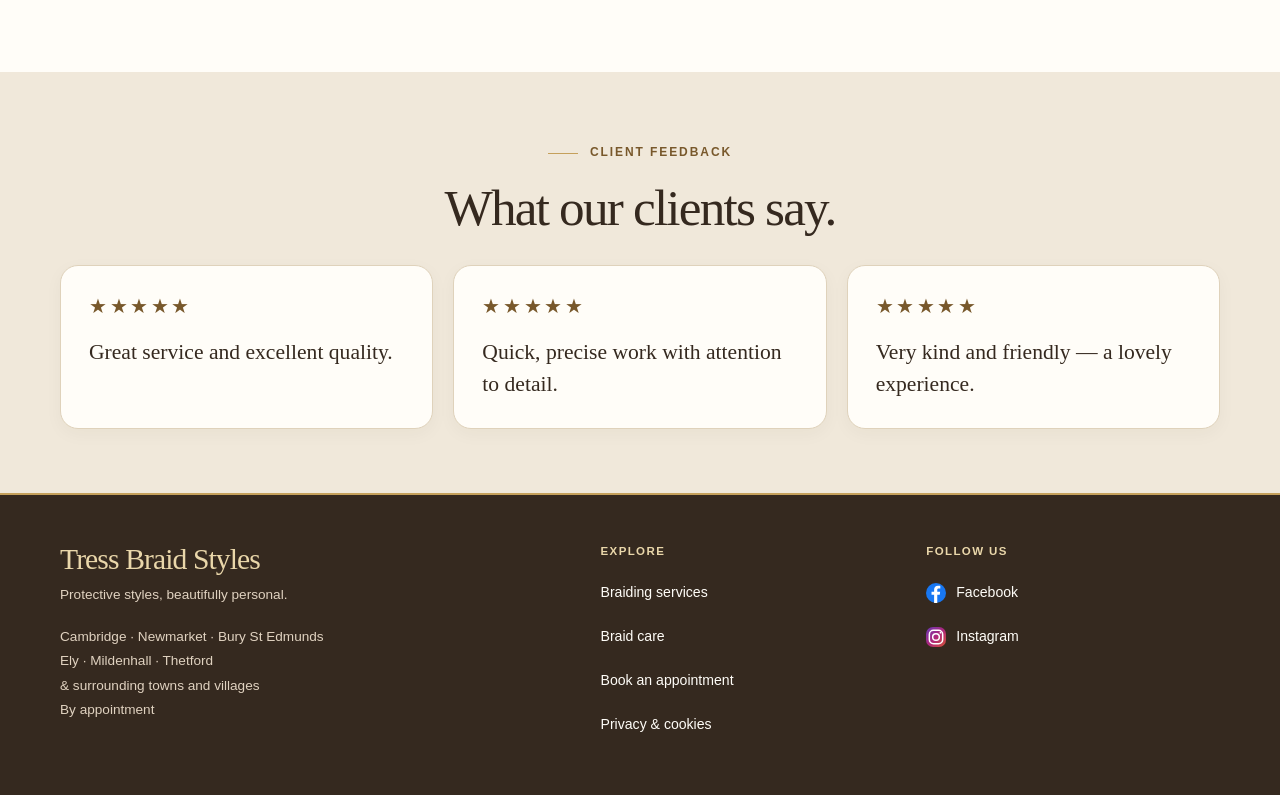
==== commit 01e4e63f: "Balance hero service coverage into two lines Show Cambridge, Newmarket and Bury St Edmunds on the fi" ====
--- a/index.html
+++ b/index.html
@@ -430,8 +430,8 @@
 
 /* A quiet location sentence above the main heading. */
 .hero-location-line { max-width:470px; margin:0; color:var(--muted); font-size:.88rem; font-weight:400; line-height:1.7; }
-.hero-location-line > span { white-space:nowrap; }
-@media(max-width:600px) { .hero-location-line { max-width:340px; font-size:.85rem; } }
+.hero-location-line > span { display:block; white-space:normal; }
+@media(max-width:600px) { .hero-location-line { max-width:none; font-size:clamp(.75rem,3.4vw,.85rem); } }
 
 /* Preparation stays with booking, without another full-width section. */
 #square-booking .booking-preparation { margin-top:18px; padding-top:12px; border-top:1px solid rgba(234,215,170,.25); }
@@ -491,8 +491,10 @@
 .review-card blockquote p { margin:0; font:400 1.35rem/1.5 Georgia,'Times New Roman',serif; }
 @media(max-width:800px) {
   .client-reviews { padding-block:36px; }
-  .review-grid { grid-template-columns:1fr; gap:14px; }
-  .review-card { padding:24px; }
+  .review-grid { grid-template-columns:repeat(3,minmax(0,1fr)); gap:6px; }
+  .review-card { padding:12px 8px; border-radius:12px; }
+  .review-stars { margin-bottom:8px; font-size:.75rem; letter-spacing:0; white-space:nowrap; }
+  .review-card blockquote p { font-size:clamp(.75rem,3.2vw,1rem); line-height:1.4; overflow-wrap:anywhere; }
   .client-reviews .section-head { margin-bottom:24px; }
 }
 </style>
@@ -639,7 +641,7 @@
   <header><nav class="nav wrap" aria-label="Main navigation"><a class="brand" href="#main" aria-label="Tress Braid Styles — home">Tress Braid Styles</a><button class="menu-toggle" type="button" aria-expanded="false" aria-controls="primary-navigation" hidden><svg class="menu-open-icon" viewBox="0 0 24 24" fill="none" stroke="currentColor" stroke-width="1.8" stroke-linecap="round" aria-hidden="true"><path d="M4 6h16M4 12h16M4 18h16"/></svg><svg class="menu-close-icon" viewBox="0 0 24 24" fill="none" stroke="currentColor" stroke-width="1.8" stroke-linecap="round" aria-hidden="true"><path d="m6 6 12 12M18 6 6 18"/></svg><span>Menu</span></button><div class="nav-links" id="primary-navigation"><a href="#portfolio">Our work</a><a href="#area">Our area</a><a href="#faq">FAQs</a><div class="nav-socials"><a class="facebook-nav" href="https://www.facebook.com/tressbraidstyles" target="_blank" rel="noopener noreferrer"><span class="facebook-mark" aria-hidden="true"><svg viewBox="0 0 24 24" fill="none"><circle cx="12" cy="12" r="12" fill="#1877f2"/><path d="M13.5 24V14h3l.45-3.5H13.5V8.3c0-1 .3-1.7 1.75-1.7h1.9V3.5c-.33-.05-1.46-.14-2.78-.14-2.75 0-4.63 1.68-4.63 4.76v2.38H6.65V14h3.09v10h3.76Z" fill="#fff"/></svg></span><span class="social-label-text">Facebook</span></a><a class="instagram-nav" href="https://www.instagram.com/tress_braidstyles/" target="_blank" rel="noopener noreferrer"><span class="instagram-mark" aria-hidden="true"><svg viewBox="0 0 24 24" fill="none"><rect x="4" y="4" width="16" height="16" rx="5"/><circle cx="12" cy="12" r="4"/><circle cx="17.3" cy="6.8" r="1" fill="currentColor" stroke="none"/></svg></span><span class="social-label-text">Instagram</span></a></div><a href="#booking">Book an appointment</a></div></nav></header>
   <main id="main" tabindex="-1">
 <section class="hero"><div class="hero-inner wrap">
-      <div class="hero-copy"><p class="hero-location-line">Serving <span>Cambridge,</span> <span>Newmarket,</span> <span>Bury St Edmunds,</span> <span>Ely,</span> <span>Mildenhall</span> and <span>Thetford</span> <span>— plus nearby towns and villages.</span></p><h1>Beautiful braids.<em>Made for you.</em></h1><p class="lead">Protective styles with a personal touch, for adults and children.</p><div class="hero-actions"><a class="button" href="#booking">Book an appointment</a><div class="hero-socials"><a class="secondary-link facebook-inline" href="https://www.facebook.com/tressbraidstyles" target="_blank" rel="noopener noreferrer"><span class="facebook-mark" aria-hidden="true"><svg viewBox="0 0 24 24" fill="none"><circle cx="12" cy="12" r="12" fill="#1877f2"/><path d="M13.5 24V14h3l.45-3.5H13.5V8.3c0-1 .3-1.7 1.75-1.7h1.9V3.5c-.33-.05-1.46-.14-2.78-.14-2.75 0-4.63 1.68-4.63 4.76v2.38H6.65V14h3.09v10h3.76Z" fill="#fff"/></svg></span> <span><span class="hero-social-prefix">Follow us on </span>Facebook</span></a><a class="secondary-link instagram-inline" href="https://www.instagram.com/tress_braidstyles/" target="_blank" rel="noopener noreferrer"><span class="instagram-mark" aria-hidden="true"><svg viewBox="0 0 24 24" fill="none"><rect x="4" y="4" width="16" height="16" rx="5"/><circle cx="12" cy="12" r="4"/><circle cx="17.3" cy="6.8" r="1" fill="currentColor" stroke="none"/></svg></span> <span><span class="hero-social-prefix">Follow us on </span>Instagram</span></a></div></div></div>
+      <div class="hero-copy"><p class="hero-location-line"><span>Cambridge · Newmarket · Bury St Edmunds</span><span>Ely · Mildenhall · Thetford &amp; surrounding areas</span></p><h1>Beautiful braids.<em>Made for you.</em></h1><p class="lead">Protective styles with a personal touch, for adults and children.</p><div class="hero-actions"><a class="button" href="#booking">Book an appointment</a><div class="hero-socials"><a class="secondary-link facebook-inline" href="https://www.facebook.com/tressbraidstyles" target="_blank" rel="noopener noreferrer"><span class="facebook-mark" aria-hidden="true"><svg viewBox="0 0 24 24" fill="none"><circle cx="12" cy="12" r="12" fill="#1877f2"/><path d="M13.5 24V14h3l.45-3.5H13.5V8.3c0-1 .3-1.7 1.75-1.7h1.9V3.5c-.33-.05-1.46-.14-2.78-.14-2.75 0-4.63 1.68-4.63 4.76v2.38H6.65V14h3.09v10h3.76Z" fill="#fff"/></svg></span> <span><span class="hero-social-prefix">Follow us on </span>Facebook</span></a><a class="secondary-link instagram-inline" href="https://www.instagram.com/tress_braidstyles/" target="_blank" rel="noopener noreferrer"><span class="instagram-mark" aria-hidden="true"><svg viewBox="0 0 24 24" fill="none"><rect x="4" y="4" width="16" height="16" rx="5"/><circle cx="12" cy="12" r="4"/><circle cx="17.3" cy="6.8" r="1" fill="currentColor" stroke="none"/></svg></span> <span><span class="hero-social-prefix">Follow us on </span>Instagram</span></a></div></div></div>
       <div class="hero-feature"><img src="hero-ai-braids.webp" width="1086" height="1448" alt="AI-generated style inspiration showing long dark braids with warm highlights" fetchpriority="high" decoding="async"></div>
     </div></section>
 <section class="work-gallery" aria-label="Explore our work"><div class="wrap">
